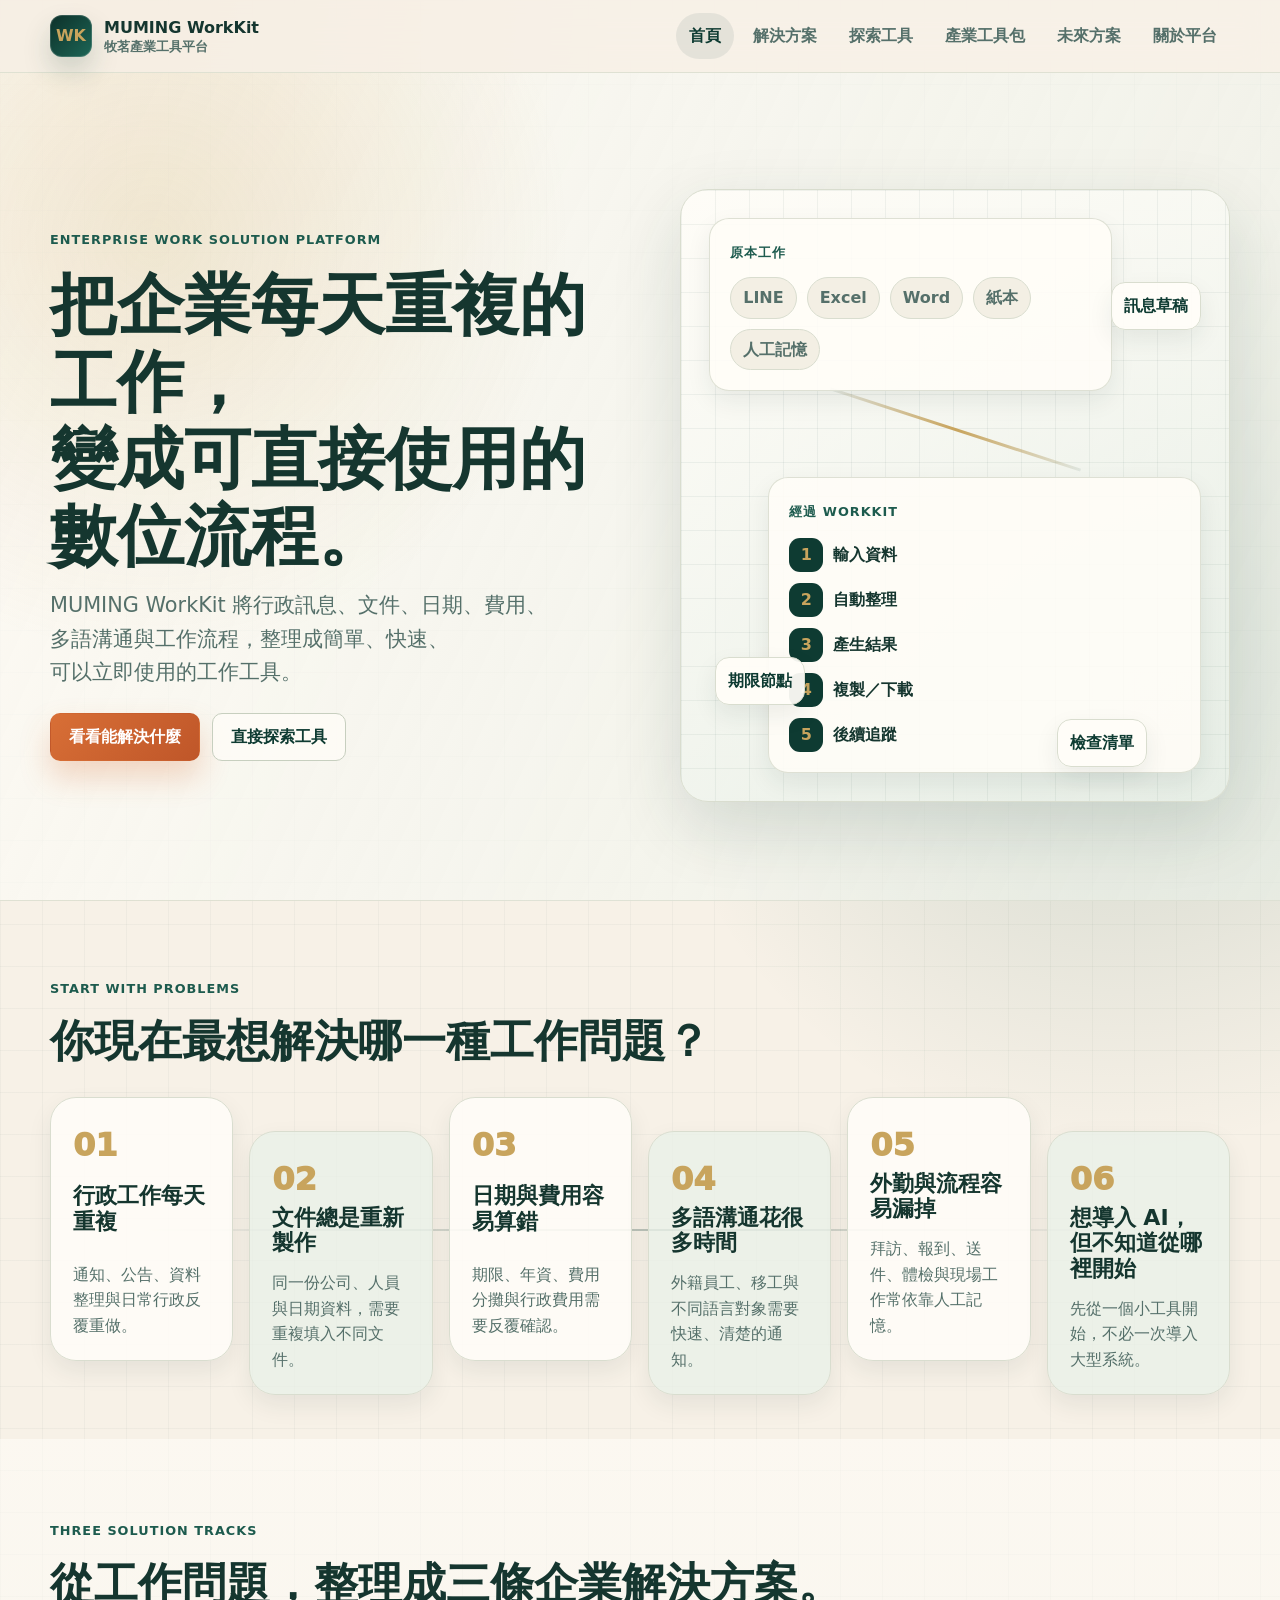
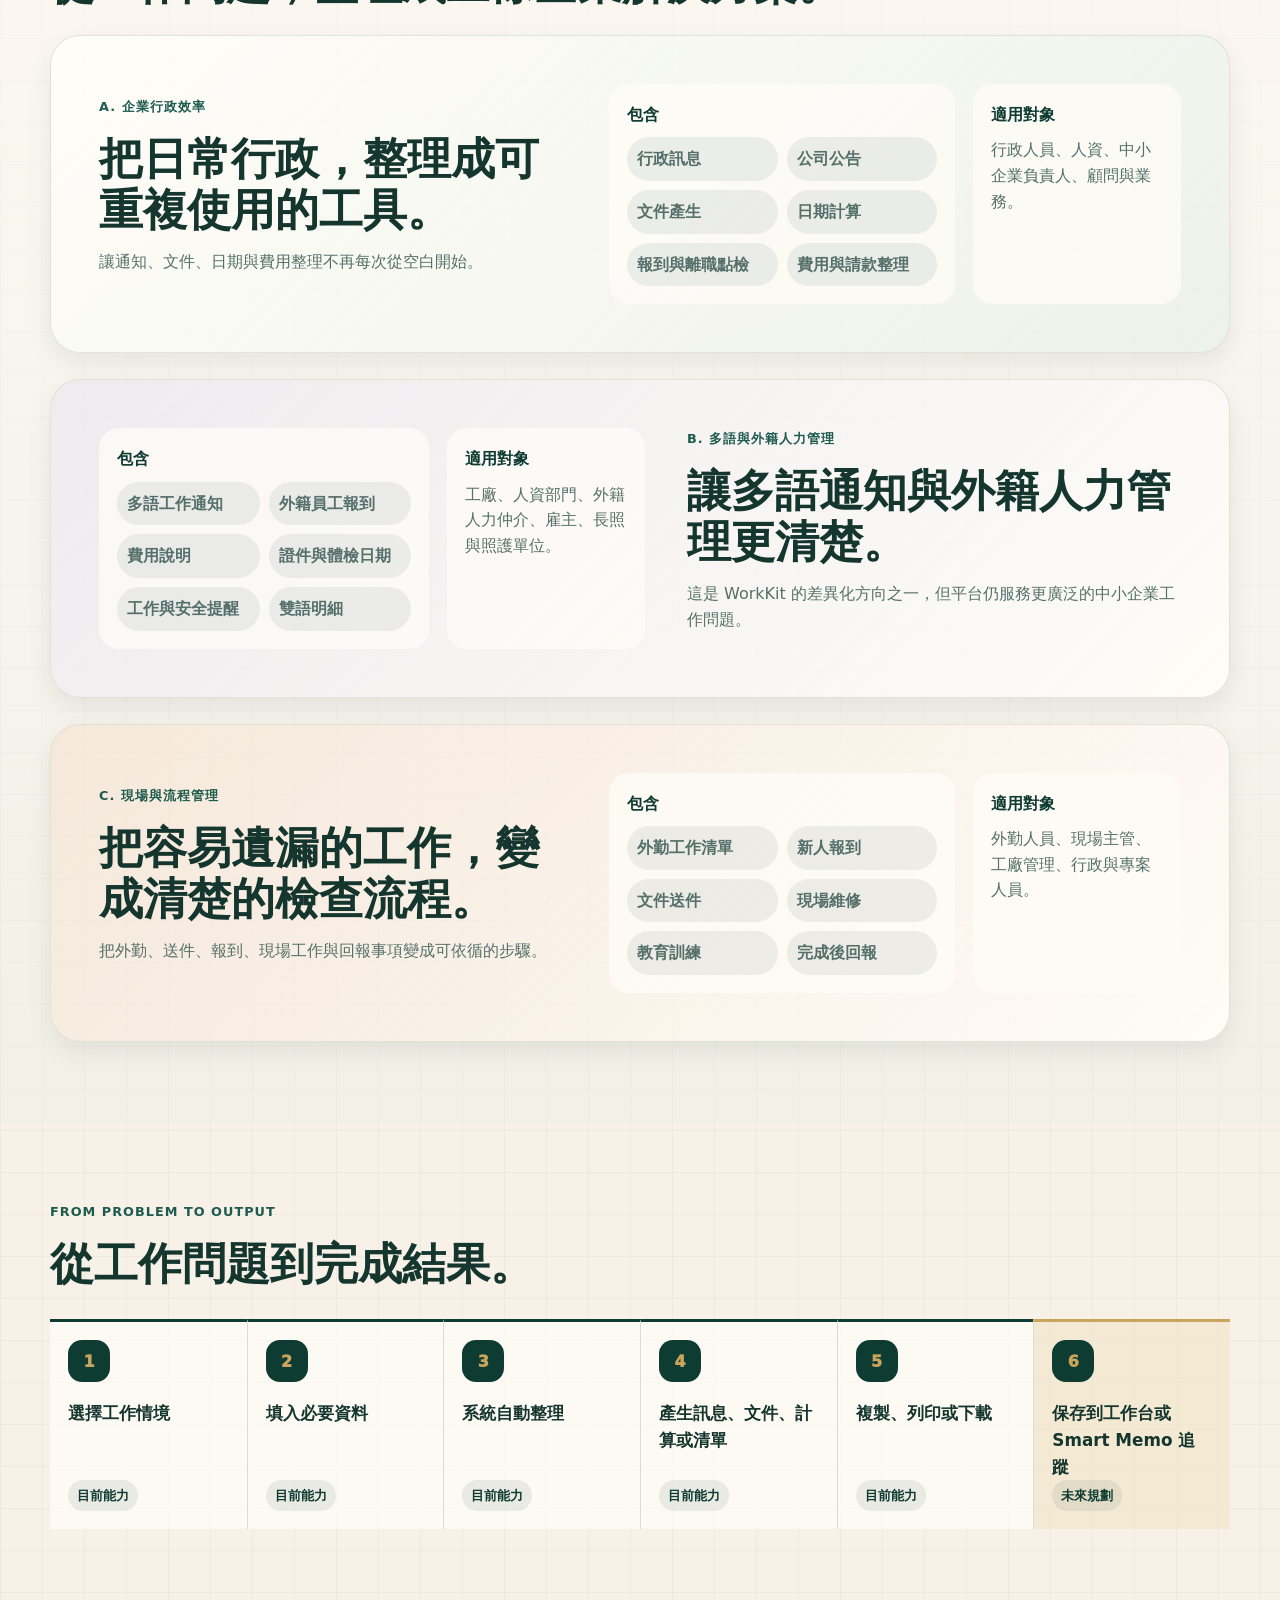
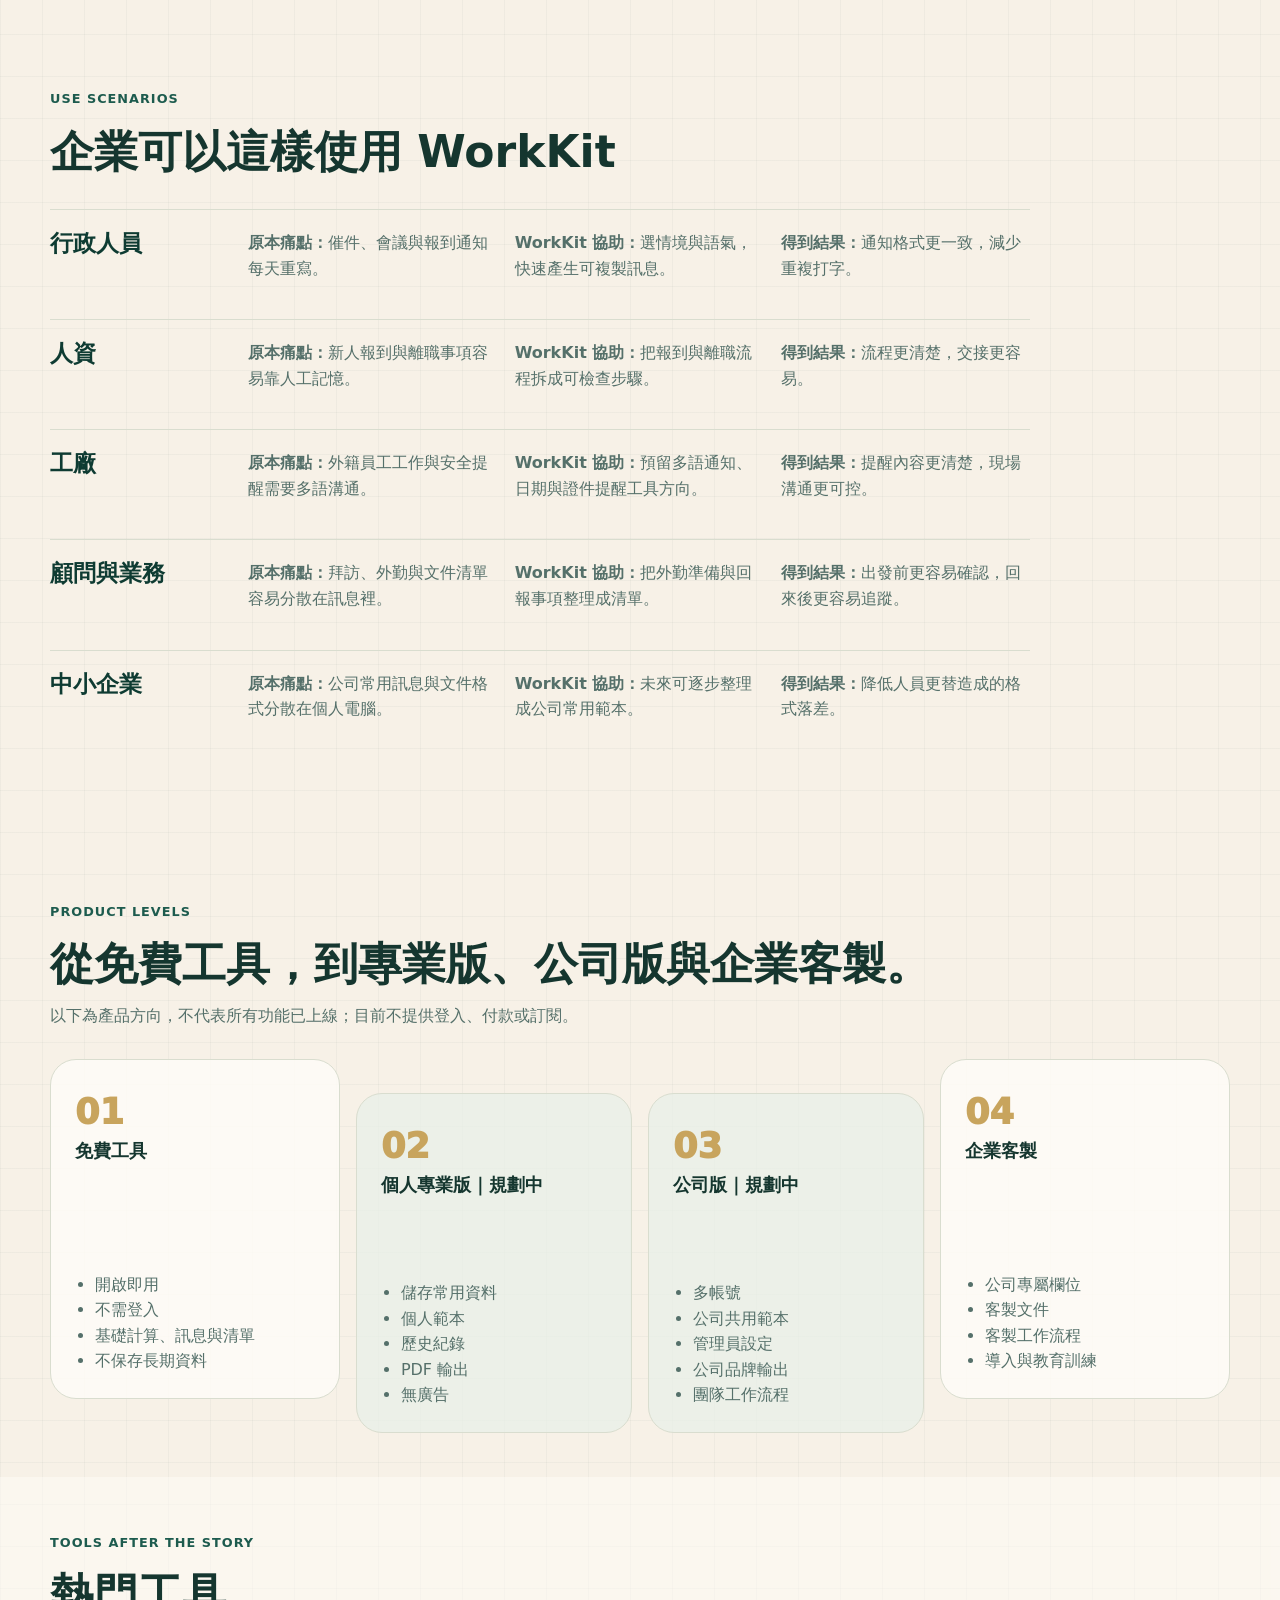
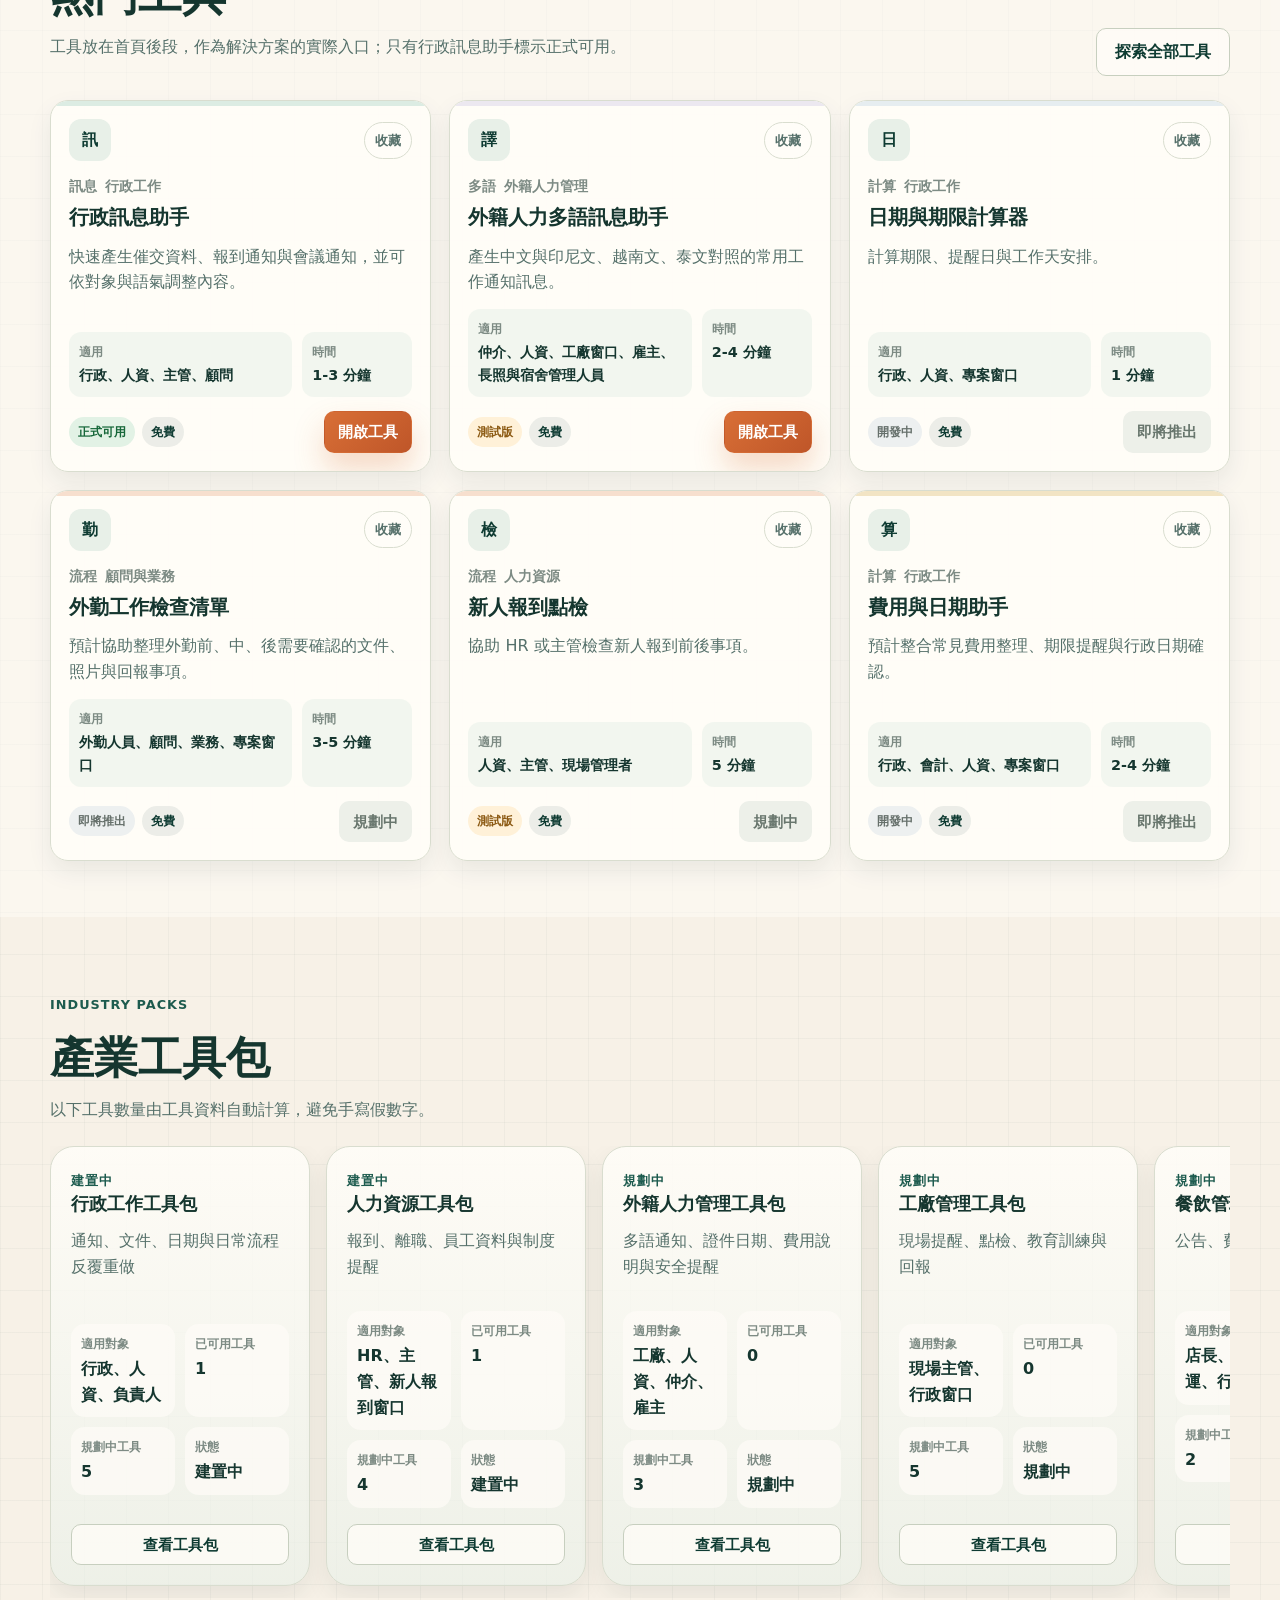
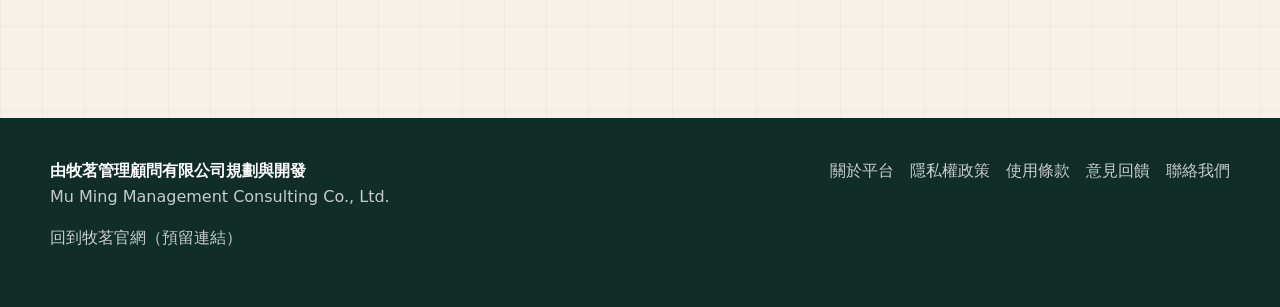
==== index.html @ 21162944 "建立 MUMING WorkKit 公開測試站" ====
﻿<!doctype html>
<html lang="zh-Hant">
<head>
  <meta charset="utf-8">
  <meta name="viewport" content="width=device-width, initial-scale=1">
  <title>MUMING WorkKit｜牧茗產業工具平台</title>
  <meta name="description" content="MUMING WorkKit 將行政訊息、文件、日期、費用、多語溝通與工作流程整理成企業可立即使用的數位工具。">
  <link rel="canonical" href="https://sally741117.github.io/muming-workkit/">
  <meta property="og:title" content="MUMING WorkKit｜牧茗產業工具平台">
  <meta property="og:description" content="把企業每天重複的工作，變成可直接使用的數位流程。">
  <meta property="og:type" content="website">
  <meta property="og:url" content="https://sally741117.github.io/muming-workkit/">
  <link rel="manifest" href="manifest.webmanifest">
  <link rel="stylesheet" href="assets/css/styles.css">
  <meta name="theme-color" content="#0e3b32">
  <link rel="icon" href="data:,">
</head>
<body>
<a class="skip-link" href="#main">跳到主要內容</a>
<header class="site-header">
  <div class="container nav">
    <a class="brand" href="index.html"><span class="brand-mark">WK</span><span>MUMING WorkKit<small>牧茗產業工具平台</small></span></a>
    <button class="menu-toggle" data-menu-toggle aria-label="開啟選單" aria-expanded="false"><span></span><span></span><span></span></button>
    <nav class="nav-links" data-nav-menu>
      <a aria-current="page" href="index.html">首頁</a>
      <a href="#solutions">解決方案</a>
      <a href="tools.html">探索工具</a>
      <a href="#industry-packs">產業工具包</a>
      <a href="#plans">未來方案</a>
      <a href="about.html">關於平台</a>
    </nav>
  </div>
</header>
<main id="main">
  <section class="home-hero">
    <div class="container home-hero-grid">
      <div class="home-hero-copy">
        <p class="eyebrow">Enterprise work solution platform</p>
        <h1><span class="desktop-title">把企業每天重複的工作，<br>變成可直接使用的數位流程。</span><span class="mobile-title">把企業每天重複的<br>工作，變成可直接使用的<br>數位流程。</span></h1>
        <p class="lead">MUMING WorkKit 將行政訊息、文件、日期、費用、<br>多語溝通與工作流程，整理成簡單、快速、<br>可以立即使用的工作工具。</p>
        <div class="hero-actions">
          <a class="button button-primary" href="#work-problems">看看能解決什麼</a>
          <a class="button button-outline" href="tools.html">直接探索工具</a>
        </div>
      </div>
      <aside class="workflow-transform" aria-label="工作流程轉換示意">
        <div class="messy-work">
          <span class="eyebrow">原本工作</span>
          <div class="messy-items"><span>LINE</span><span>Excel</span><span>Word</span><span>紙本</span><span>人工記憶</span></div>
        </div>
        <div class="transform-line" aria-hidden="true"></div>
        <div class="workkit-flow">
          <span class="eyebrow">經過 WorkKit</span>
          <ol>
            <li><span>1</span>輸入資料</li>
            <li><span>2</span>自動整理</li>
            <li><span>3</span>產生結果</li>
            <li><span>4</span>複製／下載</li>
            <li><span>5</span>後續追蹤</li>
          </ol>
        </div>
        <div class="output-fragments" aria-hidden="true">
          <div class="fragment message">訊息草稿</div>
          <div class="fragment date">期限節點</div>
          <div class="fragment checklist">檢查清單</div>
        </div>
      </aside>
    </div>
  </section>

  <section class="problem-section" id="work-problems">
    <div class="container">
      <div class="section-head section-head-wide">
        <p class="eyebrow">Start with problems</p>
        <h2>你現在最想解決哪一種工作問題？</h2>
      </div>
      <div class="problem-ladder">
        <a class="problem-entry is-wide" href="#admin-solution"><span>01</span><h3>行政工作每天重複</h3><p>通知、公告、資料整理與日常行政反覆重做。</p></a>
        <a class="problem-entry" href="#admin-solution"><span>02</span><h3>文件總是重新製作</h3><p>同一份公司、人員與日期資料，需要重複填入不同文件。</p></a>
        <a class="problem-entry" href="tools.html?q=日期"><span>03</span><h3>日期與費用容易算錯</h3><p>期限、年資、費用分攤與行政費用需要反覆確認。</p></a>
        <a class="problem-entry" href="#language-solution"><span>04</span><h3>多語溝通花很多時間</h3><p>外籍員工、移工與不同語言對象需要快速、清楚的通知。</p></a>
        <a class="problem-entry" href="#process-solution"><span>05</span><h3>外勤與流程容易漏掉</h3><p>拜訪、報到、送件、體檢與現場工作常依靠人工記憶。</p></a>
        <a class="problem-entry is-wide" href="#plans"><span>06</span><h3>想導入 AI，但不知道從哪裡開始</h3><p>先從一個小工具開始，不必一次導入大型系統。</p></a>
      </div>
    </div>
  </section>

  <section class="solution-section" id="solutions">
    <div class="container">
      <div class="section-head section-head-wide">
        <p class="eyebrow">Three solution tracks</p>
        <h2>從工作問題，整理成三條企業解決方案。</h2>
      </div>
      <article class="solution-band solution-band-admin" id="admin-solution">
        <div><p class="eyebrow">A. 企業行政效率</p><h2>把日常行政，整理成可重複使用的工具。</h2><p>讓通知、文件、日期與費用整理不再每次從空白開始。</p></div>
        <div class="solution-details"><div><strong>包含</strong><ul><li>行政訊息</li><li>公司公告</li><li>文件產生</li><li>日期計算</li><li>報到與離職點檢</li><li>費用與請款整理</li></ul></div><div><strong>適用對象</strong><p>行政人員、人資、中小企業負責人、顧問與業務。</p></div></div>
      </article>
      <article class="solution-band solution-band-language" id="language-solution">
        <div class="solution-details"><div><strong>包含</strong><ul><li>多語工作通知</li><li>外籍員工報到</li><li>費用說明</li><li>證件與體檢日期</li><li>工作與安全提醒</li><li>雙語明細</li></ul></div><div><strong>適用對象</strong><p>工廠、人資部門、外籍人力仲介、雇主、長照與照護單位。</p></div></div>
        <div><p class="eyebrow">B. 多語與外籍人力管理</p><h2>讓多語通知與外籍人力管理更清楚。</h2><p>這是 WorkKit 的差異化方向之一，但平台仍服務更廣泛的中小企業工作問題。</p></div>
      </article>
      <article class="solution-band solution-band-process" id="process-solution">
        <div><p class="eyebrow">C. 現場與流程管理</p><h2>把容易遺漏的工作，變成清楚的檢查流程。</h2><p>把外勤、送件、報到、現場工作與回報事項變成可依循的步驟。</p></div>
        <div class="solution-details"><div><strong>包含</strong><ul><li>外勤工作清單</li><li>新人報到</li><li>文件送件</li><li>現場維修</li><li>教育訓練</li><li>完成後回報</li></ul></div><div><strong>適用對象</strong><p>外勤人員、現場主管、工廠管理、行政與專案人員。</p></div></div>
      </article>
    </div>
  </section>

  <section class="flow-section">
    <div class="container">
      <div class="section-head section-head-wide">
        <p class="eyebrow">From problem to output</p>
        <h2>從工作問題到完成結果。</h2>
      </div>
      <ol class="capability-flow">
        <li><span>1</span><strong>選擇工作情境</strong><small>目前能力</small></li>
        <li><span>2</span><strong>填入必要資料</strong><small>目前能力</small></li>
        <li><span>3</span><strong>系統自動整理</strong><small>目前能力</small></li>
        <li><span>4</span><strong>產生訊息、文件、計算或清單</strong><small>目前能力</small></li>
        <li><span>5</span><strong>複製、列印或下載</strong><small>目前能力</small></li>
        <li class="is-future"><span>6</span><strong>保存到工作台或 Smart Memo 追蹤</strong><small>未來規劃</small></li>
      </ol>
    </div>
  </section>

  <section class="scenario-section">
    <div class="container">
      <div class="section-head section-head-wide"><p class="eyebrow">Use scenarios</p><h2>企業可以這樣使用 WorkKit</h2></div>
      <div class="scenario-timeline">
        <article><h3>行政人員</h3><p><strong>原本痛點：</strong>催件、會議與報到通知每天重寫。</p><p><strong>WorkKit 協助：</strong>選情境與語氣，快速產生可複製訊息。</p><p><strong>得到結果：</strong>通知格式更一致，減少重複打字。</p></article>
        <article><h3>人資</h3><p><strong>原本痛點：</strong>新人報到與離職事項容易靠人工記憶。</p><p><strong>WorkKit 協助：</strong>把報到與離職流程拆成可檢查步驟。</p><p><strong>得到結果：</strong>流程更清楚，交接更容易。</p></article>
        <article><h3>工廠</h3><p><strong>原本痛點：</strong>外籍員工工作與安全提醒需要多語溝通。</p><p><strong>WorkKit 協助：</strong>預留多語通知、日期與證件提醒工具方向。</p><p><strong>得到結果：</strong>提醒內容更清楚，現場溝通更可控。</p></article>
        <article><h3>顧問與業務</h3><p><strong>原本痛點：</strong>拜訪、外勤與文件清單容易分散在訊息裡。</p><p><strong>WorkKit 協助：</strong>把外勤準備與回報事項整理成清單。</p><p><strong>得到結果：</strong>出發前更容易確認，回來後更容易追蹤。</p></article>
        <article><h3>中小企業</h3><p><strong>原本痛點：</strong>公司常用訊息與文件格式分散在個人電腦。</p><p><strong>WorkKit 協助：</strong>未來可逐步整理成公司常用範本。</p><p><strong>得到結果：</strong>降低人員更替造成的格式落差。</p></article>
      </div>
    </div>
  </section>

  <section class="plans-section" id="plans">
    <div class="container">
      <div class="section-head section-head-wide"><p class="eyebrow">Product levels</p><h2>從免費工具，到專業版、公司版與企業客製。</h2><p>以下為產品方向，不代表所有功能已上線；目前不提供登入、付款或訂閱。</p></div>
      <div class="product-levels">
        <article><span>01</span><h3>免費工具</h3><ul><li>開啟即用</li><li>不需登入</li><li>基礎計算、訊息與清單</li><li>不保存長期資料</li></ul></article>
        <article><span>02</span><h3>個人專業版｜規劃中</h3><ul><li>儲存常用資料</li><li>個人範本</li><li>歷史紀錄</li><li>PDF 輸出</li><li>無廣告</li></ul></article>
        <article><span>03</span><h3>公司版｜規劃中</h3><ul><li>多帳號</li><li>公司共用範本</li><li>管理員設定</li><li>公司品牌輸出</li><li>團隊工作流程</li></ul></article>
        <article><span>04</span><h3>企業客製</h3><ul><li>公司專屬欄位</li><li>客製文件</li><li>客製工作流程</li><li>導入與教育訓練</li></ul></article>
      </div>
    </div>
  </section>

  <section class="section tools-after-story">
    <div class="container">
      <div class="section-head"><div><p class="eyebrow">Tools after the story</p><h2>熱門工具</h2><p>工具放在首頁後段，作為解決方案的實際入口；只有行政訊息助手標示正式可用。</p></div><a class="button button-outline" href="tools.html">探索全部工具</a></div>
      <div class="grid grid-3 compact-tool-grid" data-tool-list data-list-mode="home-solutions"></div>
    </div>
  </section>

  <section class="industry-solution-section" id="industry-packs">
    <div class="container">
      <div class="section-head section-head-wide"><p class="eyebrow">Industry packs</p><h2>產業工具包</h2><p>以下工具數量由工具資料自動計算，避免手寫假數字。</p></div>
      <div class="industry-pack-grid" data-industry-packs></div>
    </div>
  </section>
</main>
<footer class="site-footer">
  <div class="container footer-grid">
    <div><strong>由牧茗管理顧問有限公司規劃與開發</strong><p>Mu Ming Management Consulting Co., Ltd.</p><p><a href="#official-site">回到牧茗官網（預留連結）</a></p></div>
    <nav class="footer-links"><a href="about.html">關於平台</a><a href="privacy.html">隱私權政策</a><a href="terms.html">使用條款</a><a href="mailto:service@example.com">意見回饋</a><a href="mailto:service@example.com">聯絡我們</a></nav>
  </div>
</footer>
<script src="assets/js/tools-data.js"></script>
<script src="assets/js/analytics.js"></script>
<script src="assets/js/main.js"></script>
</body>
</html>
---- assets/css/styles.css ----
﻿:root {
  --bg: #f7f1e7;
  --bg-2: #f1eadf;
  --surface: #fffdf8;
  --surface-2: #f9f6ed;
  --surface-green: #e8f0e8;
  --ink: #15362f;
  --ink-soft: #55706a;
  --ink-faint: #7d8b84;
  --green: #0e3b32;
  --green-2: #1d5b4e;
  --gold: #c8a45d;
  --gold-soft: #f2e4c4;
  --orange: #d86f36;
  --orange-soft: #f7dfce;
  --blue-soft: #e6edf0;
  --purple-soft: #ece8f0;
  --line: #d9ddcf;
  --line-strong: #c7cfbf;
  --shadow-sm: 0 10px 24px rgba(21, 54, 47, .08);
  --shadow: 0 24px 70px rgba(21, 54, 47, .14);
  --radius: 12px;
  --radius-sm: 8px;
  font-family: "Noto Sans TC", "Microsoft JhengHei", system-ui, -apple-system, BlinkMacSystemFont, sans-serif;
}

* { box-sizing: border-box; }
html { scroll-behavior: smooth; }
body {
  margin: 0;
  color: var(--ink);
  background:
    linear-gradient(90deg, rgba(14,59,50,.035) 1px, transparent 1px),
    linear-gradient(180deg, rgba(14,59,50,.035) 1px, transparent 1px),
    radial-gradient(circle at 12% 0%, rgba(200,164,93,.28), transparent 28rem),
    radial-gradient(circle at 88% 10%, rgba(29,91,78,.18), transparent 30rem),
    var(--bg);
  background-size: 42px 42px, 42px 42px, auto, auto, auto;
  line-height: 1.6;
  overflow-x: hidden;
}
a { color: inherit; text-decoration: none; }
button, input, select, textarea { font: inherit; }
button { color: inherit; }
.container { width: min(1180px, calc(100% - 40px)); margin: 0 auto; }
.skip-link { position: absolute; left: -999px; top: 8px; background: var(--green); color: #fff; padding: 8px 12px; z-index: 20; }
.skip-link:focus { left: 8px; }
.site-header { position: sticky; top: 0; z-index: 30; background: rgba(247,241,231,.88); border-bottom: 1px solid rgba(217,221,207,.82); backdrop-filter: blur(18px); }
.nav { min-height: 72px; display: flex; align-items: center; justify-content: space-between; gap: 24px; }
.brand { display: flex; align-items: center; gap: 12px; font-weight: 900; }
.brand-mark { width: 42px; height: 42px; border-radius: 12px; background: linear-gradient(135deg, #0d3029, #1d6656); color: var(--gold); display: grid; place-items: center; box-shadow: inset 0 0 0 1px rgba(255,255,255,.16), 0 14px 28px rgba(14,59,50,.18); }
.brand small { display: block; color: var(--ink-soft); font-weight: 600; margin-top: -5px; }
.nav-links { display: flex; align-items: center; gap: 6px; }
.nav-links a { padding: 10px 13px; border-radius: 999px; color: var(--ink-soft); font-weight: 700; }
.nav-links a:hover, .nav-links a[aria-current="page"] { color: var(--green); background: rgba(14,59,50,.08); }
.menu-toggle { display: none; width: 44px; height: 44px; border: 1px solid var(--line); background: var(--surface); border-radius: 10px; color: var(--green); }
.menu-toggle span { display: block; width: 18px; height: 2px; background: currentColor; margin: 4px auto; }

.button { display: inline-flex; align-items: center; justify-content: center; gap: 8px; min-height: 46px; border-radius: 10px; padding: 10px 18px; border: 1px solid transparent; cursor: pointer; font-weight: 850; transition: transform .18s ease, box-shadow .18s ease, background .18s ease, border-color .18s ease; }
.button:hover { transform: translateY(-2px); }
.button-primary { background: linear-gradient(135deg, var(--orange), #bf5629); color: #fff; box-shadow: 0 16px 30px rgba(216,111,54,.26); }
.button-secondary { background: linear-gradient(135deg, var(--green), #1d5b4e); color: #fff; box-shadow: 0 16px 30px rgba(14,59,50,.2); }
.button-outline { background: rgba(255,253,248,.78); color: var(--green); border-color: var(--line-strong); }
.button-muted { background: #edf0e9; color: #68766d; cursor: default; box-shadow: none; }
.button-small { min-height: 40px; padding: 8px 13px; font-size: .92rem; }
.eyebrow { color: var(--green-2); font-size: .8rem; font-weight: 900; letter-spacing: .08em; text-transform: uppercase; }
h1, h2, h3 { line-height: 1.16; margin: 0 0 14px; letter-spacing: 0; }
h1, h2, h3, p, a, button, span, strong, dd { overflow-wrap: break-word; }
h1 { font-size: clamp(2.65rem, 7vw, 5.8rem); max-width: 830px; }
h2 { font-size: clamp(1.7rem, 3.8vw, 2.75rem); }
h3 { font-size: 1.15rem; }
p { margin: 0 0 16px; color: var(--ink-soft); }
.lead { font-size: clamp(1.05rem, 1.7vw, 1.3rem); max-width: 760px; }
.section { padding: 56px 0; }
.section-tight { padding: 34px 0; }
.section-head { display: flex; justify-content: space-between; gap: 24px; align-items: end; margin-bottom: 24px; }
.section-head p { max-width: 680px; }

.hero { padding: 78px 0 42px; position: relative; }
.hero-grid { display: grid; grid-template-columns: minmax(0, 1.04fr) minmax(360px, .96fr); gap: 44px; align-items: center; }
.hero-grid > *, .market-header-grid > *, .grid > *, .tool-layout > * { min-width: 0; }
.hero-copy { position: relative; z-index: 2; }
.hero-badge { display: inline-flex; align-items: center; gap: 10px; border: 1px solid rgba(14,59,50,.14); background: rgba(255,253,248,.76); border-radius: 999px; padding: 8px 12px; box-shadow: var(--shadow-sm); margin-bottom: 18px; }
.hero-actions, .action-row { display: flex; gap: 12px; flex-wrap: wrap; margin-top: 24px; }
.hero-product { min-height: 560px; position: relative; border: 1px solid rgba(217,221,207,.82); background: linear-gradient(155deg, rgba(255,253,248,.94), rgba(232,240,232,.78)); border-radius: 22px; box-shadow: var(--shadow); overflow: hidden; padding: 22px; }
.hero-product::before { content: ""; position: absolute; inset: 18px; border: 1px solid rgba(14,59,50,.08); border-radius: 18px; background-image: linear-gradient(rgba(14,59,50,.07) 1px, transparent 1px), linear-gradient(90deg, rgba(14,59,50,.07) 1px, transparent 1px); background-size: 32px 32px; }
.interface-card { position: relative; background: rgba(255,253,248,.92); border: 1px solid var(--line); border-radius: 16px; padding: 16px; box-shadow: var(--shadow-sm); }
.interface-card.main-preview { margin: 42px 0 0 36px; max-width: 430px; }
.preview-toolbar { display: flex; gap: 7px; margin-bottom: 14px; }
.preview-toolbar span { width: 10px; height: 10px; border-radius: 50%; background: var(--gold); opacity: .85; }
.preview-row { display: grid; grid-template-columns: 42px 1fr auto; gap: 12px; align-items: center; padding: 13px 0; border-top: 1px solid rgba(217,221,207,.8); }
.preview-row:first-of-type { border-top: 0; }
.preview-icon, .tool-icon, .shortcut-icon { width: 42px; height: 42px; border-radius: 12px; display: grid; place-items: center; background: var(--surface-green); color: var(--green); font-weight: 950; }
.preview-status { width: 72px; height: 9px; border-radius: 999px; background: linear-gradient(90deg, var(--gold), rgba(200,164,93,.22)); }
.float-card { position: absolute; z-index: 2; background: rgba(255,253,248,.94); border: 1px solid var(--line); border-radius: 16px; padding: 14px; box-shadow: var(--shadow-sm); animation: floaty 5s ease-in-out infinite; }
.float-card strong { display: block; }
.float-card.one { right: 26px; top: 56px; width: 178px; }
.float-card.two { left: 24px; bottom: 46px; width: 196px; animation-delay: -1.2s; }
.flow-line { position: absolute; width: 140px; height: 2px; background: linear-gradient(90deg, rgba(14,59,50,.1), var(--gold)); transform: rotate(-24deg); right: 156px; top: 180px; }
@keyframes floaty { 0%, 100% { transform: translateY(0); } 50% { transform: translateY(-8px); } }
@keyframes fadeUp { from { opacity: 0; transform: translateY(14px); } to { opacity: 1; transform: translateY(0); } }
.hero-copy, .hero-product, .section { animation: fadeUp .55s ease both; }

.search-core { margin-top: -8px; }
.search-box { background: rgba(255,253,248,.9); border: 1px solid var(--line); border-radius: 20px; box-shadow: var(--shadow); padding: 18px; }
.search-box.is-hero { max-width: 960px; margin: 0 auto; }
.search-label { display: flex; justify-content: space-between; gap: 16px; align-items: center; margin-bottom: 10px; color: var(--ink-soft); font-weight: 700; }
.search-form { display: grid; grid-template-columns: 1fr auto; gap: 12px; }
.search-form input, .control, textarea { width: 100%; border: 1px solid var(--line); border-radius: 12px; background: #fffefa; color: var(--ink); min-height: 50px; padding: 12px 14px; outline: none; }
.search-form input:focus, .control:focus, textarea:focus { border-color: rgba(14,59,50,.45); box-shadow: 0 0 0 4px rgba(14,59,50,.08); }
.search-hints { display: flex; flex-wrap: wrap; gap: 8px; margin-top: 12px; }
.chip, .tag-row span { border: 1px solid rgba(24,89,75,.18); background: rgba(234,241,234,.78); border-radius: 999px; padding: 7px 11px; color: var(--green); font-size: .92rem; }
.chip { cursor: pointer; transition: transform .16s ease, background .16s ease; }
.chip:hover, .chip.is-active { transform: translateY(-1px); background: #fffdf8; border-color: rgba(14,59,50,.32); }

.grid { display: grid; gap: 18px; }
.grid-2 { grid-template-columns: repeat(2, minmax(0, 1fr)); }
.grid-3 { grid-template-columns: repeat(3, minmax(0, 1fr)); }
.grid-4 { grid-template-columns: repeat(4, minmax(0, 1fr)); }
.stat-grid { grid-template-columns: repeat(4, minmax(0, 1fr)); }
.stat-card { background: rgba(255,253,248,.82); border: 1px solid var(--line); border-radius: 16px; padding: 18px; box-shadow: var(--shadow-sm); }
.stat-number { display: block; font-size: 2.1rem; line-height: 1; font-weight: 950; color: var(--green); }
.shortcut-card, .industry-card, .feature, .info-block, .faq-item, .scenario-card, .plan-card, .update-card { background: rgba(255,253,248,.86); border: 1px solid var(--line); border-radius: 16px; padding: 18px; box-shadow: var(--shadow-sm); transition: transform .18s ease, box-shadow .18s ease, border-color .18s ease; }
.shortcut-card:hover, .industry-card:hover, .tool-card:hover, .plan-card:hover { transform: translateY(-4px); box-shadow: var(--shadow); border-color: rgba(14,59,50,.24); }
.shortcut-card { min-height: 154px; display: grid; gap: 12px; }
.shortcut-card p { margin: 0; }
.shortcut-icon { background: linear-gradient(135deg, var(--surface-green), #f5ecd5); }

.tool-card { position: relative; display: flex; flex-direction: column; gap: 14px; min-height: 330px; background: rgba(255,253,248,.9); border: 1px solid var(--line); border-radius: 18px; padding: 18px; box-shadow: var(--shadow-sm); transition: transform .18s ease, box-shadow .18s ease, border-color .18s ease; overflow: hidden; }
.tool-card::before { content: ""; position: absolute; inset: 0 0 auto 0; height: 5px; background: var(--surface-green); }
.tool-card--message::before { background: #dcece3; }
.tool-card--date::before { background: var(--blue-soft); }
.tool-card--expense::before { background: var(--gold-soft); }
.tool-card--process::before { background: var(--orange-soft); }
.tool-card--language::before { background: var(--purple-soft); }
.tool-card--document::before { background: #ece7d8; }
.tool-card__top { display: flex; justify-content: space-between; gap: 12px; align-items: center; }
.tool-card__body { flex: 1; }
.tool-kicker { display: flex; flex-wrap: wrap; gap: 8px; color: var(--ink-faint); font-size: .86rem; font-weight: 800; margin-bottom: 9px; }
.tool-card h3 { font-size: 1.28rem; }
.tool-card p { margin-bottom: 0; }
.tool-meta { display: grid; grid-template-columns: 1fr 110px; gap: 10px; margin: 0; }
.tool-meta div { background: rgba(232,240,232,.55); border-radius: 12px; padding: 10px; }
.tool-meta dt { color: var(--ink-faint); font-size: .78rem; font-weight: 900; }
.tool-meta dd { margin: 2px 0 0; color: var(--ink); font-size: .9rem; font-weight: 750; }
.tool-card__footer { display: flex; justify-content: space-between; gap: 12px; align-items: center; }
.status-line { display: flex; flex-wrap: wrap; gap: 7px; }
.status-pill, .free-pill { border-radius: 999px; padding: 5px 9px; font-size: .78rem; font-weight: 900; white-space: nowrap; }
.status-free { background: #e2f2e5; color: #166739; }
.status-beta { background: #fff1d8; color: #8c5a13; }
.status-dev { background: #edf0f0; color: #66706b; }
.free-pill { background: rgba(14,59,50,.08); color: var(--green); }
.favorite-button { border: 1px solid var(--line); background: rgba(255,253,248,.86); border-radius: 999px; padding: 7px 10px; color: var(--ink-soft); cursor: pointer; font-size: .82rem; font-weight: 900; }
.favorite-button.is-active { background: var(--gold-soft); border-color: rgba(200,164,93,.55); color: #72501e; }

.industry-card { min-height: 232px; display: flex; flex-direction: column; gap: 10px; }
.industry-card.is-planned { background: rgba(247,248,244,.86); }
.industry-meta { margin: auto 0 0; display: grid; gap: 7px; color: var(--ink-soft); font-size: .92rem; }
.solution-list { display: grid; gap: 12px; }
.solution-row { display: grid; grid-template-columns: 44px 1fr; gap: 12px; align-items: start; padding: 16px; border: 1px solid var(--line); border-radius: 16px; background: rgba(255,253,248,.78); }
.plan-grid { grid-template-columns: repeat(2, minmax(0, 1fr)); }
.plan-card { background: linear-gradient(180deg, rgba(255,253,248,.92), rgba(232,240,232,.62)); }
.plan-card ul, .workbench-list { margin: 14px 0 0; padding: 0; list-style: none; display: grid; gap: 9px; }
.plan-card li, .workbench-list li { padding-left: 22px; position: relative; color: var(--ink-soft); }
.plan-card li::before, .workbench-list li::before { content: ""; position: absolute; left: 0; top: .72em; width: 9px; height: 9px; border-radius: 3px; background: var(--gold); }
.workbench { position: relative; overflow: hidden; background: linear-gradient(135deg, #0f332c, #1d5b4e); color: white; border-radius: 22px; padding: 30px; box-shadow: var(--shadow); }
.workbench::after { content: ""; position: absolute; right: 24px; top: 24px; width: min(44%, 360px); height: 72%; border: 1px solid rgba(255,255,255,.14); border-radius: 18px; background: linear-gradient(rgba(255,255,255,.08) 1px, transparent 1px), linear-gradient(90deg, rgba(255,255,255,.08) 1px, transparent 1px); background-size: 28px 28px; }
.workbench h2, .workbench p, .workbench li { color: white; }
.workbench p, .workbench li { color: rgba(255,255,255,.78); }
.workbench-content { max-width: 640px; position: relative; z-index: 2; }

.market-hero { padding: 58px 0 28px; }
.market-panel { background: rgba(255,253,248,.9); border: 1px solid var(--line); border-radius: 24px; box-shadow: var(--shadow); padding: 24px; }
.market-header-grid { display: grid; grid-template-columns: minmax(0, 1fr) 180px; gap: 22px; align-items: end; }
.market-count { background: var(--green); color: white; border-radius: 18px; padding: 18px; text-align: center; }
.market-count strong { display: block; font-size: 2.3rem; line-height: 1; }
.tool-tabs, .quick-tabs { display: flex; gap: 9px; overflow-x: auto; padding: 4px 2px 10px; scrollbar-width: thin; }
.tool-tabs button, .quick-tabs button { flex: 0 0 auto; border: 1px solid var(--line); background: rgba(255,253,248,.86); border-radius: 999px; padding: 9px 13px; cursor: pointer; font-weight: 850; color: var(--ink-soft); }
.tool-tabs button.is-active, .quick-tabs button.is-active { background: var(--green); color: white; border-color: var(--green); }
.filter-strip { display: flex; justify-content: space-between; align-items: center; gap: 12px; margin: 16px 0 20px; }
.compact-controls { display: flex; gap: 10px; align-items: center; }
.compact-controls .control { min-height: 40px; padding: 8px 10px; border-radius: 10px; width: auto; }
.result-note { color: var(--ink-soft); font-weight: 800; }
.empty-state { background: var(--surface); border: 1px dashed var(--line-strong); border-radius: 16px; padding: 24px; text-align: center; }

.page-hero { padding: 58px 0 26px; }
.tool-page-hero { background: linear-gradient(135deg, rgba(255,253,248,.88), rgba(232,240,232,.74)); border-bottom: 1px solid var(--line); }
.utility-links { display: flex; flex-wrap: wrap; gap: 10px; margin-top: 18px; }
.tool-layout { display: grid; grid-template-columns: minmax(300px, 440px) minmax(0, 1fr); gap: 22px; align-items: start; }
.form-panel, .preview-panel { background: rgba(255,253,248,.92); border: 1px solid var(--line); border-radius: 18px; padding: 22px; box-shadow: var(--shadow-sm); }
.preview-panel { position: sticky; top: 92px; }
.field { margin-bottom: 15px; }
.field label { display: block; font-weight: 900; margin-bottom: 7px; color: var(--ink); }
.segmented { display: grid; grid-template-columns: repeat(3, 1fr); gap: 8px; }
.segmented button { border: 1px solid var(--line); background: #fffefa; border-radius: 10px; min-height: 42px; cursor: pointer; font-weight: 800; }
.segmented button.is-active { background: var(--green); color: white; border-color: var(--green); }
textarea { min-height: 96px; resize: vertical; }
.preview-output { min-height: 320px; white-space: pre-wrap; background: #fbfaf3; border: 1px solid var(--line); border-radius: 14px; padding: 16px; color: var(--ink); }
.notice { background: #fff4e8; border-left: 4px solid var(--orange); padding: 12px; border-radius: 10px; color: #6a432e; }
.content-page { padding: 24px 0 58px; }
.content-page article { max-width: 860px; }
.ad-slot { margin: 28px 0; border: 1px dashed #c9cfc2; border-radius: 14px; padding: 16px; color: #6f766d; background: rgba(255,253,247,.55); font-size: .92rem; }
.site-footer { padding: 40px 0; background: #102d27; color: white; margin-top: 42px; }
.footer-grid { display: grid; grid-template-columns: 1.2fr .8fr; gap: 32px; }
.site-footer p, .site-footer a { color: rgba(255,255,255,.76); }
.footer-links { display: flex; flex-wrap: wrap; gap: 10px 16px; justify-content: flex-end; }
.hidden { display: none !important; }

@media (max-width: 1024px) {
  .hero-grid, .market-header-grid { grid-template-columns: 1fr; }
  .hero-product { min-height: 470px; }
  .grid-4, .stat-grid { grid-template-columns: repeat(2, minmax(0, 1fr)); }
}
@media (max-width: 860px) {
  .container { width: min(100% - 28px, 1180px); }
  .nav { min-height: 64px; }
  .menu-toggle { display: block; }
  .nav-links { position: absolute; left: 14px; right: 14px; top: 66px; display: none; flex-direction: column; align-items: stretch; background: var(--surface); border: 1px solid var(--line); border-radius: 16px; padding: 10px; box-shadow: var(--shadow); }
  .nav-links.is-open { display: flex; }
  .grid-2, .grid-3, .grid-4, .tool-layout, .footer-grid, .plan-grid { grid-template-columns: 1fr; }
  .section { padding: 42px 0; }
  .section-head { align-items: start; flex-direction: column; }
  .search-form { grid-template-columns: 1fr; }
  .filter-strip { align-items: stretch; flex-direction: column; }
  .compact-controls { justify-content: space-between; }
  .compact-controls .control { width: 100%; min-width: 0; }
  .preview-panel { position: static; }
  .footer-links { justify-content: flex-start; }
  .workbench::after { opacity: .25; width: 80%; }
}
@media (max-width: 520px) {
  .container { width: min(100% - 22px, 1180px); }
  .hero { padding-top: 46px; }
  h1 { font-size: 2.55rem; }
  .hero-actions .button, .action-row .button { width: 100%; }
  .hero-product { min-height: 420px; padding: 14px; }
  .interface-card.main-preview { margin: 34px 0 0; }
  .float-card.one { right: 12px; top: 20px; width: 150px; }
  .float-card.two { left: 12px; bottom: 20px; width: 164px; }
  .flow-line { display: none; }
  .stat-grid { grid-template-columns: repeat(2, minmax(0, 1fr)); }
  .tool-card__footer, .tool-meta { grid-template-columns: 1fr; flex-direction: column; align-items: stretch; }
  .tool-card__footer .button { width: 100%; }
  .segmented { grid-template-columns: 1fr; }
  .market-panel { padding: 16px; }
  .market-header-grid .lead { max-width: 100%; }
  .compact-controls { display: grid; grid-template-columns: 1fr 1fr; }
  .search-label { display: block; }
}
@media (prefers-reduced-motion: reduce) {
  *, *::before, *::after { animation: none !important; transition: none !important; }
}

/* Third-round homepage: problem -> solution -> workflow narrative */
.home-hero {
  padding: 88px 0 70px;
  min-height: calc(100vh - 72px);
  display: grid;
  align-items: center;
  background:
    radial-gradient(circle at 12% 20%, rgba(200,164,93,.2), transparent 26rem),
    linear-gradient(115deg, rgba(255,253,248,.76), rgba(232,240,232,.54));
  border-bottom: 1px solid rgba(217,221,207,.78);
}
.home-hero-grid {
  display: grid;
  grid-template-columns: minmax(0, 1.02fr) minmax(360px, .98fr);
  gap: 58px;
  align-items: center;
}
.home-hero h1 {
  max-width: 920px;
  font-size: clamp(2.5rem, 5.2vw, 4.35rem);
  word-break: keep-all;
}
.mobile-title { display: none; }
.workflow-transform {
  position: relative;
  min-height: 560px;
  border-radius: 28px;
  padding: 28px;
  overflow: hidden;
  background:
    linear-gradient(rgba(14,59,50,.055) 1px, transparent 1px),
    linear-gradient(90deg, rgba(14,59,50,.055) 1px, transparent 1px),
    linear-gradient(155deg, rgba(255,253,248,.9), rgba(232,240,232,.72));
  background-size: 34px 34px, 34px 34px, auto;
  border: 1px solid var(--line);
  box-shadow: var(--shadow);
}
.messy-work, .workkit-flow {
  position: relative;
  z-index: 2;
  background: rgba(255,253,248,.88);
  border: 1px solid rgba(217,221,207,.86);
  border-radius: 20px;
  padding: 20px;
  box-shadow: var(--shadow-sm);
}
.messy-work {
  width: min(82%, 420px);
}
.messy-items {
  display: flex;
  flex-wrap: wrap;
  gap: 10px;
  margin-top: 12px;
}
.messy-items span {
  display: inline-flex;
  min-height: 38px;
  align-items: center;
  border-radius: 999px;
  padding: 7px 12px;
  background: #f3efe4;
  border: 1px solid var(--line);
  color: var(--ink-soft);
  font-weight: 850;
}
.workkit-flow {
  width: min(88%, 460px);
  margin: 86px 0 0 auto;
}
.workkit-flow ol {
  list-style: none;
  padding: 0;
  margin: 14px 0 0;
  display: grid;
  gap: 11px;
}
.workkit-flow li {
  display: grid;
  grid-template-columns: 34px 1fr;
  gap: 10px;
  align-items: center;
  color: var(--ink);
  font-weight: 850;
}
.workkit-flow li span {
  width: 34px;
  height: 34px;
  border-radius: 11px;
  display: grid;
  place-items: center;
  background: var(--green);
  color: var(--gold);
}
.transform-line {
  position: absolute;
  left: 26%;
  top: 39%;
  width: 48%;
  height: 3px;
  transform: rotate(18deg);
  background: linear-gradient(90deg, rgba(14,59,50,.08), var(--gold), rgba(14,59,50,.08));
}
.output-fragments .fragment {
  position: absolute;
  z-index: 3;
  padding: 10px 12px;
  border-radius: 14px;
  background: rgba(255,253,248,.94);
  border: 1px solid var(--line);
  box-shadow: var(--shadow-sm);
  color: var(--green);
  font-weight: 900;
}
.fragment.message { right: 28px; top: 92px; }
.fragment.date { left: 34px; bottom: 96px; }
.fragment.checklist { right: 82px; bottom: 34px; }

.section-head-wide {
  display: block;
  max-width: 880px;
}
.problem-section, .flow-section, .plans-section {
  padding: 78px 0;
}
.problem-ladder {
  position: relative;
  display: grid;
  grid-template-columns: repeat(6, minmax(0, 1fr));
  gap: 16px;
  margin-top: 30px;
}
.problem-ladder::before {
  content: "";
  position: absolute;
  left: 6%;
  right: 6%;
  top: 50%;
  height: 2px;
  background: linear-gradient(90deg, transparent, rgba(14,59,50,.26), transparent);
}
.problem-entry {
  position: relative;
  z-index: 2;
  min-height: 260px;
  display: flex;
  flex-direction: column;
  justify-content: space-between;
  border-radius: 26px;
  padding: 22px;
  background: rgba(255,253,248,.86);
  border: 1px solid var(--line);
  box-shadow: var(--shadow-sm);
  transition: transform .18s ease, box-shadow .18s ease;
}
.problem-entry:nth-child(even) { transform: translateY(34px); background: rgba(232,240,232,.74); }
.problem-entry:hover { transform: translateY(-4px); box-shadow: var(--shadow); }
.problem-entry:nth-child(even):hover { transform: translateY(24px); }
.problem-entry span {
  color: var(--gold);
  font-size: 2rem;
  font-weight: 950;
}
.problem-entry h3 {
  font-size: 1.38rem;
}
.problem-entry p {
  margin: 0;
}

.solution-section {
  padding: 82px 0;
  background: linear-gradient(180deg, rgba(255,253,248,.58), rgba(232,240,232,.36));
}
.solution-band {
  display: grid;
  grid-template-columns: minmax(0, .9fr) minmax(0, 1.1fr);
  gap: 42px;
  align-items: center;
  margin-top: 26px;
  padding: clamp(26px, 4vw, 48px);
  border-radius: 30px;
  border: 1px solid rgba(217,221,207,.76);
  box-shadow: var(--shadow-sm);
}
.solution-band-admin { background: linear-gradient(135deg, rgba(255,253,248,.92), rgba(232,240,232,.7)); }
.solution-band-language { grid-template-columns: minmax(0, 1.05fr) minmax(0, .95fr); background: linear-gradient(135deg, rgba(236,232,240,.76), rgba(255,253,248,.9)); }
.solution-band-process { background: linear-gradient(135deg, rgba(247,223,206,.54), rgba(255,253,248,.88)); }
.solution-details {
  display: grid;
  grid-template-columns: minmax(0, 1.25fr) minmax(0, .75fr);
  gap: 18px;
}
.solution-details > div {
  background: rgba(255,253,248,.72);
  border-radius: 20px;
  padding: 18px;
}
.solution-details strong {
  display: block;
  margin-bottom: 10px;
  color: var(--green);
}
.solution-details ul {
  margin: 0;
  padding: 0;
  list-style: none;
  display: grid;
  grid-template-columns: repeat(2, minmax(0, 1fr));
  gap: 9px;
}
.solution-details li {
  padding: 9px 10px;
  border-radius: 999px;
  background: rgba(14,59,50,.07);
  color: var(--ink-soft);
  font-weight: 800;
}

.capability-flow {
  margin: 30px 0 0;
  padding: 0;
  list-style: none;
  display: grid;
  grid-template-columns: repeat(6, minmax(150px, 1fr));
  gap: 0;
  overflow-x: auto;
}
.capability-flow li {
  position: relative;
  min-height: 210px;
  padding: 18px;
  border-top: 3px solid var(--green);
  background: rgba(255,253,248,.72);
}
.capability-flow li + li { border-left: 1px solid var(--line); }
.capability-flow li span {
  width: 42px;
  height: 42px;
  display: grid;
  place-items: center;
  border-radius: 14px;
  background: var(--green);
  color: var(--gold);
  font-weight: 950;
  margin-bottom: 18px;
}
.capability-flow li strong {
  display: block;
  font-size: 1.05rem;
}
.capability-flow li small {
  position: absolute;
  left: 18px;
  bottom: 18px;
  border-radius: 999px;
  padding: 5px 9px;
  background: rgba(14,59,50,.08);
  color: var(--green);
  font-weight: 900;
}
.capability-flow li.is-future {
  border-top-color: var(--gold);
  background: rgba(242,228,196,.52);
}

.scenario-section {
  padding: 82px 0;
}
.scenario-timeline {
  margin-top: 32px;
  display: grid;
  gap: 18px;
  max-width: 980px;
}
.scenario-timeline article {
  display: grid;
  grid-template-columns: 180px 1fr 1fr 1fr;
  gap: 18px;
  align-items: start;
  padding: 20px 0;
  border-top: 1px solid var(--line);
}
.scenario-timeline h3 {
  font-size: 1.45rem;
  color: var(--green);
}
.scenario-timeline p {
  margin: 0;
}

.product-levels {
  display: grid;
  grid-template-columns: 1.05fr 1fr 1fr 1.05fr;
  gap: 16px;
  margin-top: 30px;
}
.product-levels article {
  min-height: 340px;
  display: flex;
  flex-direction: column;
  padding: 24px;
  border-radius: 26px;
  background: rgba(255,253,248,.82);
  border: 1px solid var(--line);
}
.product-levels article:nth-child(2),
.product-levels article:nth-child(3) {
  transform: translateY(34px);
  background: rgba(232,240,232,.74);
}
.product-levels span {
  color: var(--gold);
  font-size: 2.2rem;
  font-weight: 950;
}
.product-levels ul {
  margin: auto 0 0;
  padding-left: 20px;
  color: var(--ink-soft);
}
.tools-after-story {
  background: rgba(255,253,248,.48);
}
.compact-tool-grid .tool-card {
  min-height: 290px;
}
.industry-solution-section {
  padding: 78px 0;
}
.industry-pack-grid {
  display: grid;
  grid-template-columns: repeat(7, minmax(260px, 1fr));
  gap: 16px;
  overflow-x: auto;
  padding-bottom: 12px;
}
.solution-pack {
  display: grid;
  align-content: space-between;
  min-height: 360px;
  border-radius: 24px;
  padding: 20px;
  background: linear-gradient(180deg, rgba(255,253,248,.88), rgba(232,240,232,.62));
  border: 1px solid var(--line);
  box-shadow: var(--shadow-sm);
}
.pack-meta {
  display: grid;
  grid-template-columns: 1fr 1fr;
  gap: 10px;
  margin: 16px 0;
}
.pack-meta div {
  background: rgba(255,253,248,.7);
  border-radius: 14px;
  padding: 10px;
}
.pack-meta dt {
  color: var(--ink-faint);
  font-size: .78rem;
  font-weight: 900;
}
.pack-meta dd {
  margin: 2px 0 0;
  color: var(--ink);
  font-weight: 850;
}

@media (max-width: 1180px) {
  .problem-ladder { grid-template-columns: repeat(3, minmax(0, 1fr)); }
  .problem-ladder::before { display: none; }
  .problem-entry:nth-child(even) { transform: none; }
  .problem-entry:nth-child(even):hover { transform: translateY(-4px); }
  .product-levels { grid-template-columns: repeat(2, minmax(0, 1fr)); }
  .product-levels article:nth-child(2), .product-levels article:nth-child(3) { transform: none; }
}
@media (max-width: 920px) {
  .home-hero-grid, .solution-band, .solution-band-language, .solution-details { grid-template-columns: 1fr; }
  .workflow-transform { min-height: 520px; }
  .scenario-timeline article { grid-template-columns: 1fr; gap: 8px; }
}
@media (max-width: 640px) {
  .home-hero { min-height: auto; padding: 54px 0; }
  .home-hero h1 { font-size: 1.95rem; word-break: keep-all; }
  .desktop-title { display: none; }
  .mobile-title { display: inline; }
  .home-hero .lead { font-size: 1rem; overflow-wrap: anywhere; word-break: break-word; }
  .workflow-transform { min-height: 500px; padding: 16px; }
  .messy-work, .workkit-flow { width: 100%; }
  .workkit-flow { margin-top: 72px; }
  .fragment.message { right: 16px; top: 170px; }
  .fragment.date { left: 16px; bottom: 64px; }
  .fragment.checklist { right: 18px; bottom: 14px; }
  .problem-ladder, .product-levels { grid-template-columns: 1fr; }
  .problem-entry { min-height: 190px; }
  .solution-details ul { grid-template-columns: 1fr; }
  .capability-flow { grid-template-columns: repeat(6, minmax(210px, 1fr)); }
  .product-levels article { min-height: auto; }
}
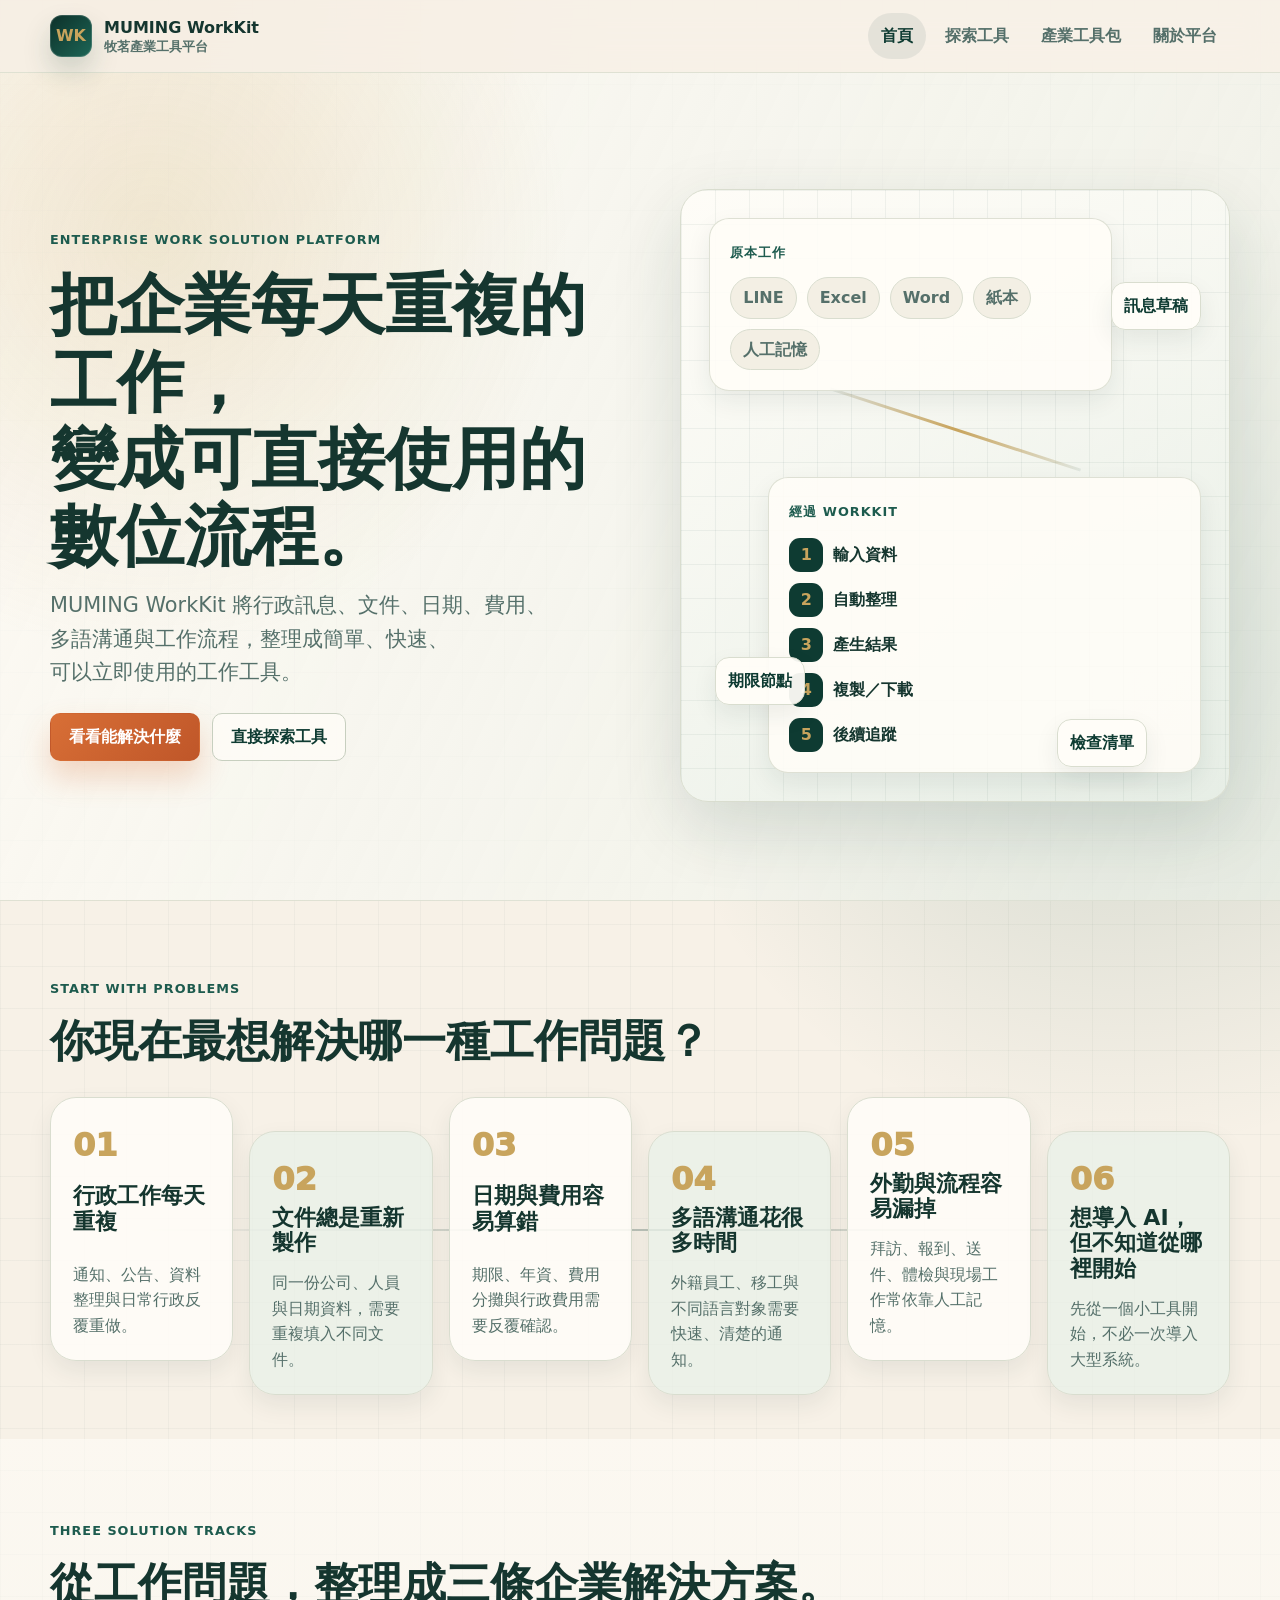
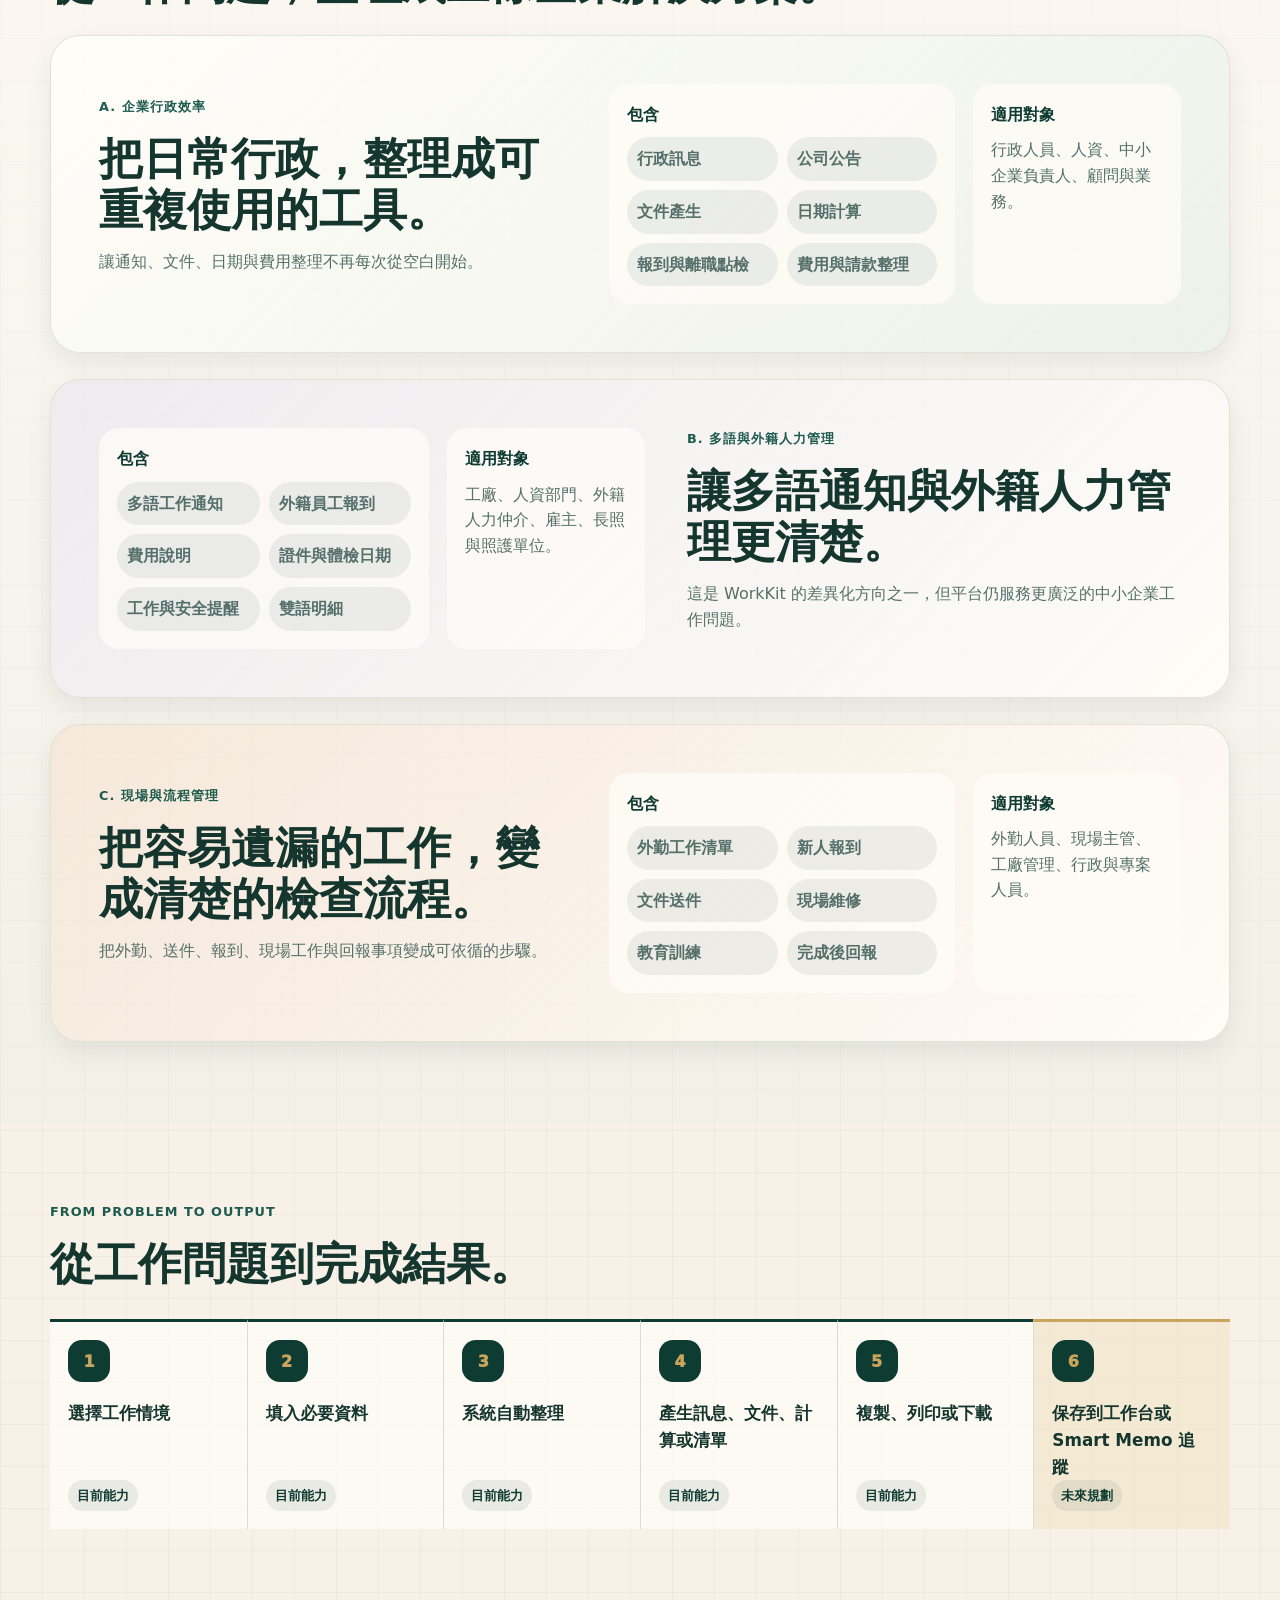
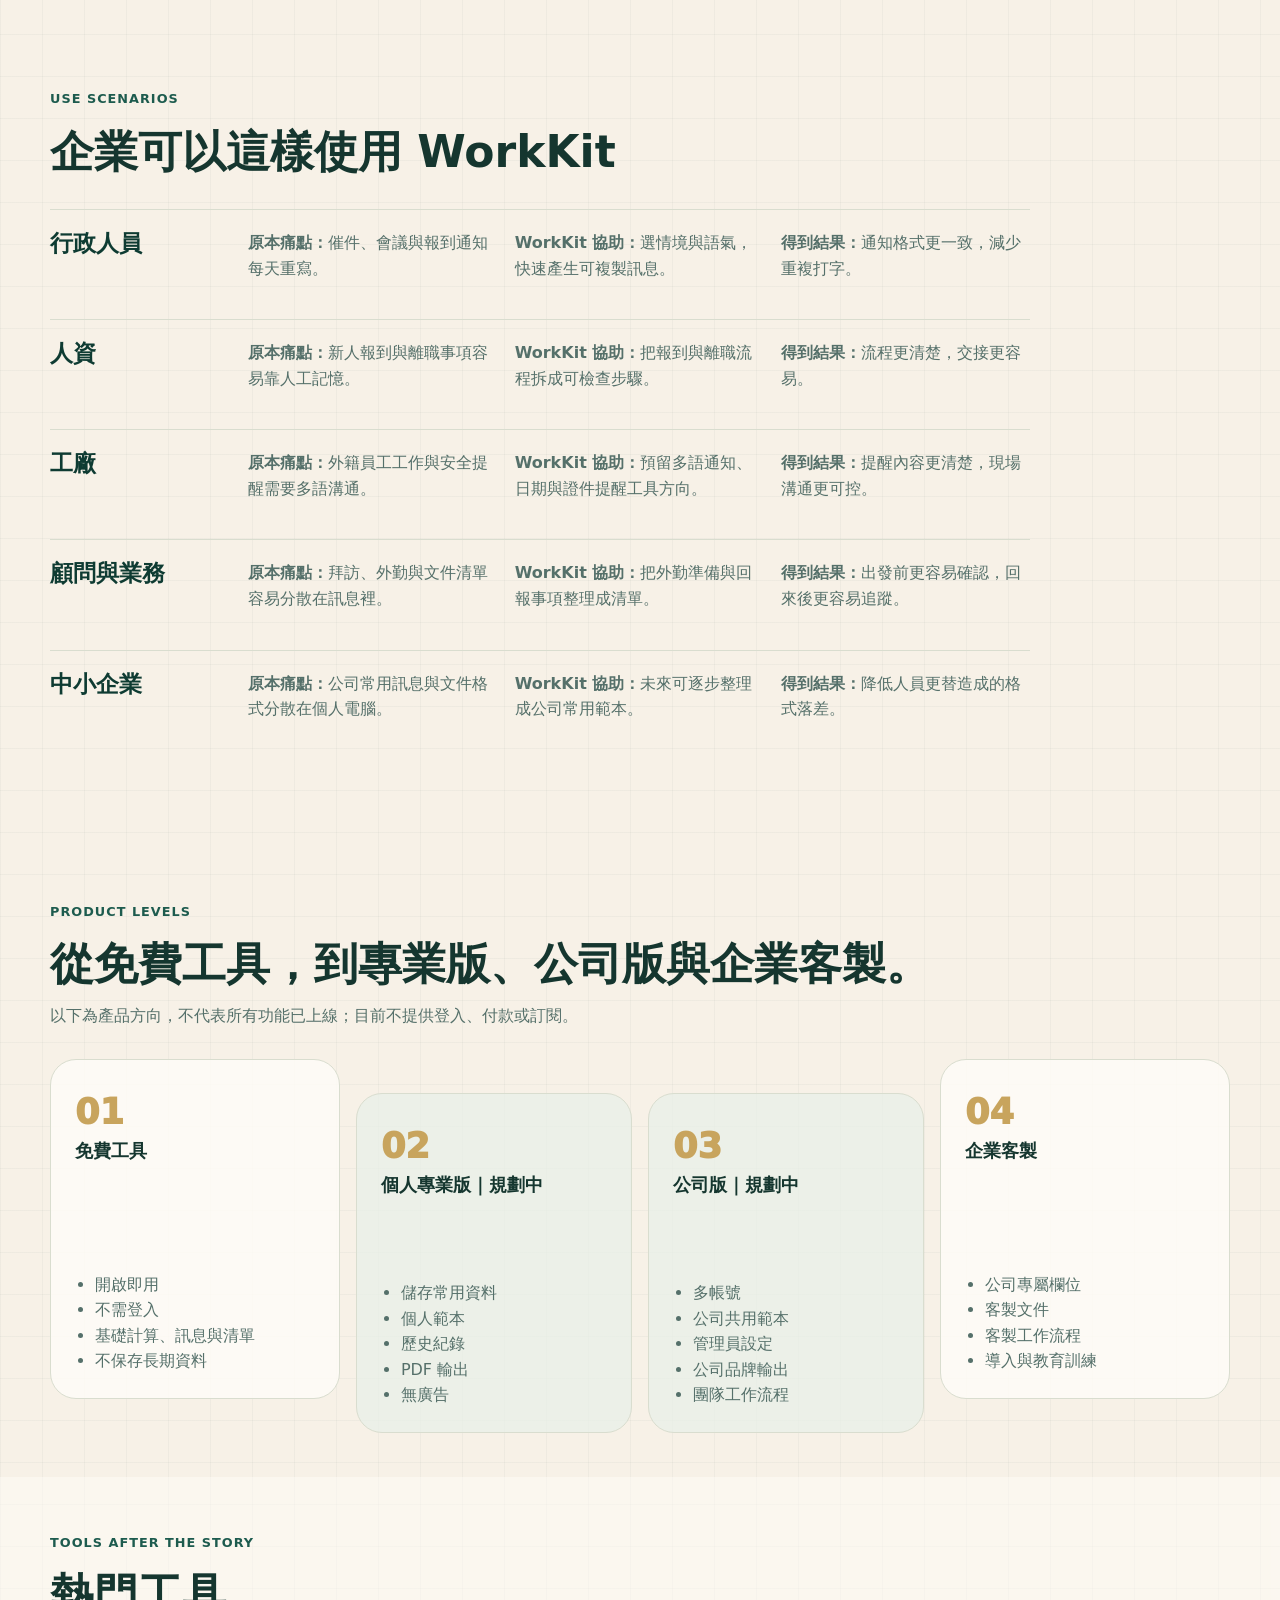
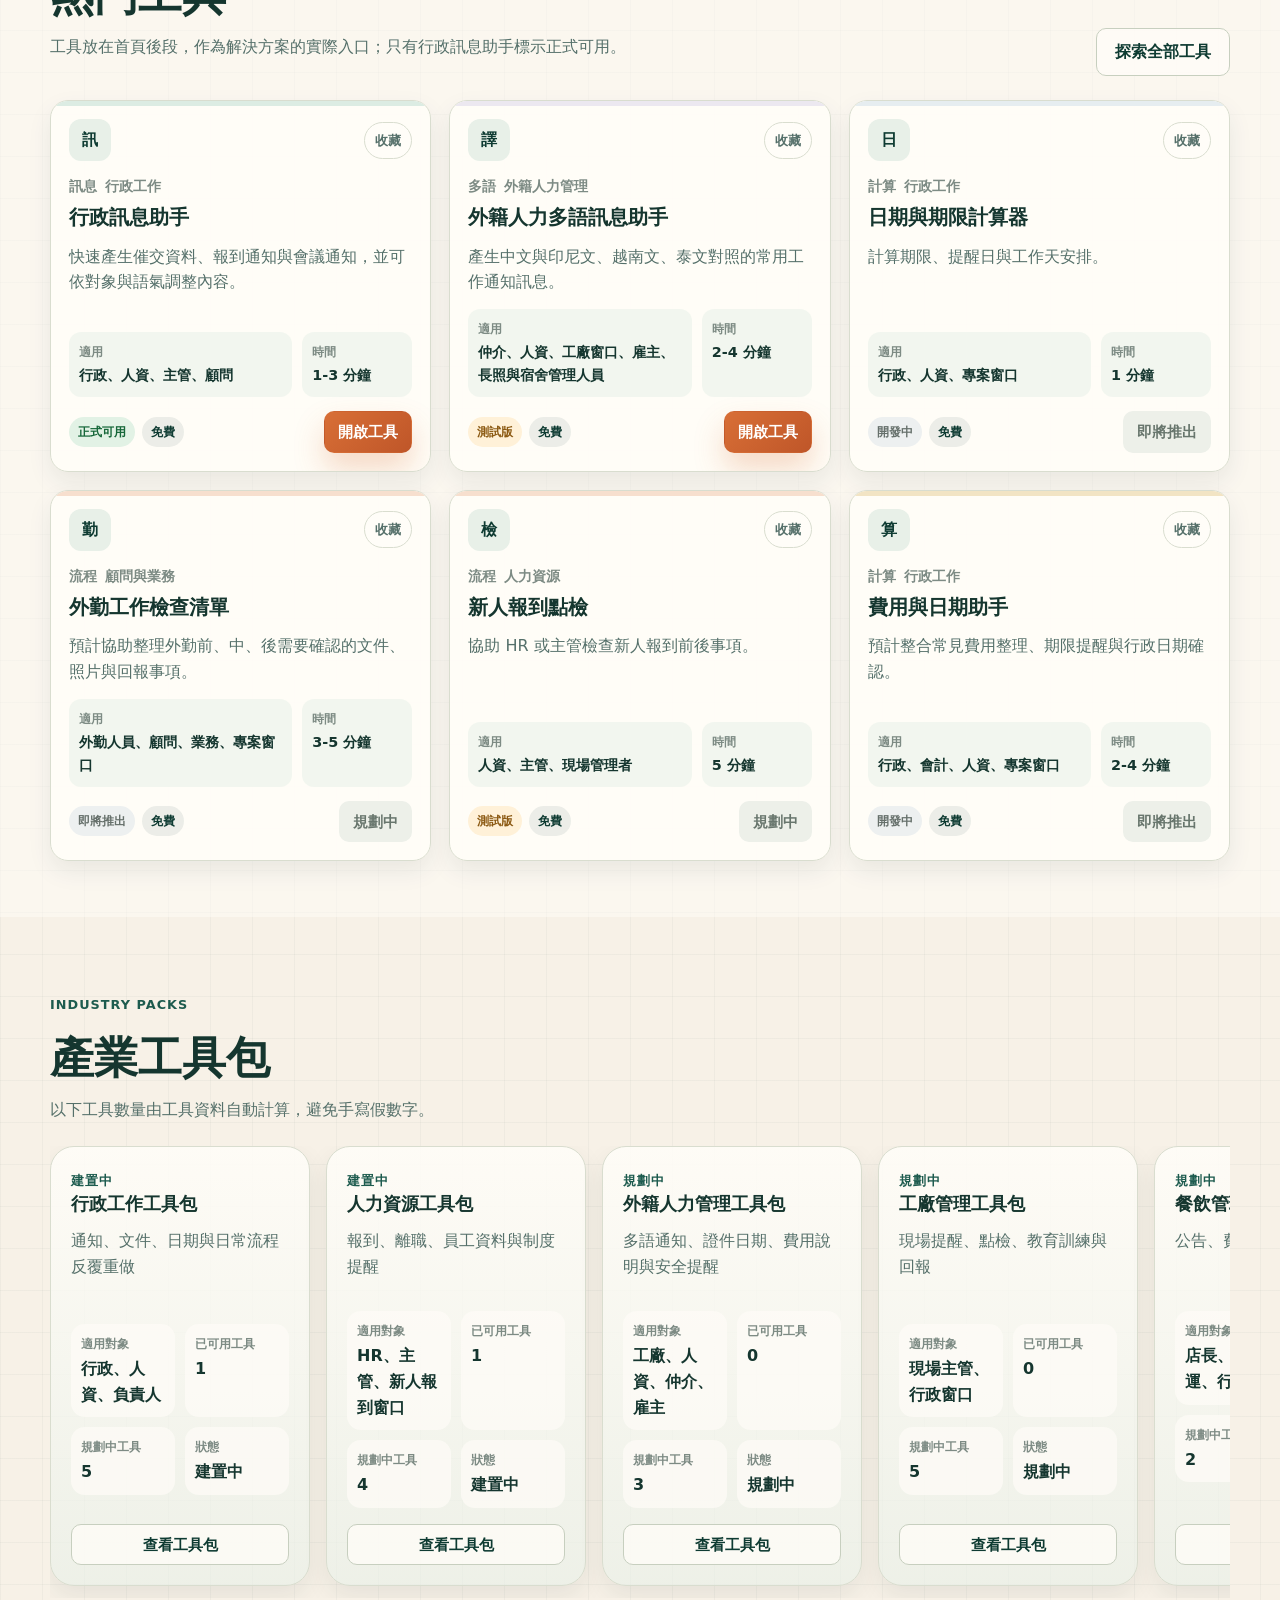
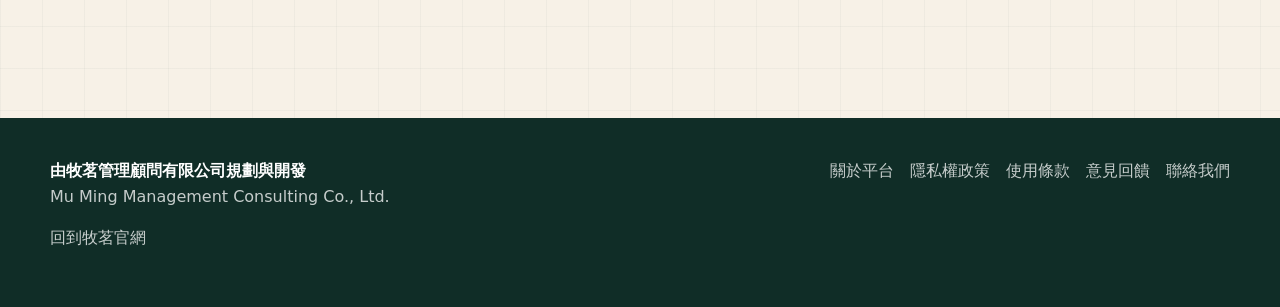
==== commit 3b83c84c: "修正 WorkKit 中文亂碼與基礎頁面" ====
--- a/index.html
+++ b/index.html
@@ -1,7 +1,7 @@
 ﻿<!doctype html>
 <html lang="zh-Hant">
 <head>
-  <meta charset="utf-8">
+  <meta charset="UTF-8">
   <meta name="viewport" content="width=device-width, initial-scale=1">
   <title>MUMING WorkKit｜牧茗產業工具平台</title>
   <meta name="description" content="MUMING WorkKit 將行政訊息、文件、日期、費用、多語溝通與工作流程整理成企業可立即使用的數位工具。">
@@ -23,10 +23,8 @@
     <button class="menu-toggle" data-menu-toggle aria-label="開啟選單" aria-expanded="false"><span></span><span></span><span></span></button>
     <nav class="nav-links" data-nav-menu>
       <a aria-current="page" href="index.html">首頁</a>
-      <a href="#solutions">解決方案</a>
       <a href="tools.html">探索工具</a>
-      <a href="#industry-packs">產業工具包</a>
-      <a href="#plans">未來方案</a>
+      <a href="industries.html">產業工具包</a>
       <a href="about.html">關於平台</a>
     </nav>
   </div>
@@ -164,8 +162,8 @@
 </main>
 <footer class="site-footer">
   <div class="container footer-grid">
-    <div><strong>由牧茗管理顧問有限公司規劃與開發</strong><p>Mu Ming Management Consulting Co., Ltd.</p><p><a href="#official-site">回到牧茗官網（預留連結）</a></p></div>
-    <nav class="footer-links"><a href="about.html">關於平台</a><a href="privacy.html">隱私權政策</a><a href="terms.html">使用條款</a><a href="mailto:service@example.com">意見回饋</a><a href="mailto:service@example.com">聯絡我們</a></nav>
+    <div><strong>由牧茗管理顧問有限公司規劃與開發</strong><p>Mu Ming Management Consulting Co., Ltd.</p><p><a href="https://sally741117.github.io/muming-website/">回到牧茗官網</a></p></div>
+    <nav class="footer-links"><a href="about.html">關於平台</a><a href="privacy.html">隱私權政策</a><a href="terms.html">使用條款</a><a href="mailto:muming9000@gmail.com?subject=MUMING%20WorkKit%20使用回饋">意見回饋</a><a href="mailto:muming9000@gmail.com">聯絡我們</a></nav>
   </div>
 </footer>
 <script src="assets/js/tools-data.js"></script>
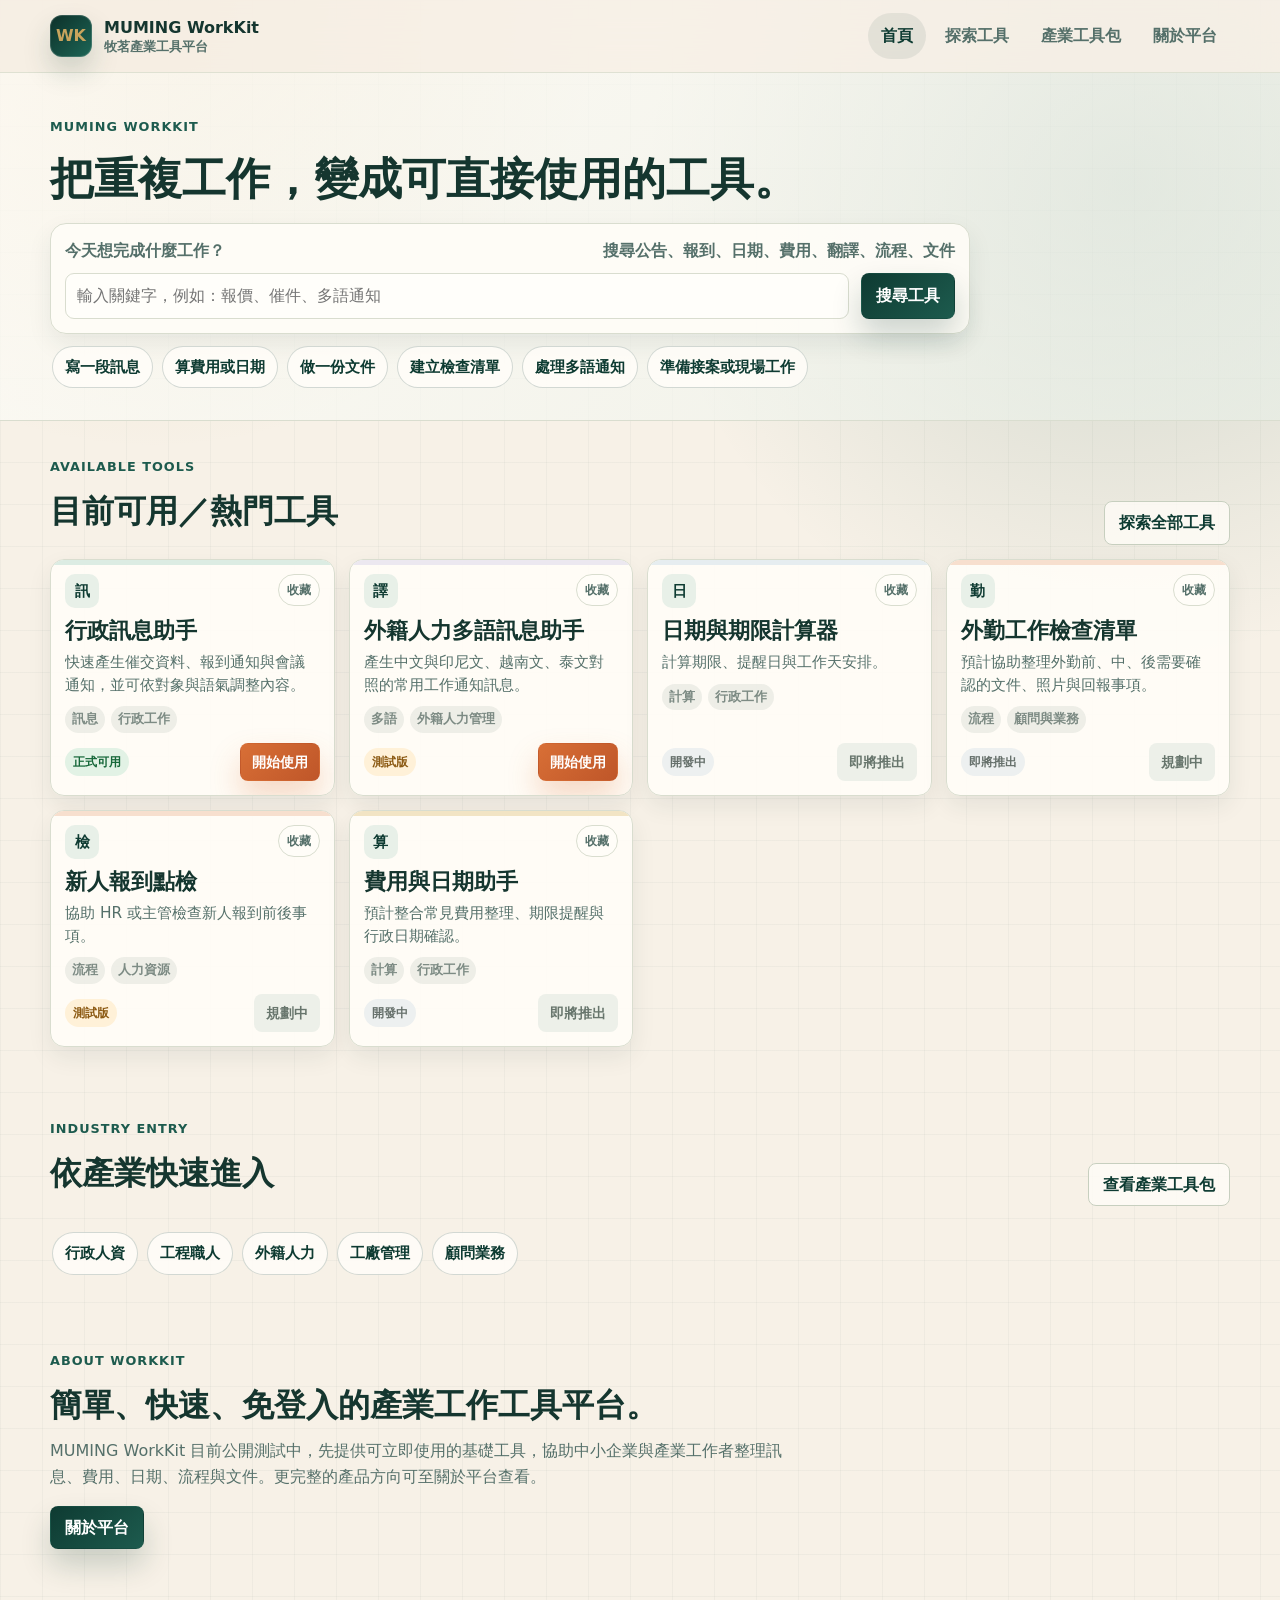
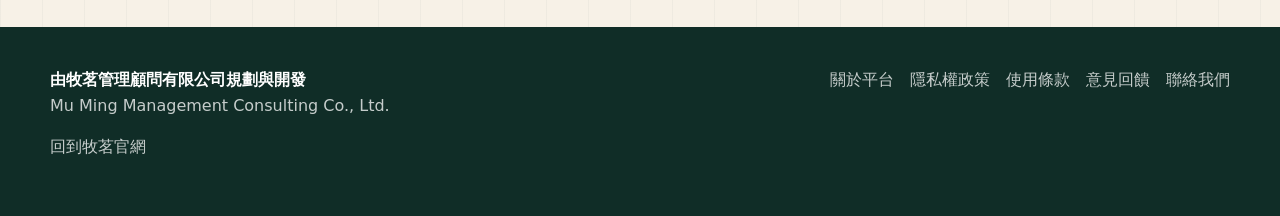
==== commit 8b2e7384: "優化 WorkKit 導覽與工具密度" ====
--- a/index.html
+++ b/index.html
@@ -1,4 +1,4 @@
-﻿<!doctype html>
+<!doctype html>
 <html lang="zh-Hant">
 <head>
   <meta charset="UTF-8">
@@ -7,7 +7,7 @@
   <meta name="description" content="MUMING WorkKit 將行政訊息、文件、日期、費用、多語溝通與工作流程整理成企業可立即使用的數位工具。">
   <link rel="canonical" href="https://sally741117.github.io/muming-workkit/">
   <meta property="og:title" content="MUMING WorkKit｜牧茗產業工具平台">
-  <meta property="og:description" content="把企業每天重複的工作，變成可直接使用的數位流程。">
+  <meta property="og:description" content="快速找到行政、工程、多語與流程工作工具。">
   <meta property="og:type" content="website">
   <meta property="og:url" content="https://sally741117.github.io/muming-workkit/">
   <link rel="manifest" href="manifest.webmanifest">
@@ -30,133 +30,62 @@
   </div>
 </header>
 <main id="main">
-  <section class="home-hero">
-    <div class="container home-hero-grid">
-      <div class="home-hero-copy">
-        <p class="eyebrow">Enterprise work solution platform</p>
-        <h1><span class="desktop-title">把企業每天重複的工作，<br>變成可直接使用的數位流程。</span><span class="mobile-title">把企業每天重複的<br>工作，變成可直接使用的<br>數位流程。</span></h1>
-        <p class="lead">MUMING WorkKit 將行政訊息、文件、日期、費用、<br>多語溝通與工作流程，整理成簡單、快速、<br>可以立即使用的工作工具。</p>
-        <div class="hero-actions">
-          <a class="button button-primary" href="#work-problems">看看能解決什麼</a>
-          <a class="button button-outline" href="tools.html">直接探索工具</a>
+  <section class="wk-compact-hero">
+    <div class="container">
+      <p class="eyebrow">MUMING WorkKit</p>
+      <h1>把重複工作，變成可直接使用的工具。</h1>
+      <form class="search-box wk-home-search" data-home-search-form>
+        <label class="search-label" for="home-search"><strong>今天想完成什麼工作？</strong><span>搜尋公告、報到、日期、費用、翻譯、流程、文件</span></label>
+        <div class="search-form">
+          <input id="home-search" data-home-search type="search" placeholder="輸入關鍵字，例如：報價、催件、多語通知" aria-label="搜尋工具">
+          <button class="button button-secondary" type="submit">搜尋工具</button>
         </div>
-      </div>
-      <aside class="workflow-transform" aria-label="工作流程轉換示意">
-        <div class="messy-work">
-          <span class="eyebrow">原本工作</span>
-          <div class="messy-items"><span>LINE</span><span>Excel</span><span>Word</span><span>紙本</span><span>人工記憶</span></div>
-        </div>
-        <div class="transform-line" aria-hidden="true"></div>
-        <div class="workkit-flow">
-          <span class="eyebrow">經過 WorkKit</span>
-          <ol>
-            <li><span>1</span>輸入資料</li>
-            <li><span>2</span>自動整理</li>
-            <li><span>3</span>產生結果</li>
-            <li><span>4</span>複製／下載</li>
-            <li><span>5</span>後續追蹤</li>
-          </ol>
-        </div>
-        <div class="output-fragments" aria-hidden="true">
-          <div class="fragment message">訊息草稿</div>
-          <div class="fragment date">期限節點</div>
-          <div class="fragment checklist">檢查清單</div>
-        </div>
-      </aside>
-    </div>
-  </section>
-
-  <section class="problem-section" id="work-problems">
-    <div class="container">
-      <div class="section-head section-head-wide">
-        <p class="eyebrow">Start with problems</p>
-        <h2>你現在最想解決哪一種工作問題？</h2>
-      </div>
-      <div class="problem-ladder">
-        <a class="problem-entry is-wide" href="#admin-solution"><span>01</span><h3>行政工作每天重複</h3><p>通知、公告、資料整理與日常行政反覆重做。</p></a>
-        <a class="problem-entry" href="#admin-solution"><span>02</span><h3>文件總是重新製作</h3><p>同一份公司、人員與日期資料，需要重複填入不同文件。</p></a>
-        <a class="problem-entry" href="tools.html?q=日期"><span>03</span><h3>日期與費用容易算錯</h3><p>期限、年資、費用分攤與行政費用需要反覆確認。</p></a>
-        <a class="problem-entry" href="#language-solution"><span>04</span><h3>多語溝通花很多時間</h3><p>外籍員工、移工與不同語言對象需要快速、清楚的通知。</p></a>
-        <a class="problem-entry" href="#process-solution"><span>05</span><h3>外勤與流程容易漏掉</h3><p>拜訪、報到、送件、體檢與現場工作常依靠人工記憶。</p></a>
-        <a class="problem-entry is-wide" href="#plans"><span>06</span><h3>想導入 AI，但不知道從哪裡開始</h3><p>先從一個小工具開始，不必一次導入大型系統。</p></a>
+      </form>
+      <div class="wk-task-links" aria-label="工作入口">
+        <a href="tools.html?q=訊息">寫一段訊息</a>
+        <a href="tools.html?q=費用 日期">算費用或日期</a>
+        <a href="tools.html?q=文件">做一份文件</a>
+        <a href="tools.html?q=清單 流程">建立檢查清單</a>
+        <a href="tools.html?q=多語">處理多語通知</a>
+        <a href="tools.html?q=接案 現場">準備接案或現場工作</a>
       </div>
     </div>
   </section>
 
-  <section class="solution-section" id="solutions">
+  <section class="section wk-home-tools">
     <div class="container">
-      <div class="section-head section-head-wide">
-        <p class="eyebrow">Three solution tracks</p>
-        <h2>從工作問題，整理成三條企業解決方案。</h2>
+      <div class="section-head">
+        <div><p class="eyebrow">Available tools</p><h2>目前可用／熱門工具</h2></div>
+        <a class="button button-outline" href="tools.html">探索全部工具</a>
       </div>
-      <article class="solution-band solution-band-admin" id="admin-solution">
-        <div><p class="eyebrow">A. 企業行政效率</p><h2>把日常行政，整理成可重複使用的工具。</h2><p>讓通知、文件、日期與費用整理不再每次從空白開始。</p></div>
-        <div class="solution-details"><div><strong>包含</strong><ul><li>行政訊息</li><li>公司公告</li><li>文件產生</li><li>日期計算</li><li>報到與離職點檢</li><li>費用與請款整理</li></ul></div><div><strong>適用對象</strong><p>行政人員、人資、中小企業負責人、顧問與業務。</p></div></div>
-      </article>
-      <article class="solution-band solution-band-language" id="language-solution">
-        <div class="solution-details"><div><strong>包含</strong><ul><li>多語工作通知</li><li>外籍員工報到</li><li>費用說明</li><li>證件與體檢日期</li><li>工作與安全提醒</li><li>雙語明細</li></ul></div><div><strong>適用對象</strong><p>工廠、人資部門、外籍人力仲介、雇主、長照與照護單位。</p></div></div>
-        <div><p class="eyebrow">B. 多語與外籍人力管理</p><h2>讓多語通知與外籍人力管理更清楚。</h2><p>這是 WorkKit 的差異化方向之一，但平台仍服務更廣泛的中小企業工作問題。</p></div>
-      </article>
-      <article class="solution-band solution-band-process" id="process-solution">
-        <div><p class="eyebrow">C. 現場與流程管理</p><h2>把容易遺漏的工作，變成清楚的檢查流程。</h2><p>把外勤、送件、報到、現場工作與回報事項變成可依循的步驟。</p></div>
-        <div class="solution-details"><div><strong>包含</strong><ul><li>外勤工作清單</li><li>新人報到</li><li>文件送件</li><li>現場維修</li><li>教育訓練</li><li>完成後回報</li></ul></div><div><strong>適用對象</strong><p>外勤人員、現場主管、工廠管理、行政與專案人員。</p></div></div>
-      </article>
+      <div class="wk-tool-strip" data-tool-list data-list-mode="home-solutions"></div>
     </div>
   </section>
 
-  <section class="flow-section">
+  <section class="section wk-industry-entry">
     <div class="container">
-      <div class="section-head section-head-wide">
-        <p class="eyebrow">From problem to output</p>
-        <h2>從工作問題到完成結果。</h2>
+      <div class="section-head">
+        <div><p class="eyebrow">Industry entry</p><h2>依產業快速進入</h2></div>
+        <a class="button button-outline" href="industries.html">查看產業工具包</a>
       </div>
-      <ol class="capability-flow">
-        <li><span>1</span><strong>選擇工作情境</strong><small>目前能力</small></li>
-        <li><span>2</span><strong>填入必要資料</strong><small>目前能力</small></li>
-        <li><span>3</span><strong>系統自動整理</strong><small>目前能力</small></li>
-        <li><span>4</span><strong>產生訊息、文件、計算或清單</strong><small>目前能力</small></li>
-        <li><span>5</span><strong>複製、列印或下載</strong><small>目前能力</small></li>
-        <li class="is-future"><span>6</span><strong>保存到工作台或 Smart Memo 追蹤</strong><small>未來規劃</small></li>
-      </ol>
-    </div>
-  </section>
-
-  <section class="scenario-section">
-    <div class="container">
-      <div class="section-head section-head-wide"><p class="eyebrow">Use scenarios</p><h2>企業可以這樣使用 WorkKit</h2></div>
-      <div class="scenario-timeline">
-        <article><h3>行政人員</h3><p><strong>原本痛點：</strong>催件、會議與報到通知每天重寫。</p><p><strong>WorkKit 協助：</strong>選情境與語氣，快速產生可複製訊息。</p><p><strong>得到結果：</strong>通知格式更一致，減少重複打字。</p></article>
-        <article><h3>人資</h3><p><strong>原本痛點：</strong>新人報到與離職事項容易靠人工記憶。</p><p><strong>WorkKit 協助：</strong>把報到與離職流程拆成可檢查步驟。</p><p><strong>得到結果：</strong>流程更清楚，交接更容易。</p></article>
-        <article><h3>工廠</h3><p><strong>原本痛點：</strong>外籍員工工作與安全提醒需要多語溝通。</p><p><strong>WorkKit 協助：</strong>預留多語通知、日期與證件提醒工具方向。</p><p><strong>得到結果：</strong>提醒內容更清楚，現場溝通更可控。</p></article>
-        <article><h3>顧問與業務</h3><p><strong>原本痛點：</strong>拜訪、外勤與文件清單容易分散在訊息裡。</p><p><strong>WorkKit 協助：</strong>把外勤準備與回報事項整理成清單。</p><p><strong>得到結果：</strong>出發前更容易確認，回來後更容易追蹤。</p></article>
-        <article><h3>中小企業</h3><p><strong>原本痛點：</strong>公司常用訊息與文件格式分散在個人電腦。</p><p><strong>WorkKit 協助：</strong>未來可逐步整理成公司常用範本。</p><p><strong>得到結果：</strong>降低人員更替造成的格式落差。</p></article>
+      <div class="wk-industry-links">
+        <a href="tools.html?industry=行政人資">行政人資</a>
+        <a href="tools.html?industry=工程職人">工程職人</a>
+        <a href="tools.html?industry=外籍人力">外籍人力</a>
+        <a href="tools.html?industry=工廠管理">工廠管理</a>
+        <a href="tools.html?industry=顧問業務">顧問業務</a>
       </div>
     </div>
   </section>
 
-  <section class="plans-section" id="plans">
+  <section class="section wk-short-about">
     <div class="container">
-      <div class="section-head section-head-wide"><p class="eyebrow">Product levels</p><h2>從免費工具，到專業版、公司版與企業客製。</h2><p>以下為產品方向，不代表所有功能已上線；目前不提供登入、付款或訂閱。</p></div>
-      <div class="product-levels">
-        <article><span>01</span><h3>免費工具</h3><ul><li>開啟即用</li><li>不需登入</li><li>基礎計算、訊息與清單</li><li>不保存長期資料</li></ul></article>
-        <article><span>02</span><h3>個人專業版｜規劃中</h3><ul><li>儲存常用資料</li><li>個人範本</li><li>歷史紀錄</li><li>PDF 輸出</li><li>無廣告</li></ul></article>
-        <article><span>03</span><h3>公司版｜規劃中</h3><ul><li>多帳號</li><li>公司共用範本</li><li>管理員設定</li><li>公司品牌輸出</li><li>團隊工作流程</li></ul></article>
-        <article><span>04</span><h3>企業客製</h3><ul><li>公司專屬欄位</li><li>客製文件</li><li>客製工作流程</li><li>導入與教育訓練</li></ul></article>
-      </div>
-    </div>
-  </section>
-
-  <section class="section tools-after-story">
-    <div class="container">
-      <div class="section-head"><div><p class="eyebrow">Tools after the story</p><h2>熱門工具</h2><p>工具放在首頁後段，作為解決方案的實際入口；只有行政訊息助手標示正式可用。</p></div><a class="button button-outline" href="tools.html">探索全部工具</a></div>
-      <div class="grid grid-3 compact-tool-grid" data-tool-list data-list-mode="home-solutions"></div>
-    </div>
-  </section>
-
-  <section class="industry-solution-section" id="industry-packs">
-    <div class="container">
-      <div class="section-head section-head-wide"><p class="eyebrow">Industry packs</p><h2>產業工具包</h2><p>以下工具數量由工具資料自動計算，避免手寫假數字。</p></div>
-      <div class="industry-pack-grid" data-industry-packs></div>
+      <article>
+        <p class="eyebrow">About WorkKit</p>
+        <h2>簡單、快速、免登入的產業工作工具平台。</h2>
+        <p>MUMING WorkKit 目前公開測試中，先提供可立即使用的基礎工具，協助中小企業與產業工作者整理訊息、費用、日期、流程與文件。更完整的產品方向可至關於平台查看。</p>
+        <a class="button button-secondary" href="about.html">關於平台</a>
+      </article>
     </div>
   </section>
 </main>
--- a/assets/css/styles.css
+++ b/assets/css/styles.css
@@ -251,6 +251,81 @@
   *, *::before, *::after { animation: none !important; transition: none !important; }
 }
 
+/* Interface density pass */
+body { font-size: 16px; }
+h1 { font-size: clamp(2.25rem, 4vw, 2.75rem); }
+h2 { font-size: clamp(1.65rem, 2.8vw, 2rem); }
+h3 { font-size: 1.25rem; }
+.lead { font-size: clamp(1rem, 1.35vw, 1.12rem); }
+.section { padding: 36px 0; }
+.button { min-height: 40px; border-radius: 8px; padding: 8px 14px; }
+.button-small { min-height: 34px; padding: 7px 11px; font-size: .86rem; }
+.wk-compact-hero { padding: 44px 0 28px; background: linear-gradient(135deg, rgba(255,253,248,.78), rgba(232,240,232,.58)); border-bottom: 1px solid var(--line); }
+.wk-compact-hero h1 { max-width: 780px; margin-bottom: 18px; word-break: keep-all; }
+.wk-home-search { max-width: 920px; margin: 0; padding: 14px; border-radius: 16px; box-shadow: var(--shadow-sm); }
+.wk-task-links, .wk-industry-links { display: flex; gap: 9px; overflow-x: auto; padding: 12px 2px 4px; scrollbar-width: thin; }
+.wk-task-links a, .wk-industry-links a { flex: 0 0 auto; border: 1px solid rgba(14,59,50,.18); border-radius: 999px; background: rgba(255,253,248,.86); color: var(--green); padding: 8px 12px; font-weight: 850; font-size: .95rem; }
+.wk-home-tools .section-head, .wk-industry-entry .section-head { margin-bottom: 14px; }
+.wk-tool-strip { display: grid; grid-template-columns: repeat(4, minmax(0, 1fr)); gap: 14px; }
+.wk-short-about article { max-width: 760px; }
+.wk-tools-hero { padding: 30px 0 16px; }
+.wk-tools-title { display: flex; align-items: end; justify-content: space-between; gap: 18px; margin-bottom: 12px; }
+.wk-tools-title h1 { margin-bottom: 6px; }
+.wk-tool-count { margin: 0; color: var(--ink); font-weight: 900; white-space: nowrap; }
+.wk-tools-search { padding: 12px; border-radius: 16px; box-shadow: var(--shadow-sm); }
+.wk-tool-browser { padding: 14px 0 40px; }
+.wk-filter-group { margin-bottom: 8px; }
+.wk-filter-label { display: flex; align-items: baseline; gap: 10px; margin-bottom: 8px; color: var(--ink-soft); }
+.wk-filter-label strong { color: var(--ink); }
+.wk-filter-label span { font-size: .9rem; }
+.wk-function-tabs button { padding: 8px 12px; font-size: .92rem; }
+.wk-filter-strip { display: flex; align-items: end; gap: 10px; flex-wrap: wrap; margin: 10px 0 14px; }
+.wk-filter-strip label { display: grid; gap: 4px; color: var(--ink-soft); font-size: .82rem; font-weight: 900; }
+.wk-filter-strip .control { min-height: 36px; width: 150px; border-radius: 8px; padding: 7px 9px; font-size: .92rem; }
+.wk-filter-strip .result-note { margin-left: auto; padding-bottom: 7px; }
+.wk-tool-grid { display: grid; grid-template-columns: repeat(4, minmax(0, 1fr)); gap: 14px; align-items: stretch; }
+.tool-card { min-height: 218px; gap: 10px; border-radius: 14px; padding: 14px; }
+.tool-card__top { align-items: start; }
+.tool-icon { width: 34px; height: 34px; border-radius: 10px; font-size: .92rem; }
+.favorite-button { padding: 5px 8px; font-size: .78rem; }
+.tool-card h3 { font-size: clamp(1.25rem, 1.7vw, 1.5rem); margin-bottom: 8px; }
+.tool-card p { font-size: .96rem; line-height: 1.48; display: -webkit-box; -webkit-line-clamp: 2; -webkit-box-orient: vertical; overflow: hidden; }
+.tool-kicker { margin: 10px 0 0; gap: 6px; font-size: .8rem; }
+.tool-kicker span { border-radius: 999px; background: rgba(14,59,50,.07); padding: 3px 7px; }
+.tool-meta, .free-pill { display: none; }
+.tool-card__footer { gap: 8px; align-items: center; }
+.status-pill { font-size: .78rem; padding: 4px 8px; }
+.search-form input, .control, textarea { min-height: 42px; border-radius: 9px; padding: 9px 11px; }
+.chip, .tag-row span { padding: 5px 9px; font-size: .82rem; }
+
+@media (max-width: 1180px) {
+  .wk-tool-grid, .wk-tool-strip { grid-template-columns: repeat(3, minmax(0, 1fr)); }
+}
+@media (max-width: 860px) {
+  h1 { font-size: clamp(1.9rem, 7vw, 2.15rem); }
+  h2 { font-size: clamp(1.45rem, 5vw, 1.75rem); }
+  body { font-size: 15px; }
+  .wk-compact-hero { padding: 28px 0 18px; }
+  .wk-tools-hero { padding: 22px 0 10px; }
+  .wk-tools-title { display: block; }
+  .wk-tool-count { margin-top: 4px; }
+  .wk-tool-grid, .wk-tool-strip { grid-template-columns: 1fr; gap: 10px; }
+  .wk-filter-strip { display: grid; grid-template-columns: repeat(3, minmax(0, 1fr)); align-items: end; }
+  .wk-filter-strip label { min-width: 0; }
+  .wk-filter-strip .control { width: 100%; min-width: 0; }
+  .wk-filter-strip .result-note { grid-column: 1 / -1; margin-left: 0; padding: 0; }
+  .tool-card { min-height: 0; padding: 12px; }
+  .tool-card h3 { font-size: 1.28rem; }
+  .tool-card p { font-size: .96rem; }
+}
+@media (max-width: 390px) {
+  .container { width: min(100% - 20px, 1180px); }
+  .wk-filter-strip { grid-template-columns: 1fr 1fr; }
+  .wk-filter-strip label:first-child { grid-column: 1 / -1; }
+  .search-form { gap: 8px; }
+  .search-hints { gap: 6px; }
+}
+
 /* Third-round homepage: problem -> solution -> workflow narrative */
 .home-hero {
   padding: 88px 0 70px;
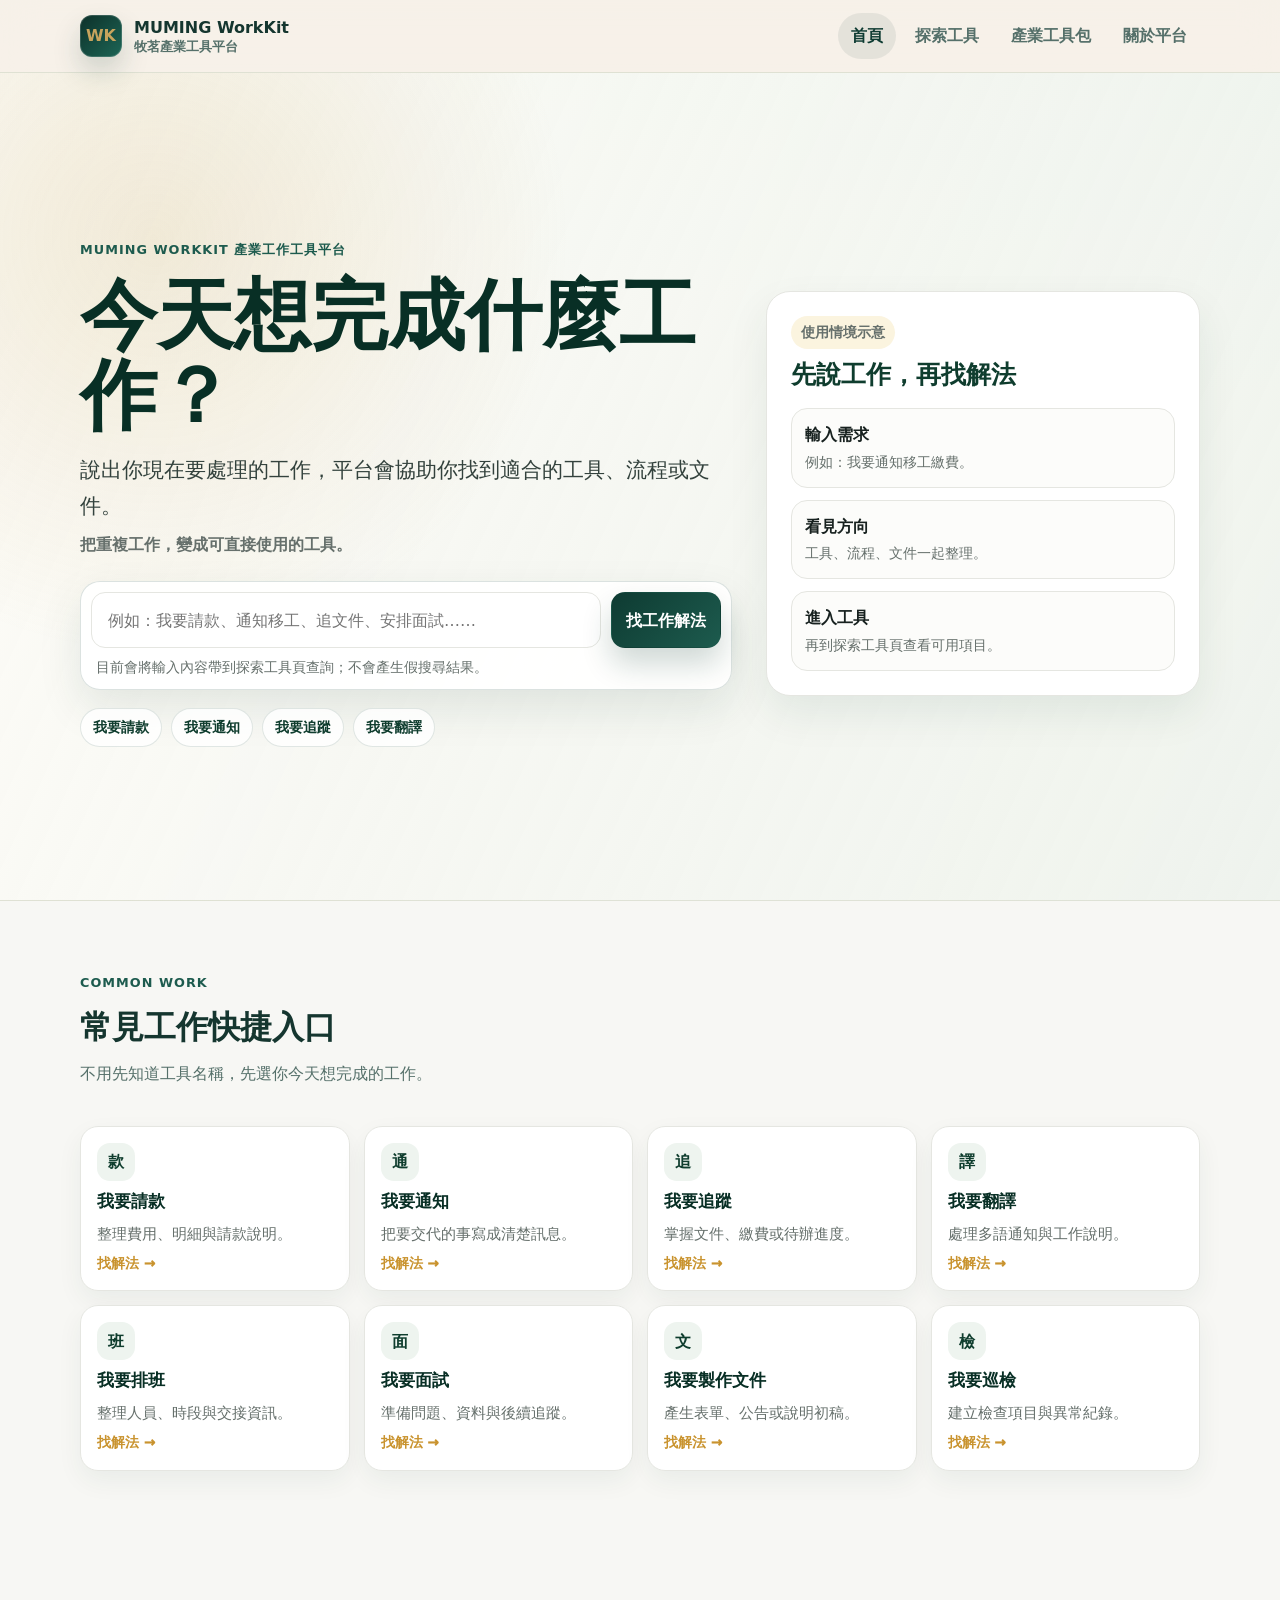
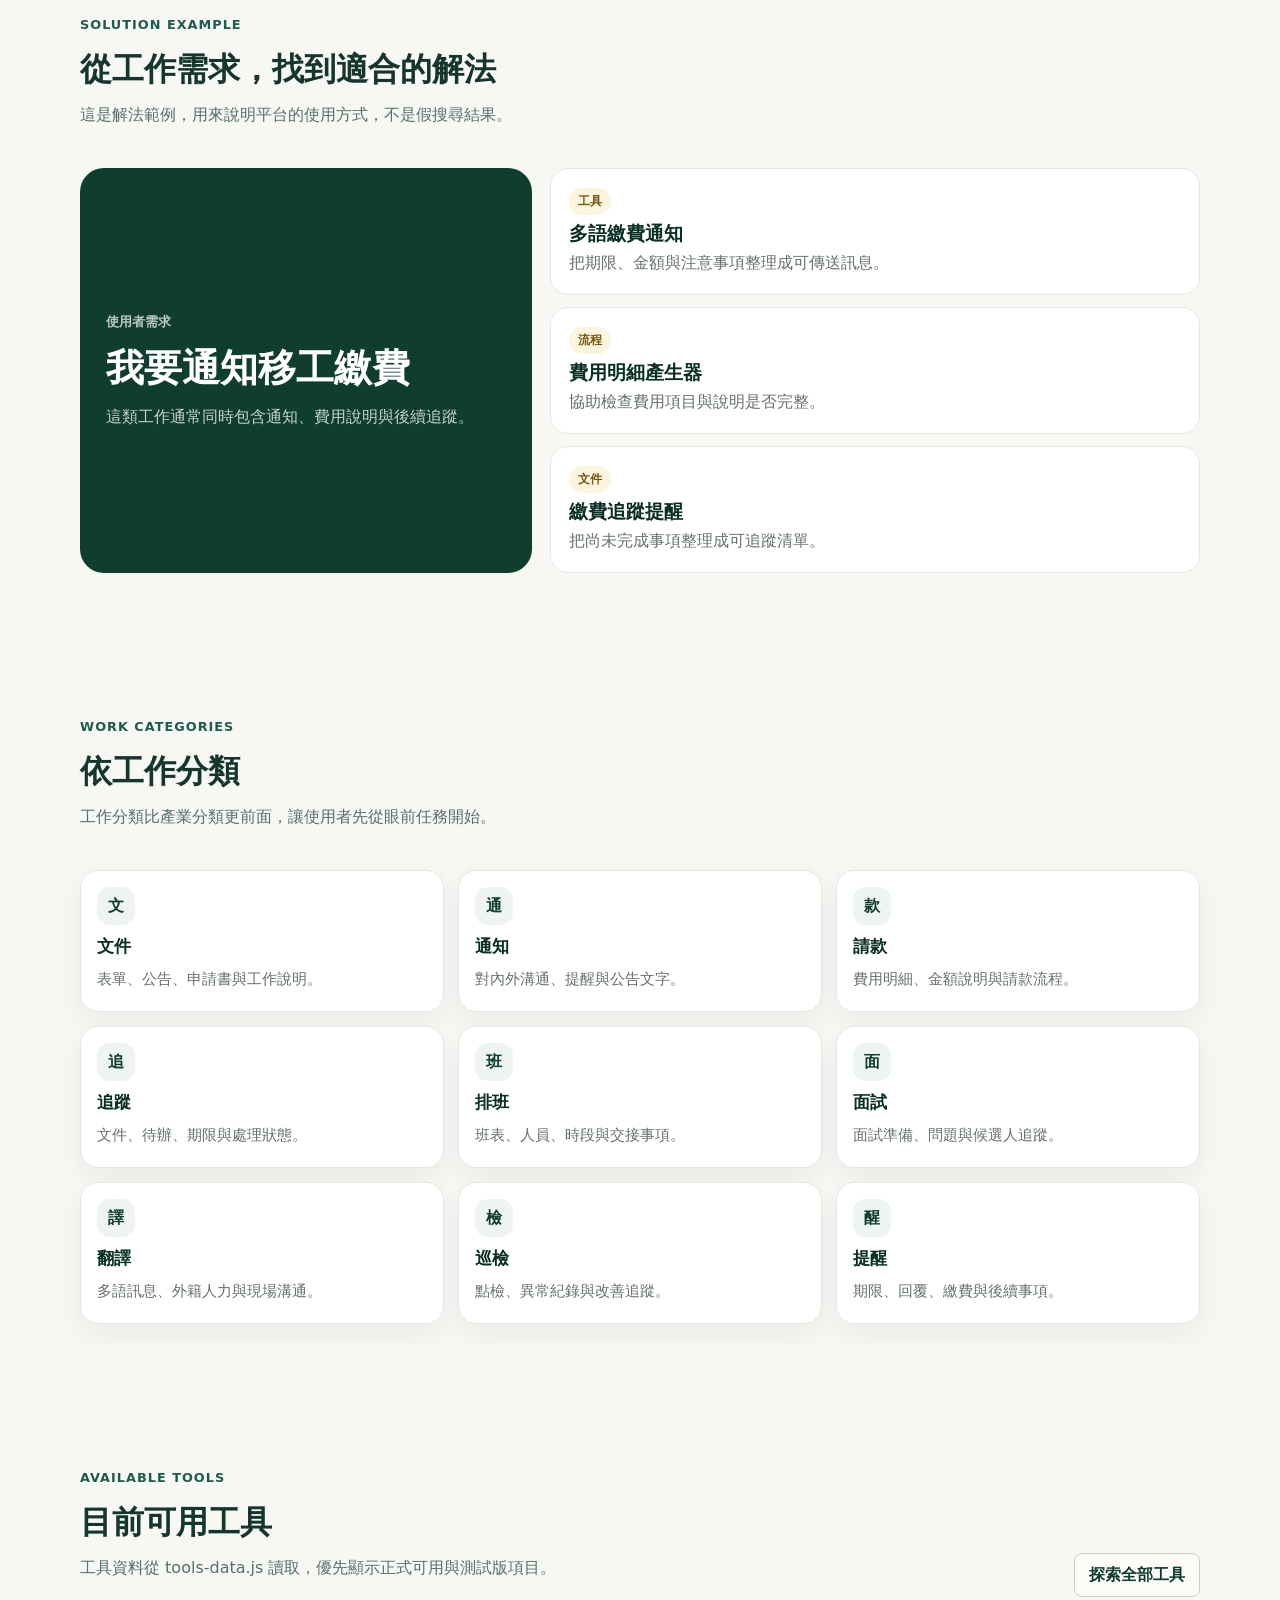
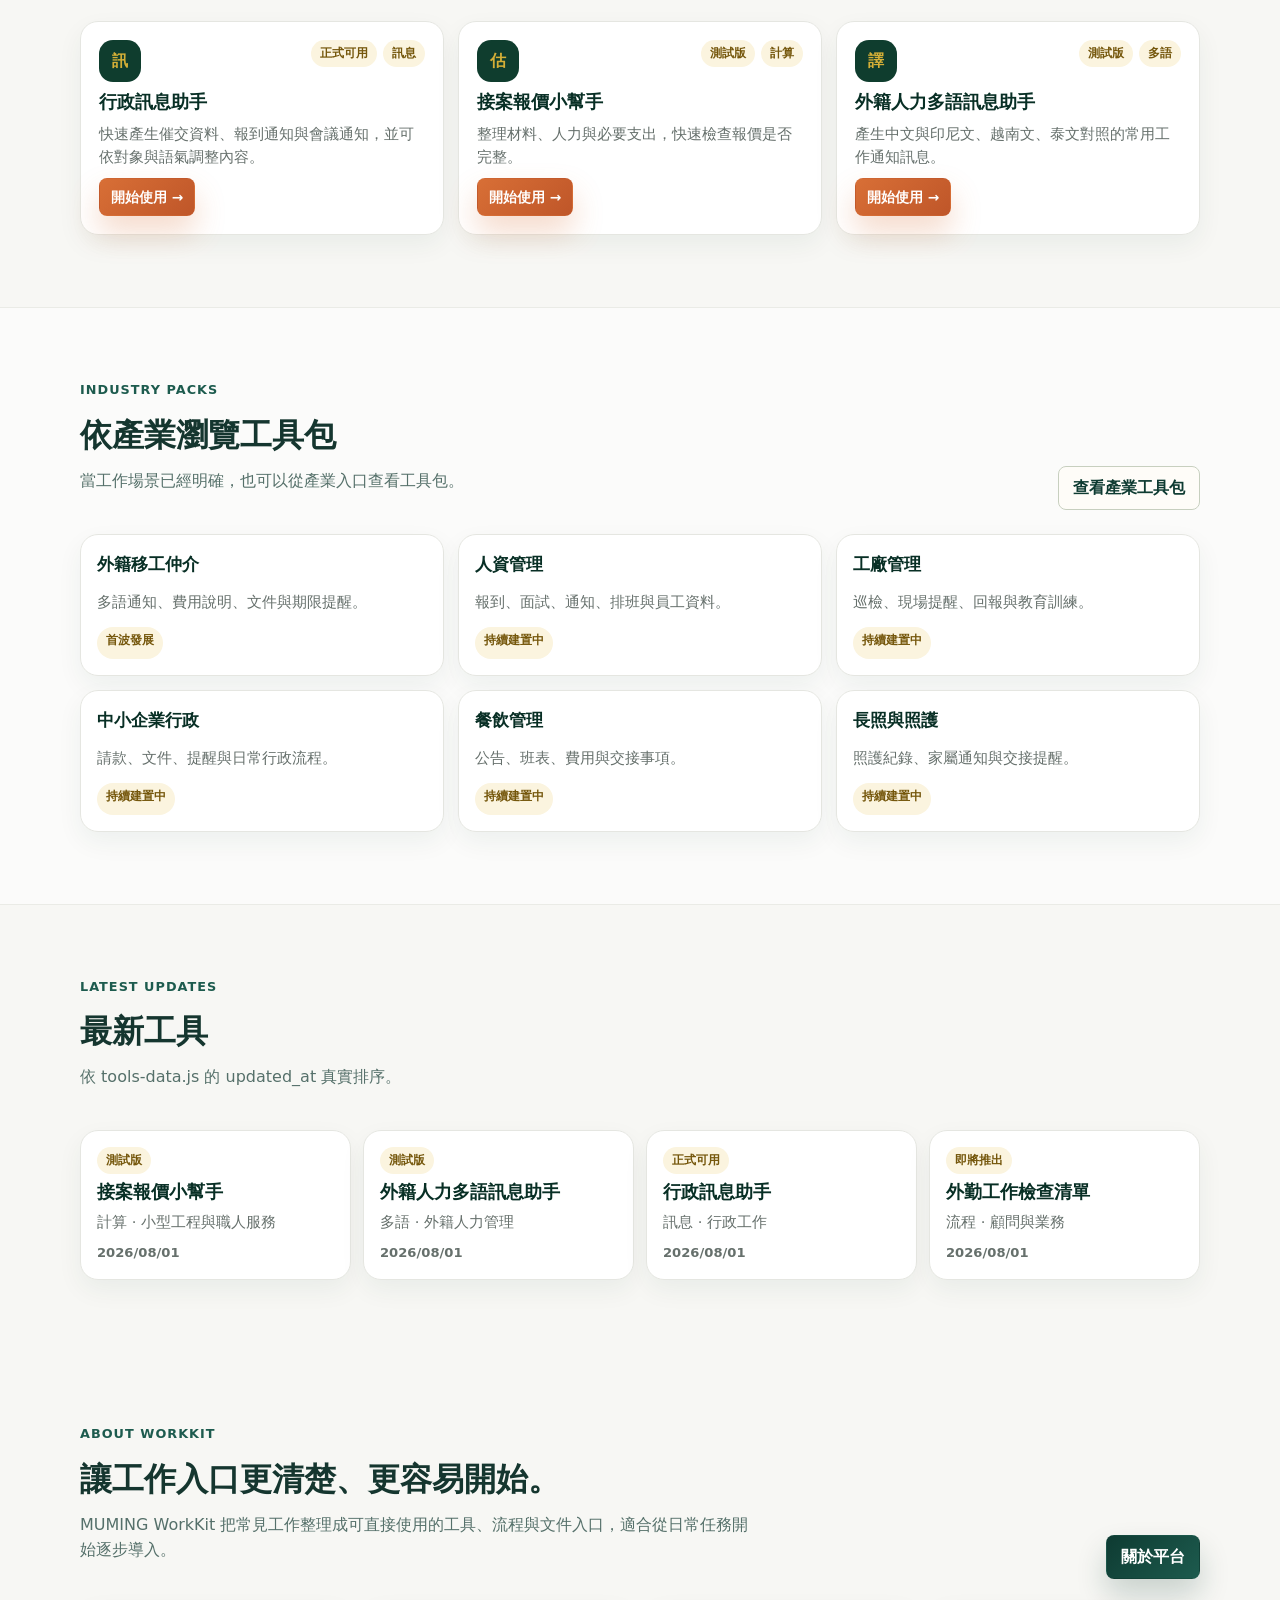
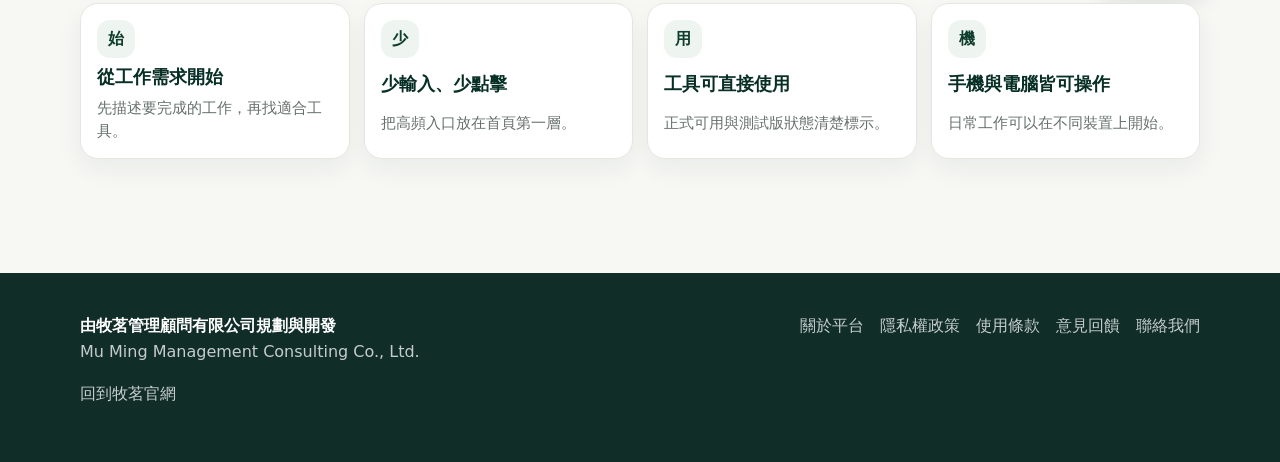
==== commit 12f26b7e: "發布 WorkKit 手機測試版" ====
--- a/index.html
+++ b/index.html
@@ -3,19 +3,20 @@
 <head>
   <meta charset="UTF-8">
   <meta name="viewport" content="width=device-width, initial-scale=1">
-  <title>MUMING WorkKit｜牧茗產業工具平台</title>
-  <meta name="description" content="MUMING WorkKit 將行政訊息、文件、日期、費用、多語溝通與工作流程整理成企業可立即使用的數位工具。">
+  <title>MUMING WorkKit｜今天想完成什麼工作？</title>
+  <meta name="description" content="MUMING WorkKit 從工作需求出發，協助使用者找到適合的工具、流程或文件，把重複工作變成可直接使用的解法。">
   <link rel="canonical" href="https://sally741117.github.io/muming-workkit/">
-  <meta property="og:title" content="MUMING WorkKit｜牧茗產業工具平台">
-  <meta property="og:description" content="快速找到行政、工程、多語與流程工作工具。">
+  <meta property="og:title" content="MUMING WorkKit｜今天想完成什麼工作？">
+  <meta property="og:description" content="說出現在要處理的工作，從請款、通知、追蹤、翻譯、文件到巡檢，找到適合的工具與流程。">
   <meta property="og:type" content="website">
   <meta property="og:url" content="https://sally741117.github.io/muming-workkit/">
   <link rel="manifest" href="manifest.webmanifest">
   <link rel="stylesheet" href="assets/css/styles.css">
+  <link rel="stylesheet" href="assets/css/home.css?v=20260802-task-home">
   <meta name="theme-color" content="#0e3b32">
   <link rel="icon" href="data:,">
 </head>
-<body>
+<body class="home-task-page">
 <a class="skip-link" href="#main">跳到主要內容</a>
 <header class="site-header">
   <div class="container nav">
@@ -29,74 +30,194 @@
     </nav>
   </div>
 </header>
+
 <main id="main">
-  <section class="wk-compact-hero">
-    <div class="container">
-      <p class="eyebrow">MUMING WorkKit</p>
-      <h1>把重複工作，變成可直接使用的工具。</h1>
-      <form class="search-box wk-home-search" data-home-search-form>
-        <label class="search-label" for="home-search"><strong>今天想完成什麼工作？</strong><span>搜尋公告、報到、日期、費用、翻譯、流程、文件</span></label>
-        <div class="search-form">
-          <input id="home-search" data-home-search type="search" placeholder="輸入關鍵字，例如：報價、催件、多語通知" aria-label="搜尋工具">
-          <button class="button button-secondary" type="submit">搜尋工具</button>
-        </div>
-      </form>
-      <div class="wk-task-links" aria-label="工作入口">
-        <a href="tools.html?q=訊息">寫一段訊息</a>
-        <a href="tools.html?q=費用 日期">算費用或日期</a>
-        <a href="tools.html?q=文件">做一份文件</a>
-        <a href="tools.html?q=清單 流程">建立檢查清單</a>
-        <a href="tools.html?q=多語">處理多語通知</a>
-        <a href="tools.html?q=接案 現場">準備接案或現場工作</a>
-      </div>
-    </div>
-  </section>
-
-  <section class="section wk-home-tools">
-    <div class="container">
-      <div class="section-head">
-        <div><p class="eyebrow">Available tools</p><h2>目前可用／熱門工具</h2></div>
+  <section class="home-hero" aria-labelledby="home-title">
+    <div class="container home-hero__grid">
+      <div class="home-hero__copy">
+        <p class="eyebrow">MUMING WorkKit 產業工作工具平台</p>
+        <h1 id="home-title">今天想完成什麼工作？</h1>
+        <p class="home-hero__lead">說出你現在要處理的工作，平台會協助你找到適合的工具、流程或文件。</p>
+        <p class="home-hero__value">把重複工作，變成可直接使用的工具。</p>
+
+        <form class="home-search" data-work-search-form>
+          <label class="home-search__label" for="home-work-search">工作需求搜尋</label>
+          <div class="home-search__row">
+            <input id="home-work-search" data-work-search type="search" placeholder="例如：我要請款、通知移工、追文件、安排面試……" autocomplete="off">
+            <button class="button button-secondary" type="submit">找工作解法</button>
+          </div>
+          <p class="home-search__hint">目前會將輸入內容帶到探索工具頁查詢；不會產生假搜尋結果。</p>
+        </form>
+
+        <div class="home-quick-row" aria-label="常見工作捷徑">
+          <a href="tools.html?q=請款">我要請款</a>
+          <a href="tools.html?q=通知">我要通知</a>
+          <a href="tools.html?q=追蹤">我要追蹤</a>
+          <a href="tools.html?q=翻譯">我要翻譯</a>
+        </div>
+      </div>
+
+      <aside class="home-hero__sample" aria-label="使用方式示意">
+        <span class="home-sample__tag">使用情境示意</span>
+        <h2>先說工作，再找解法</h2>
+        <ol>
+          <li><strong>輸入需求</strong><span>例如：我要通知移工繳費。</span></li>
+          <li><strong>看見方向</strong><span>工具、流程、文件一起整理。</span></li>
+          <li><strong>進入工具</strong><span>再到探索工具頁查看可用項目。</span></li>
+        </ol>
+      </aside>
+    </div>
+  </section>
+
+  <section class="section home-work-shortcuts" id="common-work" aria-labelledby="shortcut-title">
+    <div class="container">
+      <div class="section-head">
+        <div>
+          <p class="eyebrow">Common work</p>
+          <h2 id="shortcut-title">常見工作快捷入口</h2>
+          <p>不用先知道工具名稱，先選你今天想完成的工作。</p>
+        </div>
+      </div>
+      <div class="home-card-grid home-card-grid--work">
+        <a class="home-work-card" href="tools.html?q=請款"><span>款</span><strong>我要請款</strong><p>整理費用、明細與請款說明。</p><em>找解法 →</em></a>
+        <a class="home-work-card" href="tools.html?q=通知"><span>通</span><strong>我要通知</strong><p>把要交代的事寫成清楚訊息。</p><em>找解法 →</em></a>
+        <a class="home-work-card" href="tools.html?q=追蹤"><span>追</span><strong>我要追蹤</strong><p>掌握文件、繳費或待辦進度。</p><em>找解法 →</em></a>
+        <a class="home-work-card" href="tools.html?q=翻譯"><span>譯</span><strong>我要翻譯</strong><p>處理多語通知與工作說明。</p><em>找解法 →</em></a>
+        <a class="home-work-card" href="tools.html?q=排班"><span>班</span><strong>我要排班</strong><p>整理人員、時段與交接資訊。</p><em>找解法 →</em></a>
+        <a class="home-work-card" href="tools.html?q=面試"><span>面</span><strong>我要面試</strong><p>準備問題、資料與後續追蹤。</p><em>找解法 →</em></a>
+        <a class="home-work-card" href="tools.html?q=文件"><span>文</span><strong>我要製作文件</strong><p>產生表單、公告或說明初稿。</p><em>找解法 →</em></a>
+        <a class="home-work-card" href="tools.html?q=巡檢"><span>檢</span><strong>我要巡檢</strong><p>建立檢查項目與異常紀錄。</p><em>找解法 →</em></a>
+      </div>
+    </div>
+  </section>
+
+  <section class="section home-solution-demo" aria-labelledby="solution-title">
+    <div class="container">
+      <div class="section-head">
+        <div>
+          <p class="eyebrow">Solution example</p>
+          <h2 id="solution-title">從工作需求，找到適合的解法</h2>
+          <p>這是解法範例，用來說明平台的使用方式，不是假搜尋結果。</p>
+        </div>
+      </div>
+      <div class="home-solution">
+        <div class="home-solution__input">
+          <span>使用者需求</span>
+          <blockquote>我要通知移工繳費</blockquote>
+          <p>這類工作通常同時包含通知、費用說明與後續追蹤。</p>
+        </div>
+        <div class="home-solution__cards">
+          <article><span>工具</span><h3>多語繳費通知</h3><p>把期限、金額與注意事項整理成可傳送訊息。</p></article>
+          <article><span>流程</span><h3>費用明細產生器</h3><p>協助檢查費用項目與說明是否完整。</p></article>
+          <article><span>文件</span><h3>繳費追蹤提醒</h3><p>把尚未完成事項整理成可追蹤清單。</p></article>
+        </div>
+      </div>
+    </div>
+  </section>
+
+  <section class="section home-work-categories" aria-labelledby="category-title">
+    <div class="container">
+      <div class="section-head">
+        <div>
+          <p class="eyebrow">Work categories</p>
+          <h2 id="category-title">依工作分類</h2>
+          <p>工作分類比產業分類更前面，讓使用者先從眼前任務開始。</p>
+        </div>
+      </div>
+      <div class="home-category-grid">
+        <a href="tools.html?q=文件"><span>文</span><strong>文件</strong><p>表單、公告、申請書與工作說明。</p></a>
+        <a href="tools.html?q=通知"><span>通</span><strong>通知</strong><p>對內外溝通、提醒與公告文字。</p></a>
+        <a href="tools.html?q=請款"><span>款</span><strong>請款</strong><p>費用明細、金額說明與請款流程。</p></a>
+        <a href="tools.html?q=追蹤"><span>追</span><strong>追蹤</strong><p>文件、待辦、期限與處理狀態。</p></a>
+        <a href="tools.html?q=排班"><span>班</span><strong>排班</strong><p>班表、人員、時段與交接事項。</p></a>
+        <a href="tools.html?q=面試"><span>面</span><strong>面試</strong><p>面試準備、問題與候選人追蹤。</p></a>
+        <a href="tools.html?q=翻譯"><span>譯</span><strong>翻譯</strong><p>多語訊息、外籍人力與現場溝通。</p></a>
+        <a href="tools.html?q=巡檢"><span>檢</span><strong>巡檢</strong><p>點檢、異常紀錄與改善追蹤。</p></a>
+        <a href="tools.html?q=提醒"><span>醒</span><strong>提醒</strong><p>期限、回覆、繳費與後續事項。</p></a>
+      </div>
+    </div>
+  </section>
+
+  <section class="section home-featured-tools" aria-labelledby="featured-title">
+    <div class="container">
+      <div class="section-head">
+        <div>
+          <p class="eyebrow">Available tools</p>
+          <h2 id="featured-title">目前可用工具</h2>
+          <p>工具資料從 tools-data.js 讀取，優先顯示正式可用與測試版項目。</p>
+        </div>
         <a class="button button-outline" href="tools.html">探索全部工具</a>
       </div>
-      <div class="wk-tool-strip" data-tool-list data-list-mode="home-solutions"></div>
-    </div>
-  </section>
-
-  <section class="section wk-industry-entry">
-    <div class="container">
-      <div class="section-head">
-        <div><p class="eyebrow">Industry entry</p><h2>依產業快速進入</h2></div>
+      <div class="home-tool-grid" data-home-featured-tools></div>
+    </div>
+  </section>
+
+  <section class="section home-industries" aria-labelledby="industry-title">
+    <div class="container">
+      <div class="section-head">
+        <div>
+          <p class="eyebrow">Industry packs</p>
+          <h2 id="industry-title">依產業瀏覽工具包</h2>
+          <p>當工作場景已經明確，也可以從產業入口查看工具包。</p>
+        </div>
         <a class="button button-outline" href="industries.html">查看產業工具包</a>
       </div>
-      <div class="wk-industry-links">
-        <a href="tools.html?industry=行政人資">行政人資</a>
-        <a href="tools.html?industry=工程職人">工程職人</a>
-        <a href="tools.html?industry=外籍人力">外籍人力</a>
-        <a href="tools.html?industry=工廠管理">工廠管理</a>
-        <a href="tools.html?industry=顧問業務">顧問業務</a>
-      </div>
-    </div>
-  </section>
-
-  <section class="section wk-short-about">
-    <div class="container">
-      <article>
-        <p class="eyebrow">About WorkKit</p>
-        <h2>簡單、快速、免登入的產業工作工具平台。</h2>
-        <p>MUMING WorkKit 目前公開測試中，先提供可立即使用的基礎工具，協助中小企業與產業工作者整理訊息、費用、日期、流程與文件。更完整的產品方向可至關於平台查看。</p>
+      <div class="home-industry-grid">
+        <a href="tools.html?industry=外籍人力"><strong>外籍移工仲介</strong><p>多語通知、費用說明、文件與期限提醒。</p><span>首波發展</span></a>
+        <a href="tools.html?industry=行政人資"><strong>人資管理</strong><p>報到、面試、通知、排班與員工資料。</p><span>持續建置中</span></a>
+        <a href="tools.html?industry=工廠管理"><strong>工廠管理</strong><p>巡檢、現場提醒、回報與教育訓練。</p><span>持續建置中</span></a>
+        <a href="tools.html?q=行政工作"><strong>中小企業行政</strong><p>請款、文件、提醒與日常行政流程。</p><span>持續建置中</span></a>
+        <a href="tools.html?q=餐飲管理"><strong>餐飲管理</strong><p>公告、班表、費用與交接事項。</p><span>持續建置中</span></a>
+        <a href="tools.html?q=長照照護"><strong>長照與照護</strong><p>照護紀錄、家屬通知與交接提醒。</p><span>持續建置中</span></a>
+      </div>
+    </div>
+  </section>
+
+  <section class="section home-latest-tools" aria-labelledby="latest-title">
+    <div class="container">
+      <div class="section-head">
+        <div>
+          <p class="eyebrow">Latest updates</p>
+          <h2 id="latest-title">最新工具</h2>
+          <p>依 tools-data.js 的 updated_at 真實排序。</p>
+        </div>
+      </div>
+      <div class="home-latest-list" data-home-latest-tools></div>
+    </div>
+  </section>
+
+  <section class="section home-short-about" aria-labelledby="about-title">
+    <div class="container">
+      <div class="section-head">
+        <div>
+          <p class="eyebrow">About WorkKit</p>
+          <h2 id="about-title">讓工作入口更清楚、更容易開始。</h2>
+          <p>MUMING WorkKit 把常見工作整理成可直接使用的工具、流程與文件入口，適合從日常任務開始逐步導入。</p>
+        </div>
         <a class="button button-secondary" href="about.html">關於平台</a>
-      </article>
+      </div>
+      <div class="home-feature-grid">
+        <article><span>始</span><h3>從工作需求開始</h3><p>先描述要完成的工作，再找適合工具。</p></article>
+        <article><span>少</span><h3>少輸入、少點擊</h3><p>把高頻入口放在首頁第一層。</p></article>
+        <article><span>用</span><h3>工具可直接使用</h3><p>正式可用與測試版狀態清楚標示。</p></article>
+        <article><span>機</span><h3>手機與電腦皆可操作</h3><p>日常工作可以在不同裝置上開始。</p></article>
+      </div>
     </div>
   </section>
 </main>
+
 <footer class="site-footer">
   <div class="container footer-grid">
     <div><strong>由牧茗管理顧問有限公司規劃與開發</strong><p>Mu Ming Management Consulting Co., Ltd.</p><p><a href="https://sally741117.github.io/muming-website/">回到牧茗官網</a></p></div>
     <nav class="footer-links"><a href="about.html">關於平台</a><a href="privacy.html">隱私權政策</a><a href="terms.html">使用條款</a><a href="mailto:muming9000@gmail.com?subject=MUMING%20WorkKit%20使用回饋">意見回饋</a><a href="mailto:muming9000@gmail.com">聯絡我們</a></nav>
   </div>
 </footer>
+
+<div class="home-toast" data-home-toast role="status" aria-live="polite"></div>
+
 <script src="assets/js/tools-data.js"></script>
 <script src="assets/js/analytics.js"></script>
 <script src="assets/js/main.js"></script>
+<script src="assets/js/home.js?v=20260802-task-home"></script>
 </body>
 </html>
--- a/assets/css/styles.css
+++ b/assets/css/styles.css
@@ -726,3 +726,43 @@
   .capability-flow { grid-template-columns: repeat(6, minmax(210px, 1fr)); }
   .product-levels article { min-height: auto; }
 }
+
+
+/* Tools workspace layout */
+.tools-workspace-page{--wk-green:#0F3D2E;--wk-green-2:#082F25;--wk-green-3:#0F4637;--wk-gold:#D4AF37;--wk-warm:#C9932E;--wk-bg:#F7F7F4;--wk-card:#FFFFFF;--wk-text:#17211F;--wk-muted:#66706C;--wk-line:#E5E6E1;background:var(--wk-bg);color:var(--wk-text)}
+.tools-workspace-page [hidden]{display:none!important}
+.tools-workspace-page .tools-mobile-header{display:none}.workspace-shell{display:grid;grid-template-columns:248px minmax(0,1fr);min-height:100vh;background:var(--wk-bg)}
+.workspace-sidebar{position:sticky;top:0;height:100vh;overflow-y:auto;padding:18px 14px;background:linear-gradient(180deg,var(--wk-green-2),var(--wk-green-3));color:rgba(255,255,255,.86);z-index:20}.workspace-sidebar::before{content:"";position:absolute;inset:0;pointer-events:none;opacity:.055;background-image:linear-gradient(rgba(255,255,255,.9) 1px,transparent 1px),linear-gradient(90deg,rgba(255,255,255,.9) 1px,transparent 1px);background-size:24px 24px}.workspace-sidebar>*{position:relative}
+.workspace-brand--method{padding:8px 10px 12px}.workspace-brand--method a{display:grid;gap:2px;color:#fff}.workspace-brand__muming{color:var(--wk-gold);font-size:1.38rem;font-weight:950;letter-spacing:.08em}.workspace-brand--method strong{font-size:1.05rem;color:#fff}.workspace-brand--method small{color:rgba(255,255,255,.9);font-weight:850}.workspace-brand--method p{margin:10px 0 0;color:rgba(255,255,255,.68);font-size:.78rem;line-height:1.45}
+.sidebar-stats{display:grid;grid-template-columns:repeat(3,1fr);gap:6px;margin:10px 0 14px}.sidebar-stats div{border:1px solid rgba(255,255,255,.12);border-radius:12px;padding:8px 6px;background:rgba(255,255,255,.055)}.sidebar-stats strong{display:block;color:var(--wk-gold);font-size:1rem}.sidebar-stats span{display:block;color:rgba(255,255,255,.7);font-size:.68rem;line-height:1.25}
+.workspace-nav{display:grid;gap:3px}.workspace-nav-label{margin:10px 9px 4px;color:rgba(255,255,255,.48);font-size:.72rem;font-weight:900}.workspace-nav button,.workspace-nav a{position:relative;min-height:42px;display:flex;align-items:center;gap:9px;width:100%;border:0;border-radius:10px;padding:0 10px;background:transparent;color:rgba(255,255,255,.78);font:inherit;font-size:.88rem;font-weight:760;text-align:left;cursor:pointer}.workspace-nav button span,.workspace-nav a span{width:20px;color:var(--wk-gold);opacity:.86;text-align:center;font-size:.82rem}.workspace-nav button:hover,.workspace-nav a:hover{background:rgba(255,255,255,.08);color:#fff}.workspace-nav button.is-active{background:rgba(212,175,55,.15);color:#fff}.workspace-nav button.is-active::before{content:"";position:absolute;left:0;top:10px;bottom:10px;width:3px;border-radius:99px;background:var(--wk-gold)}.workspace-nav hr{width:100%;height:1px;margin:9px 0;border:0;background:rgba(255,255,255,.11)}
+.sidebar-powered{margin-top:14px;padding:12px 10px;border:1px solid rgba(212,175,55,.18);border-radius:14px;background:rgba(0,0,0,.12)}.sidebar-powered span,.sidebar-powered small{display:block;color:rgba(255,255,255,.55);font-size:.7rem}.sidebar-powered strong{display:block;color:var(--wk-gold);font-size:.88rem;margin:3px 0}
+.workspace-main{min-width:0;padding:0 22px 34px}.workspace-toolbar{position:sticky;top:0;z-index:12;display:grid;grid-template-columns:minmax(280px,1fr) auto auto;gap:10px;align-items:center;padding:14px 0 11px;background:rgba(247,247,244,.94);backdrop-filter:blur(12px)}.workspace-search input{width:100%;height:46px;border-radius:14px;border:1px solid var(--wk-line);padding:0 15px;background:#fff;color:var(--wk-text);box-shadow:0 10px 24px rgba(15,61,46,.06);font-size:.96rem}.workspace-controls{display:flex;align-items:end;gap:8px}.workspace-controls label{display:grid;gap:4px;color:var(--wk-muted);font-size:.72rem;font-weight:900}.workspace-controls .control{min-width:104px;min-height:36px;border-radius:10px;padding:6px 27px 6px 9px;font-size:.84rem;background:#fff;border-color:var(--wk-line)}.workspace-top-actions{display:flex;align-items:center;gap:7px;white-space:nowrap}.workspace-top-actions span{border:1px solid rgba(15,61,46,.14);border-radius:999px;padding:5px 9px;color:var(--wk-muted);font-size:.75rem;font-weight:850}.workspace-top-actions button,.workspace-top-actions a{border:1px solid var(--wk-line);border-radius:999px;padding:7px 9px;background:#fff;color:var(--wk-green);font-size:.82rem;font-weight:850}.filter-toggle,.workspace-mobile-tabs{display:none}
+.workspace-content-shell{display:grid;grid-template-columns:minmax(0,1fr) 282px;gap:16px;align-items:start}.workspace-heading{display:flex;justify-content:space-between;gap:16px;align-items:stretch;padding:14px 0 12px}.workspace-heading h1{font-size:clamp(2rem,3vw,2.25rem);margin-bottom:6px;letter-spacing:0}.workspace-heading p{max-width:620px;color:var(--wk-muted);font-size:1rem;margin:0}.method-card{min-width:230px;border:1px solid var(--wk-line);border-radius:18px;background:#fff;padding:14px;box-shadow:0 12px 26px rgba(15,61,46,.06)}.method-card strong{color:var(--wk-green);font-size:.86rem}.method-card ol{display:flex;gap:7px;list-style:none;padding:0;margin:9px 0 0}.method-card li{border-radius:999px;padding:5px 8px;background:#f4f1e7;color:var(--wk-muted);font-size:.72rem;font-weight:900}
+.browse-mode-grid{display:grid;grid-template-columns:minmax(0,1fr) minmax(0,1fr);gap:12px;margin-bottom:12px}.browse-mode-card{appearance:none;text-align:left;display:grid;gap:8px;min-height:154px;padding:16px;border:1px solid var(--wk-line);border-radius:18px;background:#fff;color:var(--wk-text);box-shadow:0 12px 26px rgba(15,61,46,.06);transition:transform .18s ease,box-shadow .18s ease,border-color .18s ease}.browse-mode-card:hover{transform:translateY(-2px);border-color:rgba(15,61,46,.22);box-shadow:0 16px 34px rgba(15,61,46,.1)}.browse-mode-card.is-active,.browse-mode-card[aria-selected="true"]{border-color:rgba(201,147,46,.42);background:linear-gradient(135deg,#fff,#fbf7e9);box-shadow:0 18px 36px rgba(15,61,46,.1)}.browse-mode-card:focus-visible{outline:3px solid rgba(201,147,46,.38);outline-offset:3px}.browse-mode-card span{color:var(--wk-warm);font-size:.78rem;font-weight:950}.browse-mode-card h2{font-size:1.08rem;line-height:1.32;margin:0}.browse-mode-card p{margin:0;color:var(--wk-muted);font-size:.88rem;line-height:1.5}.browse-mode-card div{display:flex;align-items:end;gap:7px;margin-top:2px}.browse-mode-card strong{color:var(--wk-green);font-size:1.25rem}.browse-mode-card small{color:var(--wk-muted);font-weight:850}
+.industry-mode-panel{display:grid;gap:12px}.industry-mode-panel[hidden]{display:none}.industry-mode-head{padding:16px;border:1px solid rgba(15,61,46,.12);border-radius:18px;background:#fff;box-shadow:0 12px 26px rgba(15,61,46,.06)}.industry-mode-head span,.industry-solution-card>span{display:block;color:var(--wk-warm);font-size:.78rem;font-weight:950}.industry-mode-head h2{font-size:1.24rem;margin:4px 0}.industry-mode-head p{max-width:720px;margin:0;color:var(--wk-muted);font-size:.94rem;line-height:1.55}.industry-solution-grid{display:grid;grid-template-columns:repeat(3,minmax(0,1fr));gap:12px}.industry-solution-card{display:grid;gap:10px;min-height:236px;padding:15px;border:1px solid var(--wk-line);border-radius:18px;background:#fff;box-shadow:0 12px 26px rgba(15,61,46,.06);transition:transform .18s ease,box-shadow .18s ease,border-color .18s ease}.industry-solution-card:hover{transform:translateY(-2px);border-color:rgba(15,61,46,.2);box-shadow:0 16px 34px rgba(15,61,46,.1)}.industry-solution-card.is-active{border-color:rgba(201,147,46,.45);background:linear-gradient(135deg,#fff,#fbf7e9)}.industry-solution-card h3{font-size:1.08rem;margin:0;color:var(--wk-green)}.industry-solution-card p{margin:0;color:var(--wk-muted);font-size:.86rem;line-height:1.48}.industry-stat-row{display:grid;grid-template-columns:repeat(3,1fr);gap:7px}.industry-stat-row div{border:1px solid var(--wk-line);border-radius:11px;background:#fbfbf8;padding:8px}.industry-stat-row strong{display:block;color:var(--wk-warm);font-size:1rem}.industry-stat-row small{color:var(--wk-muted);font-size:.68rem;font-weight:850}.industry-tool-chips{display:flex;flex-wrap:wrap;gap:6px}.industry-tool-chips span{border-radius:999px;padding:4px 7px;background:rgba(15,61,46,.07);color:var(--wk-green);font-size:.72rem;font-weight:850}.industry-solution-card button{justify-self:start}.industry-related-panel{border:1px solid var(--wk-line);border-radius:18px;background:#fff;padding:15px;box-shadow:0 12px 26px rgba(15,61,46,.06)}.industry-related-head{display:flex;justify-content:space-between;gap:12px;align-items:start;margin-bottom:12px}.industry-related-head h3{margin:0;color:var(--wk-green);font-size:1.08rem}.industry-related-head p{margin:4px 0 0;color:var(--wk-muted);font-size:.86rem}.industry-related-list{display:grid;grid-template-columns:repeat(2,minmax(0,1fr));gap:10px}.industry-related-item{display:grid;gap:7px;border:1px solid var(--wk-line);border-radius:14px;background:#fbfbf8;padding:12px}.industry-related-item strong{color:var(--wk-text)}.industry-related-item p{margin:0;color:var(--wk-muted);font-size:.84rem;line-height:1.45}.industry-related-item div{display:flex;flex-wrap:wrap;gap:6px}.industry-related-item span{border-radius:999px;padding:4px 7px;background:#fff;color:var(--wk-muted);font-size:.72rem;font-weight:850}.industry-empty{margin:0;color:var(--wk-muted);font-size:.9rem}
+.featured-tool-panel{position:relative;overflow:hidden;display:grid;grid-template-columns:auto minmax(0,1fr) auto;gap:14px;align-items:center;min-height:132px;margin-bottom:12px;padding:18px;border:1px solid rgba(201,147,46,.25);border-radius:22px;background:linear-gradient(135deg,#fff,#fbf6e8);box-shadow:0 18px 38px rgba(15,61,46,.08)}.featured-tool-panel::after{content:"";position:absolute;inset:0;background:linear-gradient(120deg,transparent 60%,rgba(15,61,46,.045)),repeating-linear-gradient(90deg,transparent 0 18px,rgba(201,147,46,.06) 18px 19px);pointer-events:none}.featured-tool-panel>*{position:relative}.featured-tool-panel__icon{display:grid;place-items:center;width:52px;height:52px;border-radius:16px;background:var(--wk-green);color:var(--wk-gold);font-weight:950}.featured-tool-panel span{color:var(--wk-warm);font-size:.78rem;font-weight:950}.featured-tool-panel h2{font-size:1.32rem;margin:3px 0}.featured-tool-panel p{margin:0;color:var(--wk-muted);font-size:.94rem}
+.workspace-active-filters{display:flex;flex-wrap:wrap;gap:6px;min-height:27px;margin-bottom:9px}.workspace-active-filters span{border:1px solid rgba(15,61,46,.12);border-radius:999px;padding:4px 8px;background:#fff;color:var(--wk-green);font-size:.76rem;font-weight:850}.workspace-result-head{display:flex;justify-content:flex-end;color:var(--wk-muted);font-size:.82rem;font-weight:850;margin-bottom:8px}.workspace-tool-grid{display:grid;grid-template-columns:repeat(4,minmax(0,1fr));gap:12px}.workspace-tool-grid .tool-card{min-height:222px;padding:16px;gap:10px;border-radius:16px;background:#fff;border-color:var(--wk-line);box-shadow:0 12px 26px rgba(15,61,46,.07)}.workspace-tool-grid .tool-card:hover{transform:translateY(-2px)}.workspace-tool-grid .tool-icon{width:34px;height:34px;border-radius:11px;font-size:.94rem;background:var(--cat,#0f3d2e);color:#fff}.tool-card--cat-message{--cat:#1d8a7a}.tool-card--cat-calculation{--cat:#c9932e}.tool-card--cat-document{--cat:#2f6fa3}.tool-card--cat-checklist{--cat:#6f7f2b}.tool-card--cat-multilingual{--cat:#7657a8}.workspace-tool-grid .favorite-button{width:31px;height:31px;padding:0;display:grid;place-items:center;color:#9a8a5f;background:#fff;border-color:var(--wk-line);font-size:.9rem}.workspace-tool-grid .favorite-button.is-active{color:var(--wk-warm);background:#fff8e2}.workspace-tool-grid .tool-card h3{font-size:clamp(1.18rem,1.25vw,1.34rem);margin-bottom:6px}.workspace-tool-grid .tool-card p{font-size:.92rem;line-height:1.45;-webkit-line-clamp:2}.workspace-tool-grid .tool-kicker{gap:5px}.workspace-tool-grid .tool-kicker span,.workspace-tool-grid .status-pill{font-size:.72rem;padding:4px 7px}.workspace-tool-grid .tool-kicker--cat{border-color:color-mix(in srgb,var(--cat) 28%,transparent);color:var(--cat);background:color-mix(in srgb,var(--cat) 10%,#fff)}.workspace-tool-grid .button-small{min-height:33px;padding:7px 10px;font-size:.8rem}
+.workspace-tool-grid .tool-meta{display:grid;grid-template-columns:1fr 1fr;gap:7px;margin:10px 0 0}.workspace-tool-grid .tool-meta div{border:1px solid var(--wk-line);border-radius:10px;background:#fbfbf8;padding:7px}.workspace-tool-grid .tool-meta dt{font-size:.68rem;color:var(--wk-muted);font-weight:900}.workspace-tool-grid .tool-meta dd{margin:2px 0 0;color:var(--wk-text);font-size:.75rem;font-weight:850}.workspace-tool-grid .button-muted{background:#f4f1e7;color:#75684a;border-color:#e6dec8;cursor:default}
+.workspace-side-panel{position:sticky;top:74px;display:grid;gap:12px;max-height:calc(100vh - 88px);overflow:auto}.side-card{border:1px solid var(--wk-line);border-radius:18px;background:#fff;padding:14px;box-shadow:0 12px 28px rgba(15,61,46,.06)}.side-card h2{font-size:.96rem;margin:0 0 10px;color:var(--wk-green)}.side-card p{color:var(--wk-muted);font-size:.86rem;margin:0 0 10px}.side-card a{color:var(--wk-green);font-weight:900;font-size:.84rem}.side-stat-grid{display:grid;grid-template-columns:repeat(2,1fr);gap:8px}.side-stat-grid div{border:1px solid var(--wk-line);border-radius:13px;padding:9px;background:#fbfbf8}.side-stat-grid strong{display:block;color:var(--wk-warm);font-size:1.18rem}.side-stat-grid span{color:var(--wk-muted);font-size:.72rem;font-weight:850}.side-list{display:grid;gap:8px;list-style:none;padding:0;margin:0}.side-list li{display:grid;gap:2px;padding-bottom:8px;border-bottom:1px solid #f0f0ea}.side-list li:last-child{border-bottom:0;padding-bottom:0}.side-list a{color:var(--wk-text);font-size:.86rem}.side-list span,.side-empty{color:var(--wk-muted);font-size:.75rem}.side-card--help{background:linear-gradient(135deg,#fff,#f8f3e4);border-color:rgba(201,147,46,.24)}.workspace-backdrop{display:none}.workspace-footer{margin-top:0}
+.featured-tool-panel--dynamic{display:grid;grid-template-columns:280px minmax(0,1fr);align-items:stretch}.featured-tool-panel__head{display:grid;align-content:center;gap:5px}.featured-tool-list{display:grid;grid-template-columns:repeat(3,minmax(0,1fr));gap:10px}.featured-tool-card{display:grid;grid-template-columns:auto minmax(0,1fr);grid-template-rows:auto 1fr;gap:9px;min-width:0;padding:12px;border:1px solid var(--wk-line);border-radius:16px;background:rgba(255,255,255,.78)}.featured-tool-card .tool-icon{background:var(--cat,var(--wk-green));color:#fff}.featured-tool-card strong{display:block;color:var(--wk-text);font-size:.98rem;line-height:1.25}.featured-tool-card p{display:-webkit-box;-webkit-line-clamp:2;-webkit-box-orient:vertical;overflow:hidden;margin:4px 0;color:var(--wk-muted);font-size:.82rem;line-height:1.4}.featured-tool-card small{display:block;color:var(--wk-muted);font-weight:850;font-size:.72rem}.featured-tool-card .button{grid-column:1/-1;justify-content:center;width:100%}.side-list--compact li{display:flex;align-items:center;justify-content:space-between;gap:10px}.side-list--compact strong{color:var(--wk-warm);font-size:.86rem}.side-list--compact span{font-size:.8rem;font-weight:850}
+@media (max-width:1400px){.workspace-tool-grid{grid-template-columns:repeat(3,minmax(0,1fr))}}
+@media (max-width:1279px){.workspace-toolbar{grid-template-columns:minmax(0,1fr) auto}.workspace-top-actions{display:none}.workspace-content-shell{grid-template-columns:1fr}.workspace-side-panel{position:static;grid-template-columns:repeat(2,minmax(0,1fr));max-height:none;overflow:visible}.featured-tool-panel--dynamic{grid-template-columns:1fr}.featured-tool-list{grid-template-columns:repeat(3,minmax(0,1fr))}.industry-solution-grid{grid-template-columns:repeat(2,minmax(0,1fr))}}
+@media (max-width:1023px){.tools-workspace-page .tools-mobile-header{display:block}.workspace-shell{display:block}.workspace-sidebar{position:fixed;top:0;left:0;width:min(84vw,286px);transform:translateX(-105%);transition:transform .2s ease;box-shadow:18px 0 40px rgba(15,61,46,.25)}.workspace-sidebar.is-open{transform:translateX(0)}.workspace-backdrop{display:block;position:fixed;inset:0;background:rgba(4,24,20,.36);z-index:18}.workspace-backdrop[hidden]{display:none}.workspace-menu-button{border:1px solid rgba(15,61,46,.15);border-radius:10px;width:38px;height:38px;background:#fff;color:var(--wk-green)}.workspace-main{padding:10px 14px 28px}.workspace-toolbar{position:static;grid-template-columns:1fr auto;padding:8px 0;background:transparent}.workspace-top-actions{display:none}.filter-toggle{display:inline-flex;align-items:center;justify-content:center;min-height:44px;border:1px solid var(--wk-line);border-radius:12px;background:#fff;color:var(--wk-green);font-weight:900;padding:0 12px}.workspace-controls{display:none;grid-column:1/-1;grid-template-columns:1fr 1fr;gap:8px;padding:10px;border:1px solid var(--wk-line);border-radius:14px;background:#fff}.workspace-controls.is-open{display:grid}.workspace-controls [data-clear-filters]{grid-column:1/-1}.workspace-mobile-tabs{display:flex;gap:7px;overflow-x:auto;padding:3px 0 9px}.workspace-mobile-tabs button{flex:0 0 auto;border:1px solid var(--wk-line);border-radius:999px;background:#fff;color:var(--wk-green);padding:7px 11px;font-weight:850;font-size:.82rem}.workspace-mobile-tabs button.is-active{background:var(--wk-green);color:#fff}.method-card{display:none}.workspace-heading{padding:8px 0}.workspace-heading h1{font-size:clamp(1.65rem,7vw,1.9rem)}.browse-mode-grid{grid-template-columns:1fr}.browse-mode-card{min-height:0}.featured-tool-panel{grid-template-columns:auto 1fr;min-height:120px;padding:14px}.featured-tool-panel .button{grid-column:1/-1;justify-self:start}.workspace-tool-grid{grid-template-columns:repeat(2,minmax(0,1fr))}.workspace-side-panel{grid-template-columns:1fr}}
+@media (max-width:767px){.tools-workspace-page{overflow-x:hidden}.workspace-main{padding-inline:12px}.workspace-search input{height:44px;font-size:.94rem}.workspace-heading p{font-size:.94rem}.browse-mode-card{padding:14px}.browse-mode-card h2{font-size:1rem}.featured-tool-panel{margin-top:2px}.featured-tool-panel--dynamic{display:grid;grid-template-columns:1fr}.featured-tool-list{grid-template-columns:1fr}.industry-solution-grid,.industry-related-list{grid-template-columns:1fr}.industry-related-head{display:grid}.workspace-tool-grid{grid-template-columns:1fr;gap:9px}.workspace-tool-grid .tool-card{min-height:188px;padding:14px}.workspace-tool-grid .tool-card h3{font-size:1.2rem}.workspace-tool-grid .tool-card__footer{flex-direction:row;align-items:center}.workspace-tool-grid .button-small{width:auto}.side-card{padding:13px}}
+
+/* Simplified tool flow */
+.workspace-toolbar--minimal{grid-template-columns:minmax(0,1fr) auto;padding:10px 0 8px}.workspace-toolbar-note{display:flex;align-items:center;gap:10px;color:var(--wk-muted)}.workspace-toolbar-note span{border:1px solid rgba(15,61,46,.12);border-radius:999px;background:#fff;padding:5px 9px;font-size:.76rem;font-weight:900;color:var(--wk-warm)}.workspace-toolbar-note strong{font-size:.94rem;color:var(--wk-green)}.workspace-heading--method{align-items:center;padding:10px 0 8px}.workspace-heading--method h1{font-size:clamp(1.76rem,2.2vw,2.08rem)}.method-card--compact{min-width:0;display:flex;align-items:center;gap:10px;padding:9px 12px;border-radius:999px;box-shadow:none}.method-card--compact span{color:var(--wk-muted);font-size:.78rem;font-weight:850}.method-card--compact ol{display:none}.browse-mode-grid--compact{gap:9px;margin-bottom:10px}.browse-mode-grid--compact .browse-mode-card{min-height:88px;padding:12px 14px;gap:4px;border-radius:14px}.browse-mode-grid--compact .browse-mode-card h2{font-size:1rem}.browse-mode-grid--compact .browse-mode-card p{font-size:.82rem}.browse-mode-grid--compact .browse-mode-card div{display:none}.work-intent-panel{display:grid;gap:14px;margin-bottom:12px;padding:18px;border:1px solid rgba(15,61,46,.12);border-radius:18px;background:#fff;box-shadow:0 14px 30px rgba(15,61,46,.07)}.work-intent-head{display:grid;gap:3px}.work-intent-head span{color:var(--wk-warm);font-size:.78rem;font-weight:950}.work-intent-head h2{margin:0;color:var(--wk-green);font-size:1.35rem}.work-intent-head p{margin:0;color:var(--wk-muted);font-size:.94rem}.work-intent-search{display:grid;gap:6px}.work-intent-search small{color:var(--wk-muted);font-size:.8rem;font-weight:800}.work-scenario-grid{display:grid;grid-template-columns:repeat(4,minmax(0,1fr));gap:9px}.work-scenario-grid button{min-width:0;display:flex;align-items:center;gap:8px;min-height:48px;padding:9px 10px;border:1px solid var(--wk-line);border-radius:12px;background:#fbfbf8;color:var(--wk-text);font-weight:900;text-align:left}.work-scenario-grid button span{display:grid;place-items:center;flex:0 0 28px;width:28px;height:28px;border-radius:9px;background:rgba(15,61,46,.09);color:var(--wk-green);font-size:.82rem}.work-scenario-grid button strong{min-width:0;font-size:.88rem;line-height:1.25}.work-scenario-grid button:hover,.work-scenario-grid button.is-active{border-color:rgba(201,147,46,.45);background:#fff8e7;color:var(--wk-green)}.work-scenario-grid button.is-active span{background:var(--wk-green);color:#fff}.advanced-filter-box{display:grid;gap:8px}.advanced-filter-toggle{display:inline-flex;width:max-content;align-items:center;justify-content:center;min-height:38px;border:1px solid var(--wk-line);border-radius:999px;background:#fff;color:var(--wk-green);font-weight:950;padding:0 13px}.advanced-filter-toggle.has-filters{border-color:rgba(201,147,46,.45);background:#fff8e7;color:#8a5f0a}.advanced-filter-panel{display:none;align-items:end;gap:8px;padding:12px;border:1px solid var(--wk-line);border-radius:14px;background:#fbfbf8}.advanced-filter-panel.is-open{display:flex}.workspace-active-filters{display:flex;align-items:center;justify-content:space-between;gap:10px;min-height:42px;margin-bottom:10px;padding:10px 12px;border:1px solid var(--wk-line);border-radius:14px;background:#fff}.filter-chip-row{display:flex;flex-wrap:wrap;align-items:center;gap:7px}.filter-chip-label,.filter-chip-empty{color:var(--wk-muted);font-size:.8rem;font-weight:900}.workspace-active-filters button{border:1px solid rgba(15,61,46,.14);border-radius:999px;padding:5px 9px;background:#f8fbf6;color:var(--wk-green);font-size:.78rem;font-weight:900}.workspace-active-filters strong{white-space:nowrap;color:var(--wk-green);font-size:.88rem}.workspace-result-head{justify-content:flex-start}.workspace-empty .empty-actions{display:flex;flex-wrap:wrap;gap:8px;justify-content:center}.side-card{box-shadow:none}.side-card h2{font-size:.9rem}.side-card--overview{opacity:.86}.workspace-mobile-tabs{display:none!important}
+@media (max-width:1279px){.workspace-toolbar--minimal{grid-template-columns:1fr}.work-scenario-grid{grid-template-columns:repeat(4,minmax(0,1fr))}.workspace-side-panel{margin-top:12px}.advanced-filter-panel.is-open{display:grid;grid-template-columns:repeat(4,minmax(0,1fr))}.advanced-filter-panel [data-clear-filters]{grid-column:auto}}
+@media (max-width:1023px){.workspace-heading--method{padding-top:4px}.method-card--compact{display:none}.work-scenario-grid{grid-template-columns:repeat(2,minmax(0,1fr))}.advanced-filter-toggle{min-height:42px}.advanced-filter-panel.is-open{grid-template-columns:1fr 1fr}.advanced-filter-panel [data-clear-filters]{grid-column:1/-1}.workspace-active-filters{align-items:flex-start;display:grid}.workspace-active-filters strong{white-space:normal}.featured-tool-panel{display:none}}
+@media (max-width:430px){.browse-mode-grid--compact{grid-template-columns:1fr}.work-intent-panel{padding:14px}.work-scenario-grid{gap:8px}.work-scenario-grid button{padding:8px;gap:6px}.work-scenario-grid button strong{font-size:.82rem}.advanced-filter-panel.is-open{grid-template-columns:1fr}.workspace-active-filters{padding:9px}.filter-chip-row{gap:6px}}
+
+/* Search behavior polish */
+.work-intent-search{grid-template-columns:minmax(0,1fr) auto;align-items:start}.work-intent-search small{grid-column:1/-1}.work-intent-search .button{min-height:46px;border-radius:12px;padding-inline:16px}
+@media (max-width:430px){.work-intent-search{grid-template-columns:1fr}.work-intent-search .button{width:100%}}
+
+/* Compact industry navigation */
+.workspace-nav [data-tool-industry-nav]{min-height:36px;border-radius:8px;padding-inline:10px;color:rgba(255,255,255,.8)}.workspace-nav [data-tool-industry-nav] span{color:rgba(212,175,55,.9)}.workspace-nav [data-tool-industry-nav]:hover{background:rgba(255,255,255,.075);color:#fff}.workspace-nav [data-tool-industry-nav].is-active{background:rgba(164,210,178,.16);color:#fff;box-shadow:none}.workspace-nav [data-tool-industry-nav].is-active span{color:var(--wk-gold);opacity:1}.workspace-nav [data-tool-industry-nav].is-active::before{content:"";position:absolute;left:0;top:7px;bottom:7px;width:3px;border-radius:99px;background:var(--wk-gold)}.workspace-nav [data-industry-more]{color:rgba(255,255,255,.68)}
+
+/* Tools contact CTA contrast */
+.tools-workspace-page a[href^="mailto:muming9000@gmail.com"].button{background:#0F3D2E;color:#fff;border-color:#0F3D2E;font-weight:700;box-shadow:none}.tools-workspace-page a[href^="mailto:muming9000@gmail.com"].button:visited{color:#fff}.tools-workspace-page a[href^="mailto:muming9000@gmail.com"].button:hover{background:#082F25;color:#F7F7F4;border-color:#082F25}.tools-workspace-page a[href^="mailto:muming9000@gmail.com"].button:focus-visible{outline:3px solid rgba(212,175,55,.65);outline-offset:3px}.tools-workspace-page a[href^="mailto:muming9000@gmail.com"].button span,.tools-workspace-page a[href^="mailto:muming9000@gmail.com"].button svg{color:inherit;fill:currentColor;stroke:currentColor}
--- a/assets/css/home.css
+++ b/assets/css/home.css
@@ -0,0 +1,94 @@
+.home-task-page {
+  background: linear-gradient(180deg, rgba(238, 244, 239, .9), rgba(247, 247, 244, 0) 390px), #F7F7F4;
+  overflow-x: hidden;
+}
+.home-task-page .container { width: min(1120px, calc(100% - 32px)); }
+.home-task-page .section { padding-top: 72px; padding-bottom: 72px; }
+.home-task-page .section-head { align-items: end; gap: 24px; }
+.home-task-page .section-head p { max-width: 680px; }
+.home-hero { padding: 58px 0 44px; }
+.home-hero__grid { display: grid; grid-template-columns: minmax(0, 1.05fr) minmax(320px, .7fr); gap: 34px; align-items: center; }
+.home-hero__copy h1 { max-width: 760px; margin: 0 0 16px; color: #082F25; font-size: clamp(2.7rem, 6vw, 5rem); line-height: 1.04; letter-spacing: 0; overflow-wrap: anywhere; }
+.home-hero__lead { max-width: 640px; margin: 0 0 8px; color: #33423D; font-size: clamp(1.05rem, 2vw, 1.32rem); line-height: 1.7; }
+.home-hero__value { margin: 0 0 24px; color: #66706C; font-weight: 800; }
+.home-search { max-width: 760px; margin-top: 22px; padding: 10px; border: 1px solid rgba(15, 61, 46, .15); border-radius: 20px; background: rgba(255, 255, 255, .93); box-shadow: 0 18px 44px rgba(15, 61, 46, .1); }
+.home-search__label { position: absolute; width: 1px; height: 1px; overflow: hidden; clip: rect(0, 0, 0, 0); }
+.home-search__row { display: grid; grid-template-columns: 1fr auto; gap: 10px; }
+.home-search input { width: 100%; min-width: 0; min-height: 56px; border: 1px solid #E5E6E1; border-radius: 14px; background: #fff; color: #17211F; padding: 0 16px; font-size: 1rem; }
+.home-search input:focus { border-color: rgba(15, 61, 46, .42); outline: 3px solid rgba(212, 175, 55, .18); }
+.home-search .button { min-height: 56px; border-radius: 14px; white-space: nowrap; }
+.home-search__hint { margin: 9px 5px 0; color: #66706C; font-size: .85rem; }
+.home-quick-row { display: flex; flex-wrap: wrap; gap: 9px; margin-top: 18px; }
+.home-quick-row a { display: inline-flex; align-items: center; min-height: 38px; padding: 7px 12px; border: 1px solid rgba(15, 61, 46, .12); border-radius: 999px; background: rgba(255, 255, 255, .82); color: #0F3D2E; font-weight: 900; font-size: .9rem; }
+.home-hero__sample { border: 1px solid #E5E6E1; border-radius: 24px; background: #fff; box-shadow: 0 18px 42px rgba(15, 61, 46, .08); padding: 24px; }
+.home-sample__tag { display: inline-flex; margin-bottom: 12px; padding: 5px 10px; border-radius: 999px; background: #FBF4DF; color: #75570C; font-size: .78rem; font-weight: 950; }
+.home-hero__sample h2 { margin-bottom: 18px; color: #0F3D2E; font-size: 1.55rem; }
+.home-hero__sample ol { display: grid; gap: 12px; margin: 0; padding: 0; list-style: none; }
+.home-hero__sample li { display: grid; gap: 3px; padding: 13px; border: 1px solid #E5E6E1; border-radius: 16px; background: #FCFCFA; }
+.home-hero__sample strong { color: #17211F; }
+.home-hero__sample span { color: #66706C; font-size: .9rem; }
+.home-card-grid--work { display: grid; grid-template-columns: repeat(4, minmax(0, 1fr)); gap: 14px; }
+.home-work-card, .home-category-grid a, .home-industry-grid a, .home-feature-grid article, .home-tool-card, .home-latest-card { border: 1px solid #E5E6E1; border-radius: 18px; background: #fff; box-shadow: 0 10px 26px rgba(15, 61, 46, .06); transition: transform .18s ease, border-color .18s ease, box-shadow .18s ease; }
+.home-work-card { min-height: 158px; display: grid; align-content: start; gap: 7px; padding: 16px; }
+.home-work-card:hover, .home-category-grid a:hover, .home-industry-grid a:hover, .home-tool-card:hover, .home-latest-card:hover { transform: translateY(-2px); border-color: rgba(212, 175, 55, .55); box-shadow: 0 14px 32px rgba(15, 61, 46, .1); }
+.home-work-card span, .home-category-grid span, .home-feature-grid span { display: grid; place-items: center; width: 38px; height: 38px; border-radius: 13px; background: #EEF4EF; color: #0F3D2E; font-weight: 950; }
+.home-work-card strong, .home-category-grid strong, .home-industry-grid strong { color: #082F25; font-size: 1.08rem; }
+.home-work-card p, .home-category-grid p, .home-industry-grid p, .home-feature-grid p, .home-tool-card p, .home-latest-card p { margin: 0; color: #66706C; font-size: .92rem; line-height: 1.55; }
+.home-work-card em { margin-top: auto; color: #C9932E; font-style: normal; font-weight: 950; font-size: .85rem; }
+.home-solution { display: grid; grid-template-columns: minmax(0, .82fr) minmax(0, 1.18fr); gap: 18px; align-items: stretch; }
+.home-solution__input { display: grid; align-content: center; min-height: 270px; padding: 26px; border-radius: 24px; background: #0F3D2E; color: #fff; }
+.home-solution__input span { color: rgba(255, 255, 255, .72); font-weight: 950; font-size: .82rem; }
+.home-solution__input blockquote { margin: 12px 0; font-size: clamp(1.65rem, 3vw, 2.4rem); font-weight: 950; line-height: 1.25; }
+.home-solution__input p { margin: 0; color: rgba(255, 255, 255, .76); }
+.home-solution__cards { display: grid; gap: 12px; }
+.home-solution__cards article { padding: 18px; border: 1px solid #E5E6E1; border-radius: 18px; background: #fff; }
+.home-solution__cards span, .home-tool-meta span, .home-latest-card span, .home-industry-grid span { display: inline-flex; width: fit-content; border-radius: 999px; padding: 4px 9px; background: #FBF4DF; color: #75570C; font-size: .76rem; font-weight: 950; }
+.home-solution__cards h3 { margin: 8px 0 5px; color: #082F25; font-size: 1.18rem; }
+.home-solution__cards p { margin: 0; color: #66706C; }
+.home-category-grid { display: grid; grid-template-columns: repeat(3, minmax(0, 1fr)); gap: 14px; }
+.home-category-grid a { min-height: 142px; display: grid; align-content: start; gap: 8px; padding: 16px; }
+.home-tool-grid { display: grid; grid-template-columns: repeat(3, minmax(0, 1fr)); gap: 14px; }
+.home-tool-card { min-height: 208px; display: grid; gap: 10px; padding: 18px; }
+.home-tool-card__top { display: flex; align-items: flex-start; justify-content: space-between; gap: 12px; }
+.home-tool-icon { display: grid; place-items: center; width: 42px; height: 42px; border-radius: 14px; background: #0F3D2E; color: #D4AF37; font-weight: 950; }
+.home-tool-card h3, .home-latest-card h3, .home-feature-grid h3 { margin: 0; color: #082F25; font-size: 1.13rem; }
+.home-tool-meta { display: flex; flex-wrap: wrap; gap: 6px; }
+.home-tool-card .button { align-self: end; justify-self: start; }
+.home-industries { background: rgba(255, 255, 255, .5); border-top: 1px solid rgba(229, 230, 225, .8); border-bottom: 1px solid rgba(229, 230, 225, .8); }
+.home-industry-grid { display: grid; grid-template-columns: repeat(3, minmax(0, 1fr)); gap: 14px; }
+.home-industry-grid a { min-height: 142px; display: grid; gap: 8px; padding: 16px; }
+.home-latest-list { display: grid; grid-template-columns: repeat(4, minmax(0, 1fr)); gap: 12px; }
+.home-latest-card { min-height: 150px; display: grid; gap: 8px; padding: 16px; }
+.home-latest-date { color: #66706C; font-size: .82rem; font-weight: 800; }
+.home-feature-grid { display: grid; grid-template-columns: repeat(4, minmax(0, 1fr)); gap: 14px; }
+.home-feature-grid article { min-height: 150px; display: grid; gap: 9px; padding: 16px; }
+.home-toast { position: fixed; left: 50%; bottom: 22px; z-index: 40; max-width: min(460px, calc(100% - 32px)); padding: 12px 15px; border: 1px solid rgba(15, 61, 46, .14); border-radius: 14px; background: #fff; box-shadow: 0 16px 38px rgba(15, 61, 46, .12); color: #082F25; font-size: .9rem; font-weight: 850; opacity: 0; pointer-events: none; transform: translate(-50%, 16px); transition: opacity .18s ease, transform .18s ease; }
+.home-toast.is-visible { opacity: 1; transform: translate(-50%, 0); }
+@media (max-width: 1024px) {
+  .home-hero__grid, .home-solution { grid-template-columns: 1fr; }
+  .home-hero__sample { max-width: 720px; }
+  .home-card-grid--work, .home-feature-grid, .home-latest-list { grid-template-columns: repeat(2, minmax(0, 1fr)); }
+  .home-tool-grid, .home-industry-grid { grid-template-columns: repeat(2, minmax(0, 1fr)); }
+}
+@media (max-width: 768px) {
+  .home-task-page .container { width: min(100% - 28px, 1120px); }
+  .home-task-page .section { padding-top: 54px; padding-bottom: 54px; }
+  .home-hero { padding-top: 34px; }
+  .home-hero__grid { gap: 24px; }
+  .home-hero__copy h1 { font-size: clamp(2.25rem, 12vw, 3.15rem); }
+  .home-search__row { grid-template-columns: 1fr; }
+  .home-search .button { width: 100%; }
+  .home-card-grid--work, .home-category-grid, .home-tool-grid, .home-industry-grid, .home-latest-list, .home-feature-grid { grid-template-columns: repeat(2, minmax(0, 1fr)); gap: 10px; }
+  .home-work-card, .home-category-grid a, .home-industry-grid a, .home-feature-grid article, .home-latest-card { min-height: auto; padding: 14px; }
+  .home-tool-grid { grid-template-columns: 1fr; }
+  .home-solution__input { min-height: 210px; padding: 22px; }
+}
+@media (max-width: 420px) {
+  .home-card-grid--work, .home-category-grid, .home-industry-grid, .home-latest-list, .home-feature-grid { grid-template-columns: 1fr 1fr; }
+  .home-work-card p, .home-category-grid p, .home-industry-grid p, .home-feature-grid p { font-size: .84rem; }
+  .home-quick-row { display: grid; grid-template-columns: repeat(2, minmax(0, 1fr)); }
+  .home-quick-row a { justify-content: center; }
+}
+@media (prefers-reduced-motion: reduce) {
+  .home-task-page *, .home-task-page *::before, .home-task-page *::after { scroll-behavior: auto !important; transition-duration: .01ms !important; animation-duration: .01ms !important; animation-iteration-count: 1 !important; }
+}
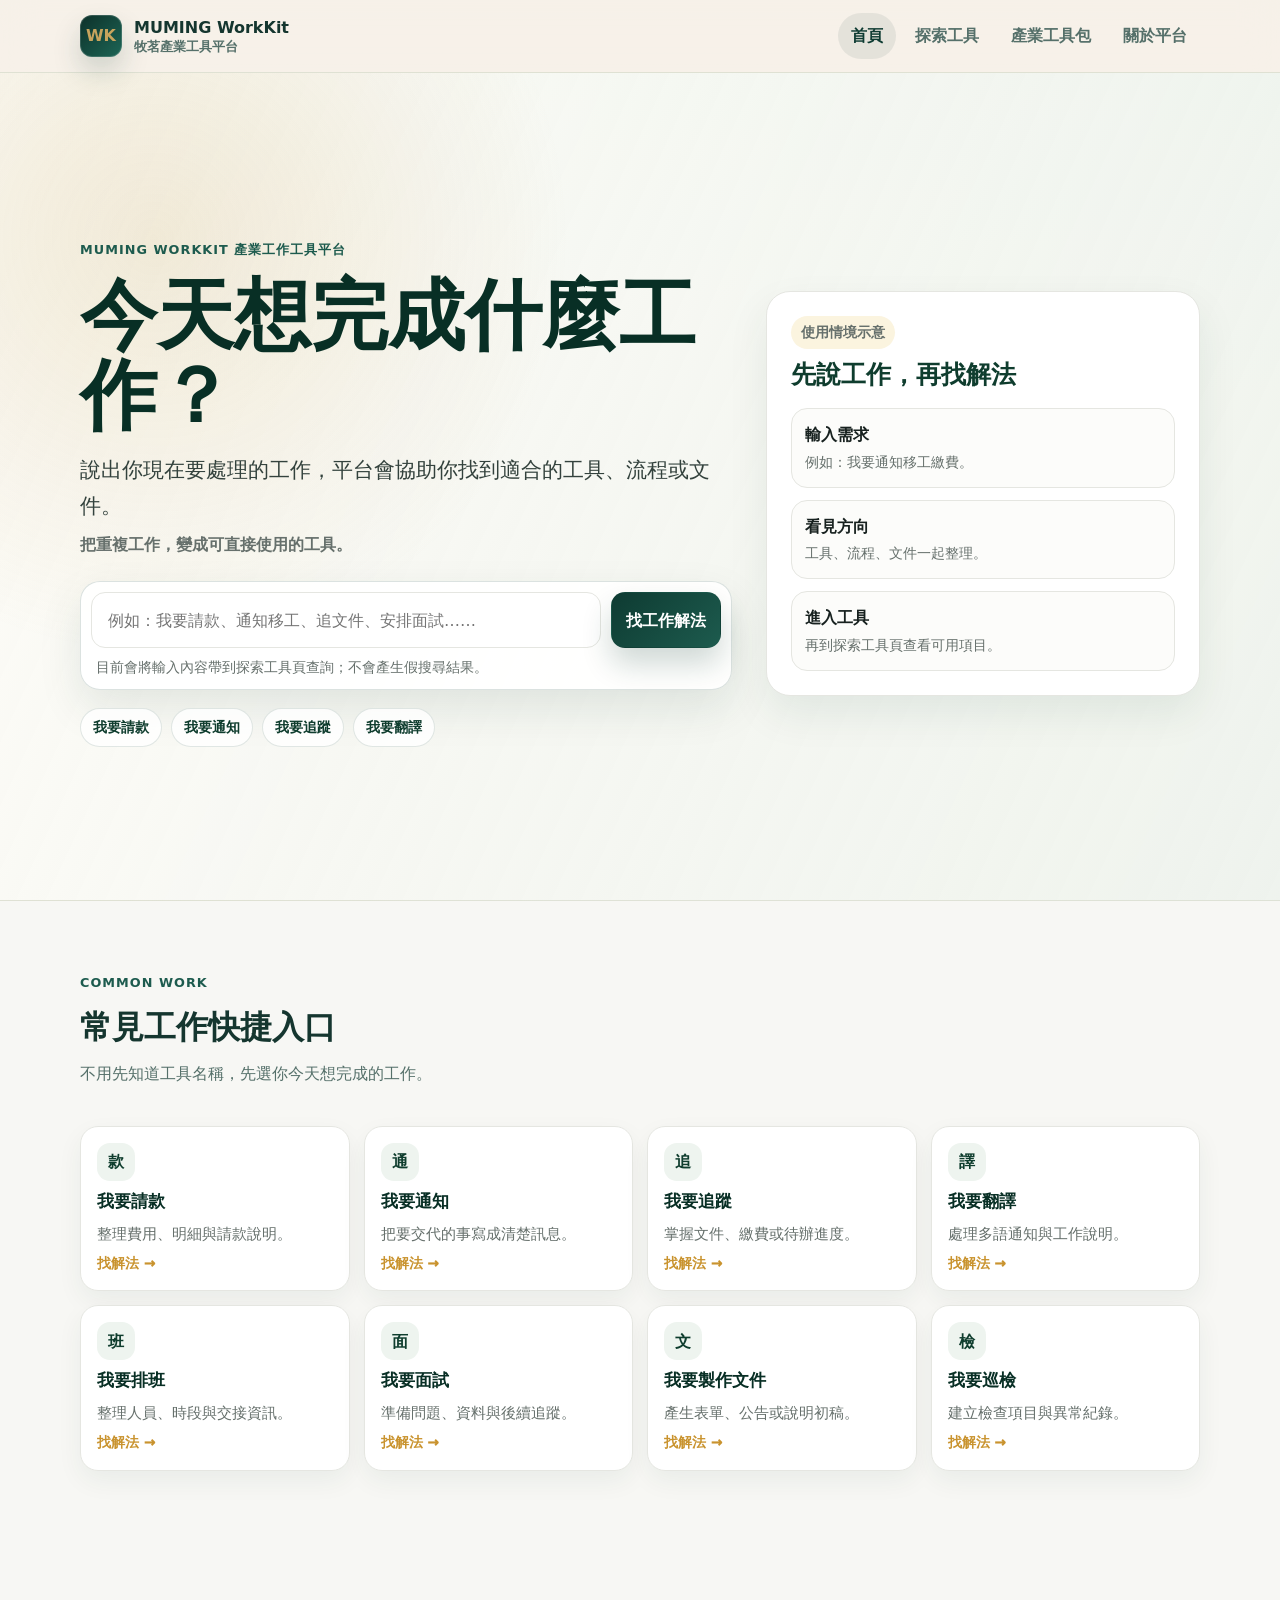
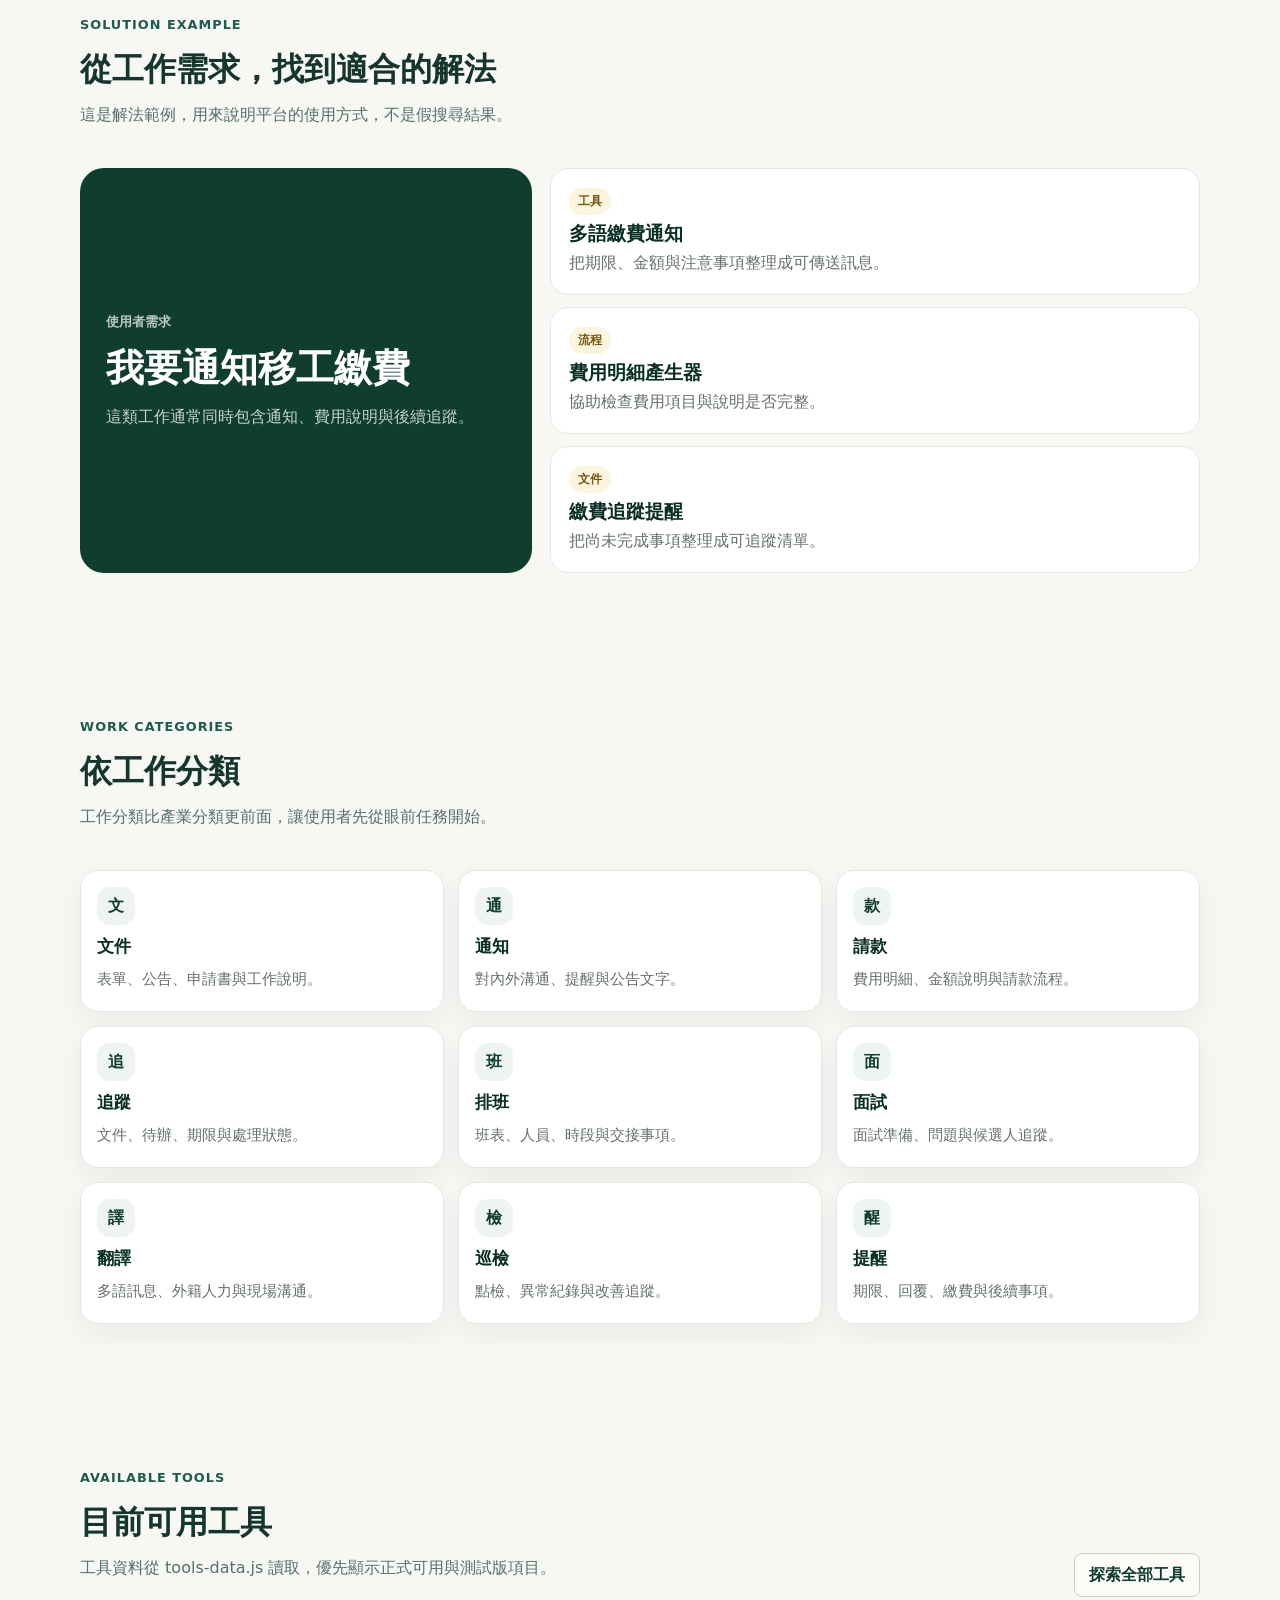
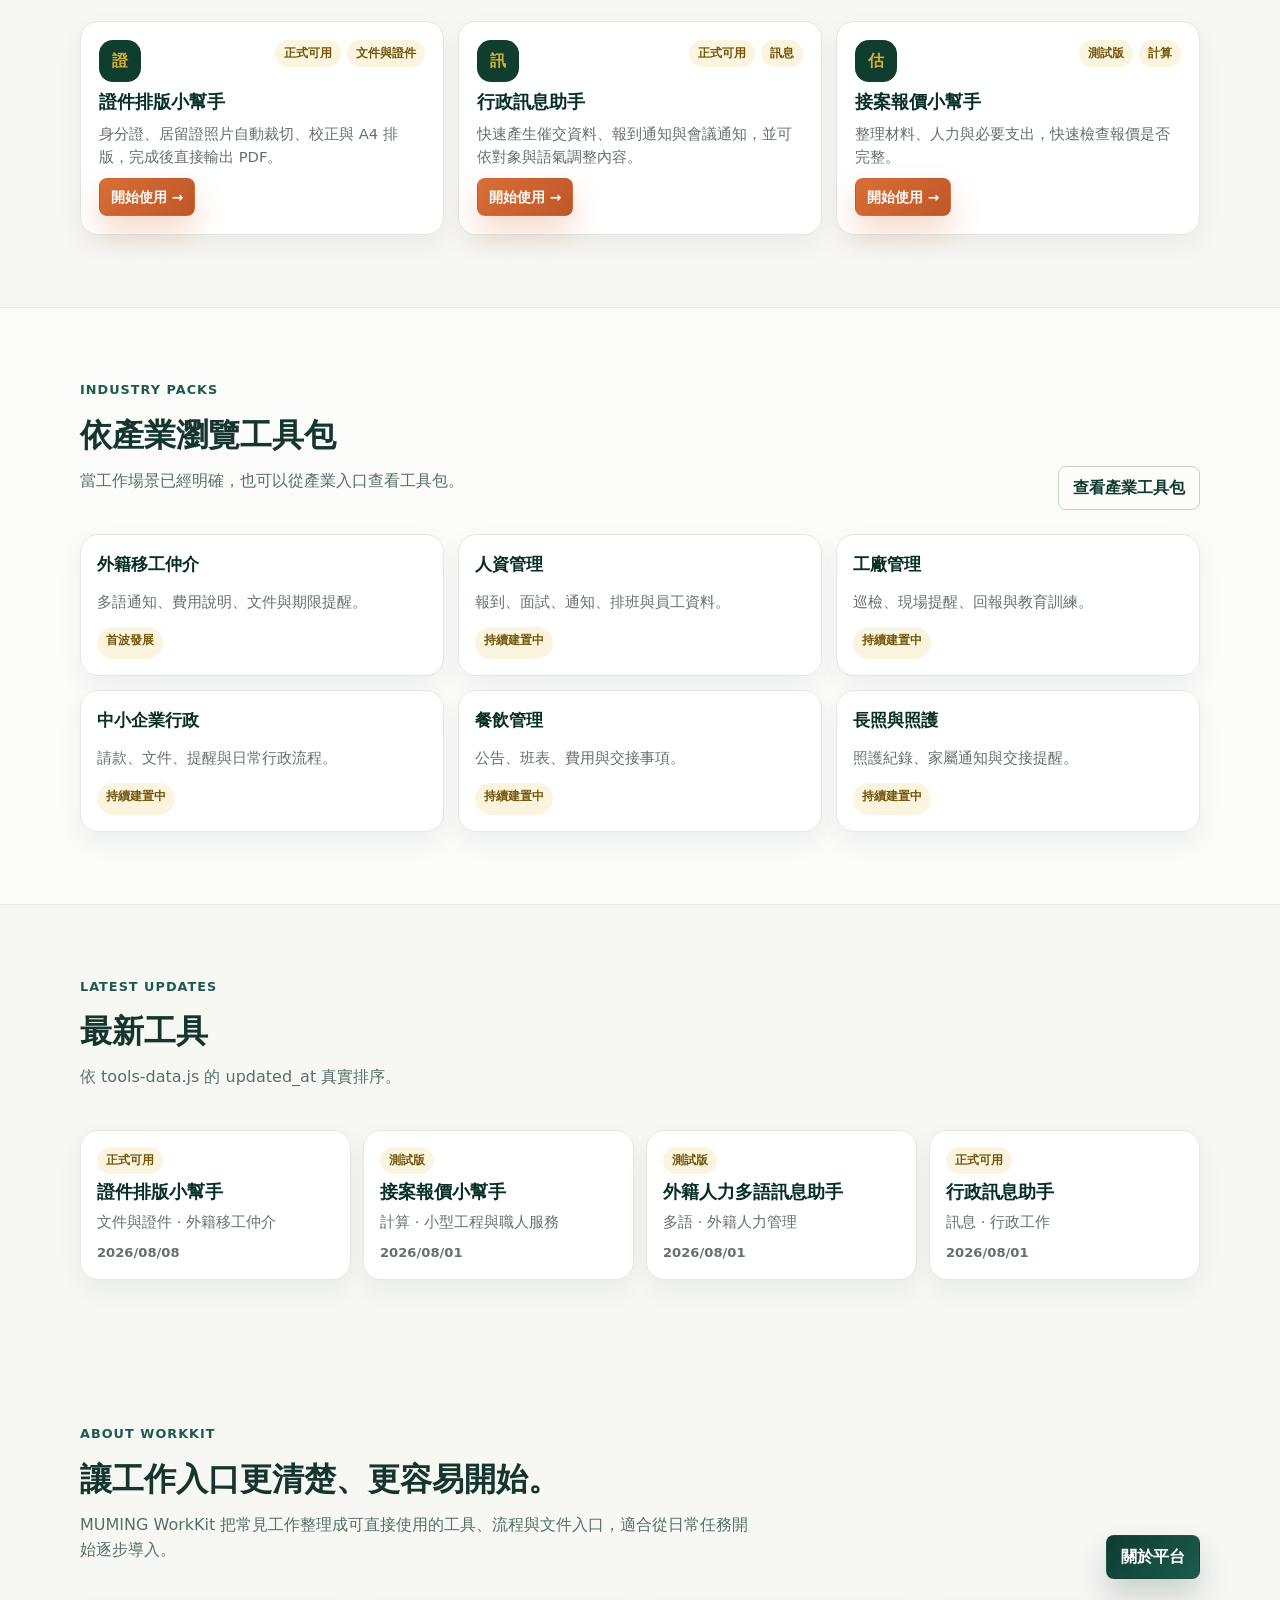
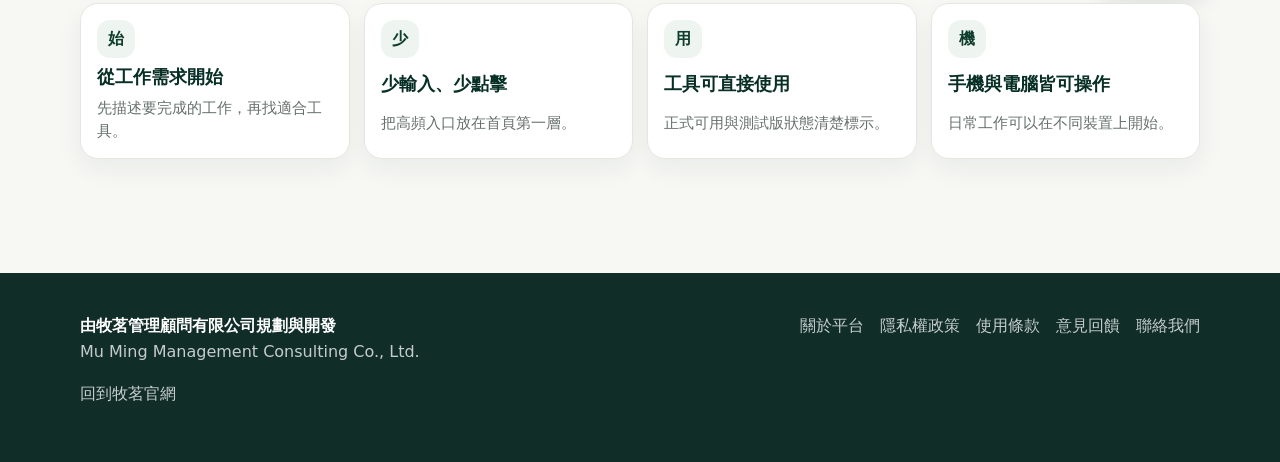
==== commit 08711323: "feat: publish document layout helper" ====
--- a/index.html
+++ b/index.html
@@ -215,9 +215,9 @@
 
 <div class="home-toast" data-home-toast role="status" aria-live="polite"></div>
 
-<script src="assets/js/tools-data.js"></script>
+<script src="assets/js/tools-data.js?v=20260808-document-layout"></script>
 <script src="assets/js/analytics.js"></script>
-<script src="assets/js/main.js"></script>
+<script src="assets/js/main.js?v=20260808-document-layout"></script>
 <script src="assets/js/home.js?v=20260802-task-home"></script>
 </body>
 </html>
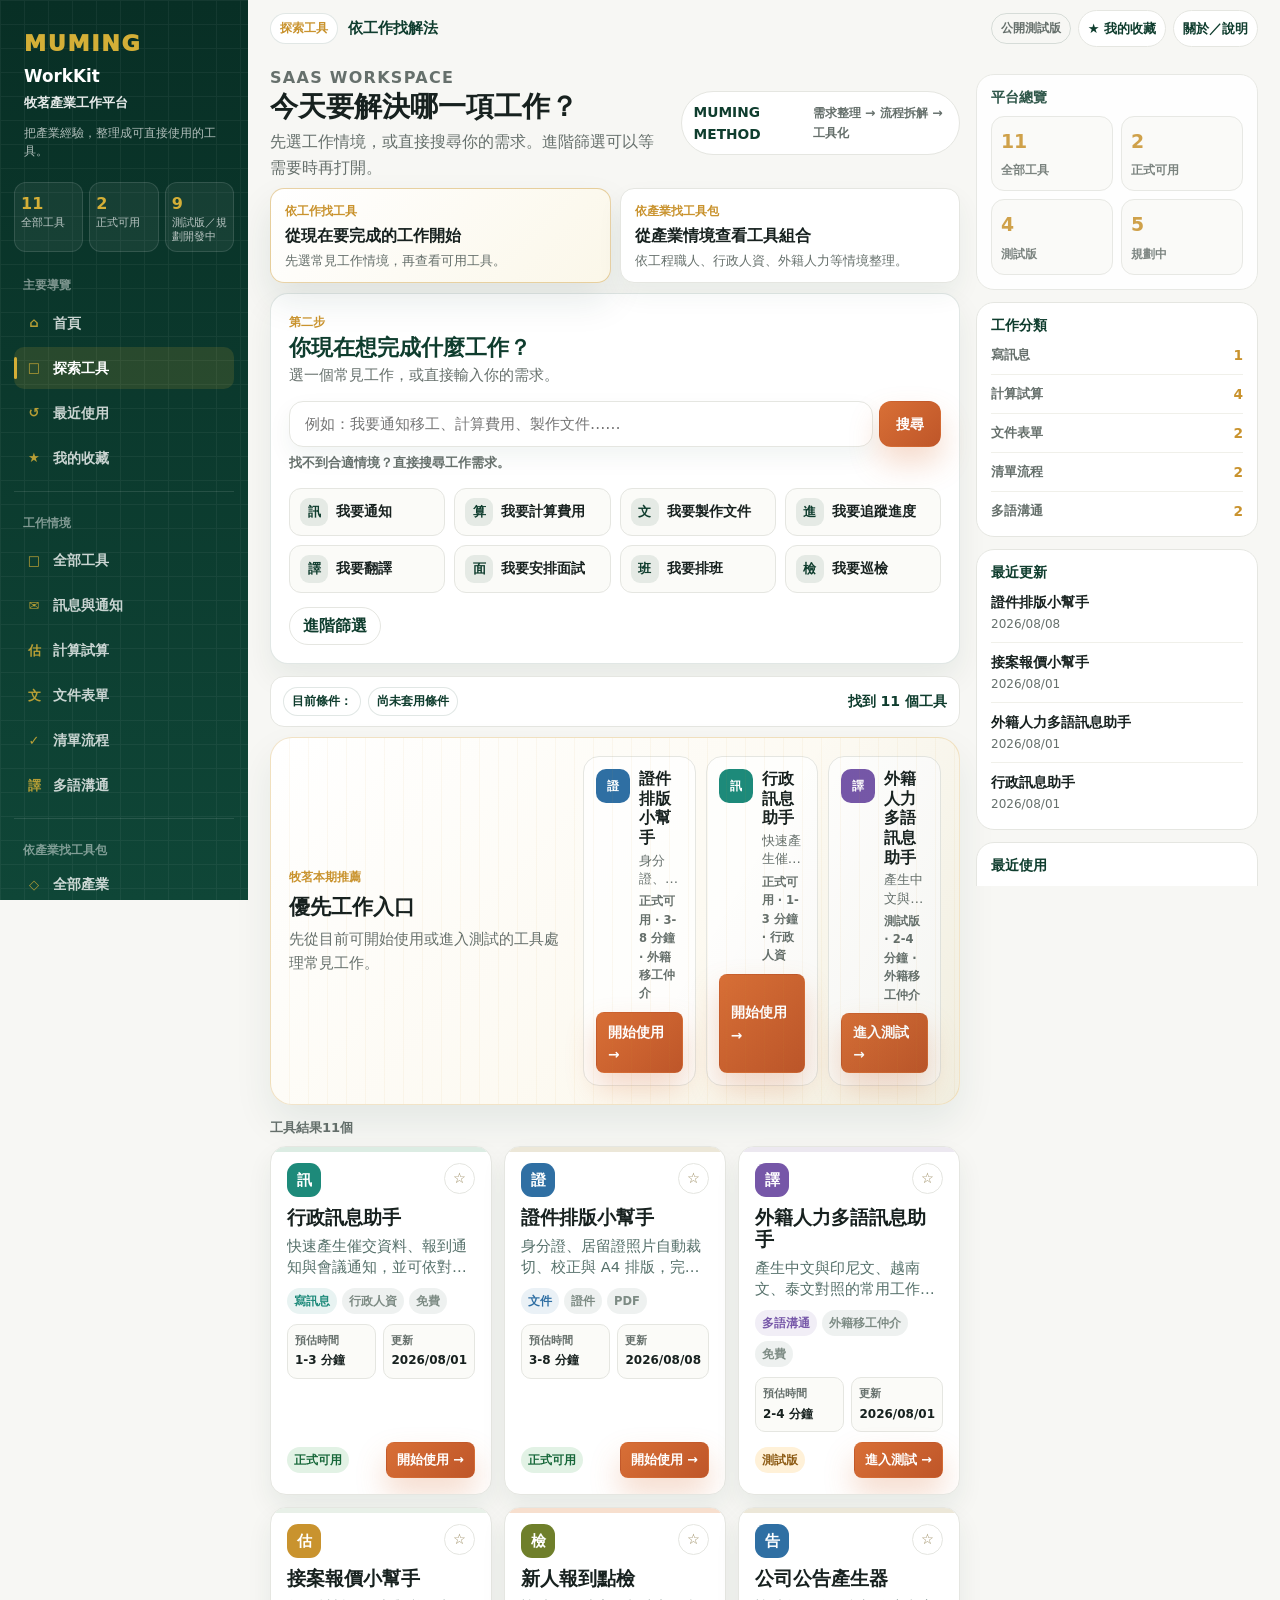
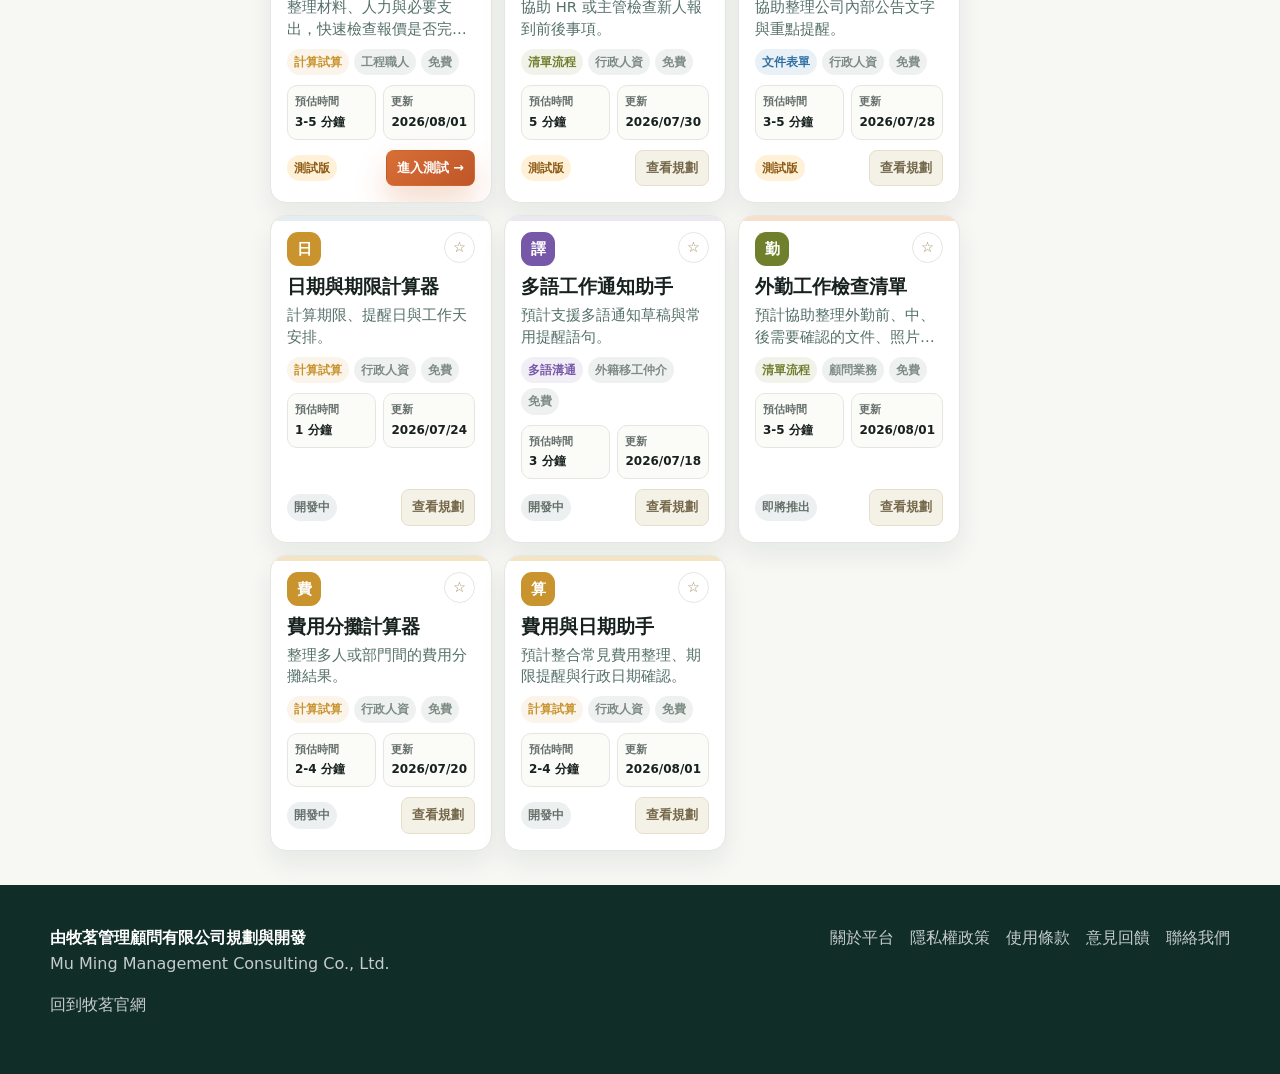
==== commit 365443ef: "Promote tools workspace to homepage" ====
--- a/index.html
+++ b/index.html
@@ -3,221 +3,175 @@
 <head>
   <meta charset="UTF-8">
   <meta name="viewport" content="width=device-width, initial-scale=1">
-  <title>MUMING WorkKit｜今天想完成什麼工作？</title>
-  <meta name="description" content="MUMING WorkKit 從工作需求出發，協助使用者找到適合的工具、流程或文件，把重複工作變成可直接使用的解法。">
+  <title>探索工具｜MUMING WorkKit</title>
+  <meta name="description" content="在 MUMING WorkKit 搜尋行政、工程、多語、文件、計算與流程工具。">
   <link rel="canonical" href="https://sally741117.github.io/muming-workkit/">
-  <meta property="og:title" content="MUMING WorkKit｜今天想完成什麼工作？">
-  <meta property="og:description" content="說出現在要處理的工作，從請款、通知、追蹤、翻譯、文件到巡檢，找到適合的工具與流程。">
+  <meta property="og:title" content="探索工具｜MUMING WorkKit">
+  <meta property="og:description" content="用功能分類與產業篩選快速找到可用工具。">
   <meta property="og:type" content="website">
-  <meta property="og:url" content="https://sally741117.github.io/muming-workkit/">
   <link rel="manifest" href="manifest.webmanifest">
-  <link rel="stylesheet" href="assets/css/styles.css">
-  <link rel="stylesheet" href="assets/css/home.css?v=20260802-task-home">
-  <meta name="theme-color" content="#0e3b32">
+  <link rel="stylesheet" href="assets/css/styles.css?v=20260802-contact-fix">
+  <meta name="theme-color" content="#0f3d2e">
   <link rel="icon" href="data:,">
 </head>
-<body class="home-task-page">
+<body class="tools-workspace-page">
 <a class="skip-link" href="#main">跳到主要內容</a>
-<header class="site-header">
+<header class="site-header tools-mobile-header">
   <div class="container nav">
+    <button class="workspace-menu-button" type="button" data-workspace-menu aria-label="開啟工具導覽" aria-expanded="false">&#9776;</button>
     <a class="brand" href="index.html"><span class="brand-mark">WK</span><span>MUMING WorkKit<small>牧茗產業工具平台</small></span></a>
     <button class="menu-toggle" data-menu-toggle aria-label="開啟選單" aria-expanded="false"><span></span><span></span><span></span></button>
     <nav class="nav-links" data-nav-menu>
-      <a aria-current="page" href="index.html">首頁</a>
-      <a href="tools.html">探索工具</a>
+      <a href="index.html">首頁</a>
+      <a aria-current="page" href="index.html">探索工具</a>
       <a href="industries.html">產業工具包</a>
       <a href="about.html">關於平台</a>
     </nav>
   </div>
 </header>
+<div class="workspace-shell" data-tool-explorer>
+  <aside class="workspace-sidebar" data-workspace-sidebar aria-label="開啟工具導覽">
+    <div class="workspace-brand workspace-brand--method">
+      <a href="index.html" aria-label="MUMING WorkKit"><span class="workspace-brand__muming">MUMING</span><strong>WorkKit</strong><small>&#29287;&#33559;&#29986;&#26989;&#24037;&#20316;&#24179;&#21488;</small></a>
+      <p>&#25226;&#29986;&#26989;&#32147;&#39511;&#65292;&#25972;&#29702;&#25104;&#21487;&#30452;&#25509;&#20351;&#29992;&#30340;&#24037;&#20855;&#12290;</p>
+    </div>
+    <div class="sidebar-stats" data-sidebar-stats>
+      <div><strong data-stat="tools">0</strong><span>&#20840;&#37096;&#24037;&#20855;</span></div>
+      <div><strong data-stat="available">0</strong><span>&#27491;&#24335;&#21487;&#29992;</span></div>
+      <div><strong data-stat="testingPlanning">0</strong><span>&#28204;&#35430;&#29256;&#65295;&#35215;&#21123;&#38283;&#30332;&#20013;</span></div>
+    </div>
+    <nav class="workspace-nav">
+      <p class="workspace-nav-label">&#20027;&#35201;&#23566;&#35261;</p>
+      <a href="index.html"><span>&#8962;</span>&#39318;&#38913;</a>
+      <button class="is-active" type="button" data-tool-nav data-tool-category="all"><span>&#9633;</span>&#25506;&#32034;&#24037;&#20855;</button>
+      <button type="button" data-tool-nav data-tool-quick="recent"><span>&#8634;</span>&#26368;&#36817;&#20351;&#29992;</button>
+      <button type="button" data-tool-nav data-tool-quick="favorites"><span>&#9733;</span>&#25105;&#30340;&#25910;&#34255;</button>
+      <hr>
+      <p class="workspace-nav-label">&#24037;&#20316;&#24773;&#22659;</p>
+      <button type="button" data-tool-nav data-tool-category="all"><span>&#9633;</span>&#20840;&#37096;&#24037;&#20855;</button>
+      <button type="button" data-tool-nav data-tool-category="message"><span>&#9993;</span>&#35338;&#24687;&#33287;&#36890;&#30693;</button>
+      <button type="button" data-tool-nav data-tool-category="calculation"><span>&#20272;</span>&#35336;&#31639;&#35430;&#31639;</button>
+      <button type="button" data-tool-nav data-tool-category="document"><span>&#25991;</span>&#25991;&#20214;&#34920;&#21934;</button>
+      <button type="button" data-tool-nav data-tool-category="checklist"><span>&#10003;</span>&#28165;&#21934;&#27969;&#31243;</button>
+      <button type="button" data-tool-nav data-tool-category="multilingual"><span>&#35695;</span>&#22810;&#35486;&#28317;&#36890;</button>
+      <hr>
+      <p class="workspace-nav-label">依產業找工具包</p>
+      <button type="button" data-tool-nav data-tool-industry-nav="all"><span>&#9671;</span>全部產業</button>
+      <button type="button" data-tool-nav data-tool-industry-nav="skilled-trades"><span>&#24037;</span>&#24037;&#31243;&#32887;&#20154;</button>
+      <button type="button" data-tool-nav data-tool-industry-nav="admin-hr"><span>&#20154;</span>&#34892;&#25919;&#20154;&#36039;</button>
+      <button type="button" data-tool-nav data-tool-industry-nav="foreign-workforce"><span>&#22806;</span>外籍移工仲介</button>
+      <button type="button" data-tool-nav data-tool-industry-nav="factory"><span>&#24288;</span>&#24037;&#24288;&#31649;&#29702;</button>
+      <button type="button" data-tool-nav data-tool-industry-nav="consulting-sales"><span>&#26989;</span>&#39015;&#21839;&#26989;&#21209;</button>
+      <button type="button" data-tool-nav data-tool-industry-nav="all" data-industry-more="true"><span>+</span>&#26356;&#22810;&#29986;&#26989;</button>
+      <hr>
+      <p class="workspace-nav-label">&#20854;&#20182;</p>
+      <a href="about.html"><span>?</span>&#20351;&#29992;&#35498;&#26126;</a>
+      <a href="about.html"><span>i</span>&#38364;&#26044;&#24179;&#21488;</a>
+    </nav>
+    <div class="sidebar-powered"><span>Powered by</span><strong>MUMING METHOD</strong><small>&#38656;&#27714;&#25972;&#29702;&#12539;&#27969;&#31243;&#25286;&#35299;&#12539;&#24037;&#20855;&#21270;</small></div>
+  </aside>
 
-<main id="main">
-  <section class="home-hero" aria-labelledby="home-title">
-    <div class="container home-hero__grid">
-      <div class="home-hero__copy">
-        <p class="eyebrow">MUMING WorkKit 產業工作工具平台</p>
-        <h1 id="home-title">今天想完成什麼工作？</h1>
-        <p class="home-hero__lead">說出你現在要處理的工作，平台會協助你找到適合的工具、流程或文件。</p>
-        <p class="home-hero__value">把重複工作，變成可直接使用的工具。</p>
-
-        <form class="home-search" data-work-search-form>
-          <label class="home-search__label" for="home-work-search">工作需求搜尋</label>
-          <div class="home-search__row">
-            <input id="home-work-search" data-work-search type="search" placeholder="例如：我要請款、通知移工、追文件、安排面試……" autocomplete="off">
-            <button class="button button-secondary" type="submit">找工作解法</button>
+  <div class="workspace-backdrop" data-workspace-backdrop hidden></div>
+  <main id="main" class="workspace-main">
+    <section class="workspace-toolbar workspace-toolbar--minimal" aria-label="頁面工具列">
+      <div class="workspace-toolbar-note"><span>探索工具</span><strong>依工作找解法</strong></div>
+      <div class="workspace-top-actions" aria-label="其他"><span>公開測試版</span><button type="button" data-tool-nav data-tool-quick="favorites">★ 我的收藏</button><a href="about.html">關於／說明</a></div>
+    </section>
+    <div class="workspace-content-shell">
+      <div class="workspace-center">
+        <section class="workspace-heading workspace-heading--method">
+          <div><p class="eyebrow">SaaS workspace</p><h1>今天要解決哪一項工作？</h1><p>先選工作情境，或直接搜尋你的需求。進階篩選可以等需要時再打開。</p></div>
+          <div class="method-card method-card--compact" aria-label="MUMING METHOD"><strong>MUMING METHOD</strong><span>需求整理 → 流程拆解 → 工具化</span></div>
+        </section>
+        <section class="browse-mode-grid browse-mode-grid--compact" role="tablist" aria-label="瀏覽模式">
+          <button class="browse-mode-card is-active" type="button" role="tab" data-mode="work" aria-selected="true">
+            <span>依工作找工具</span>
+            <h2>從現在要完成的工作開始</h2>
+            <p>先選常見工作情境，再查看可用工具。</p>
+          </button>
+          <button class="browse-mode-card" type="button" role="tab" data-mode="industry" aria-selected="false">
+            <span>依產業找工具包</span>
+            <h2>從產業情境查看工具組合</h2>
+            <p>依工程職人、行政人資、外籍人力等情境整理。</p>
+          </button>
+        </section>
+        <section class="work-intent-panel" data-work-mode-panel aria-label="工作情境與搜尋">
+          <div class="work-intent-head"><span>第二步</span><h2>你現在想完成什麼工作？</h2><p>選一個常見工作，或直接輸入你的需求。</p></div>
+          <form class="workspace-search work-intent-search" onsubmit="return false;">
+            <input data-tool-search type="search" placeholder="例如：我要通知移工、計算費用、製作文件……" aria-label="搜尋工作需求或工具">
+            <button class="button button-small button-primary" type="submit">搜尋</button>
+            <small>找不到合適情境？直接搜尋工作需求。</small>
+          </form>
+          <div class="work-scenario-grid" data-work-scenarios aria-label="常見工作情境">
+            <button type="button" data-work-scenario="notify"><span>訊</span><strong>我要通知</strong></button>
+            <button type="button" data-work-scenario="cost"><span>算</span><strong>我要計算費用</strong></button>
+            <button type="button" data-work-scenario="document"><span>文</span><strong>我要製作文件</strong></button>
+            <button type="button" data-work-scenario="tracking"><span>進</span><strong>我要追蹤進度</strong></button>
+            <button type="button" data-work-scenario="translate"><span>譯</span><strong>我要翻譯</strong></button>
+            <button type="button" data-work-scenario="interview"><span>面</span><strong>我要安排面試</strong></button>
+            <button type="button" data-work-scenario="schedule"><span>班</span><strong>我要排班</strong></button>
+            <button type="button" data-work-scenario="inspection"><span>檢</span><strong>我要巡檢</strong></button>
           </div>
-          <p class="home-search__hint">目前會將輸入內容帶到探索工具頁查詢；不會產生假搜尋結果。</p>
-        </form>
-
-        <div class="home-quick-row" aria-label="常見工作捷徑">
-          <a href="tools.html?q=請款">我要請款</a>
-          <a href="tools.html?q=通知">我要通知</a>
-          <a href="tools.html?q=追蹤">我要追蹤</a>
-          <a href="tools.html?q=翻譯">我要翻譯</a>
-        </div>
+          <div class="advanced-filter-box">
+            <button class="filter-toggle advanced-filter-toggle" type="button" data-filter-toggle aria-expanded="false">進階篩選</button>
+            <div class="workspace-controls advanced-filter-panel" data-filter-panel>
+              <label>產業
+                <select class="control" data-tool-industry>
+                  <option value="all">全部產業</option>
+                  <option value="admin-hr">行政人資</option>
+                  <option value="skilled-trades">工程職人</option>
+                  <option value="foreign-workforce">外籍移工仲介</option>
+                  <option value="factory">工廠管理</option>
+                  <option value="consulting-sales">顧問業務</option>
+                </select>
+              </label>
+              <label>狀態
+                <select class="control" data-tool-status aria-label="狀態">
+                  <option value="all">全部狀態</option>
+                  <option value="正式可用">正式可用</option>
+                  <option value="測試版">測試版</option>
+                  <option value="開發中">開發中</option>
+                </select>
+              </label>
+              <label>排序
+                <select class="control" data-tool-sort aria-label="排序">
+                  <option value="recommended">推薦</option>
+                  <option value="latest">最新</option>
+                  <option value="name">名稱</option>
+                </select>
+              </label>
+              <button class="button button-small button-outline" type="button" data-clear-filters>清除全部條件</button>
+            </div>
+          </div>
+        </section>
+        <section class="workspace-active-filters" data-work-mode-panel data-active-filters aria-label="目前條件"></section>
+        <section class="featured-tool-panel featured-tool-panel--dynamic" data-work-mode-panel data-featured-tools aria-label="推薦工具"></section>
+        <section class="industry-mode-panel" data-industry-mode-panel hidden aria-label="產業解法">
+          <div class="industry-mode-head"><span>產業解法</span><h2>依產業情境整理工具組合</h2><p>由現有工具資料計算每個產業的工具狀態，直接在本頁瀏覽，不跳轉到其他頁面。</p></div>
+          <div class="industry-solution-grid" data-industry-solutions></div>
+          <div class="industry-related-panel" data-industry-related></div>
+        </section>
+        <section class="workspace-results" data-work-mode-panel><div class="workspace-result-head">工具結果 <strong data-result-count>0</strong> 個</div><div class="workspace-tool-grid" data-tool-list></div><div class="empty-state workspace-empty" data-empty-state hidden><h2>找不到符合條件的工具</h2><p>可以移除部分條件、清除全部篩選，或改用較短關鍵字描述你的工作需求。</p><div class="empty-actions"><button class="button button-small button-secondary" type="button" data-clear-filters>清除全部篩選</button><button class="button button-small button-outline" type="button" data-relax-status>查看測試版／規劃中工具</button></div></div></section>
       </div>
-
-      <aside class="home-hero__sample" aria-label="使用方式示意">
-        <span class="home-sample__tag">使用情境示意</span>
-        <h2>先說工作，再找解法</h2>
-        <ol>
-          <li><strong>輸入需求</strong><span>例如：我要通知移工繳費。</span></li>
-          <li><strong>看見方向</strong><span>工具、流程、文件一起整理。</span></li>
-          <li><strong>進入工具</strong><span>再到探索工具頁查看可用項目。</span></li>
-        </ol>
+      <aside class="workspace-side-panel" aria-label="&#24179;&#21488;&#32317;&#35261;">
+        <section class="side-card side-card--overview"><h2>&#24179;&#21488;&#32317;&#35261;</h2><div class="side-stat-grid" data-platform-overview></div></section>
+        <section class="side-card"><h2>&#24037;&#20316;&#20998;&#39006;</h2><div data-category-summary></div></section>
+        <section class="side-card"><h2>&#26368;&#36817;&#26356;&#26032;</h2><div data-recent-updates></div></section>
+        <section class="side-card"><h2>&#26368;&#36817;&#20351;&#29992;</h2><div data-recent-tools><p class="side-empty">&#23578;&#28961;&#26368;&#36817;&#20351;&#29992;&#24037;&#20855;</p></div></section>
+        <section class="side-card"><h2>&#25105;&#30340;&#25910;&#34255;</h2><div data-favorite-tools><p class="side-empty">&#23578;&#26410;&#25910;&#34255;&#24037;&#20855;</p></div></section>
+        <section class="side-card side-card--help"><h2>&#38656;&#35201;&#21332;&#21161;&#65311;</h2><p>&#29287;&#33559;&#39015;&#21839;&#22296;&#38538;&#21487;&#21332;&#21161;&#20225;&#26989;&#25972;&#29702;&#38656;&#27714;&#33287;&#35215;&#21123;&#24037;&#20316;&#24037;&#20855;&#12290;</p><a class="button button-small button-secondary" href="mailto:muming9000@gmail.com?subject=MUMING%20WorkKit%20%E4%BC%81%E6%A5%AD%E5%B7%A5%E5%85%B7%E9%9C%80%E6%B1%82">&#32879;&#32097;&#25105;&#20497; &#8594;</a></section>
       </aside>
     </div>
-  </section>
-
-  <section class="section home-work-shortcuts" id="common-work" aria-labelledby="shortcut-title">
-    <div class="container">
-      <div class="section-head">
-        <div>
-          <p class="eyebrow">Common work</p>
-          <h2 id="shortcut-title">常見工作快捷入口</h2>
-          <p>不用先知道工具名稱，先選你今天想完成的工作。</p>
-        </div>
-      </div>
-      <div class="home-card-grid home-card-grid--work">
-        <a class="home-work-card" href="tools.html?q=請款"><span>款</span><strong>我要請款</strong><p>整理費用、明細與請款說明。</p><em>找解法 →</em></a>
-        <a class="home-work-card" href="tools.html?q=通知"><span>通</span><strong>我要通知</strong><p>把要交代的事寫成清楚訊息。</p><em>找解法 →</em></a>
-        <a class="home-work-card" href="tools.html?q=追蹤"><span>追</span><strong>我要追蹤</strong><p>掌握文件、繳費或待辦進度。</p><em>找解法 →</em></a>
-        <a class="home-work-card" href="tools.html?q=翻譯"><span>譯</span><strong>我要翻譯</strong><p>處理多語通知與工作說明。</p><em>找解法 →</em></a>
-        <a class="home-work-card" href="tools.html?q=排班"><span>班</span><strong>我要排班</strong><p>整理人員、時段與交接資訊。</p><em>找解法 →</em></a>
-        <a class="home-work-card" href="tools.html?q=面試"><span>面</span><strong>我要面試</strong><p>準備問題、資料與後續追蹤。</p><em>找解法 →</em></a>
-        <a class="home-work-card" href="tools.html?q=文件"><span>文</span><strong>我要製作文件</strong><p>產生表單、公告或說明初稿。</p><em>找解法 →</em></a>
-        <a class="home-work-card" href="tools.html?q=巡檢"><span>檢</span><strong>我要巡檢</strong><p>建立檢查項目與異常紀錄。</p><em>找解法 →</em></a>
-      </div>
-    </div>
-  </section>
-
-  <section class="section home-solution-demo" aria-labelledby="solution-title">
-    <div class="container">
-      <div class="section-head">
-        <div>
-          <p class="eyebrow">Solution example</p>
-          <h2 id="solution-title">從工作需求，找到適合的解法</h2>
-          <p>這是解法範例，用來說明平台的使用方式，不是假搜尋結果。</p>
-        </div>
-      </div>
-      <div class="home-solution">
-        <div class="home-solution__input">
-          <span>使用者需求</span>
-          <blockquote>我要通知移工繳費</blockquote>
-          <p>這類工作通常同時包含通知、費用說明與後續追蹤。</p>
-        </div>
-        <div class="home-solution__cards">
-          <article><span>工具</span><h3>多語繳費通知</h3><p>把期限、金額與注意事項整理成可傳送訊息。</p></article>
-          <article><span>流程</span><h3>費用明細產生器</h3><p>協助檢查費用項目與說明是否完整。</p></article>
-          <article><span>文件</span><h3>繳費追蹤提醒</h3><p>把尚未完成事項整理成可追蹤清單。</p></article>
-        </div>
-      </div>
-    </div>
-  </section>
-
-  <section class="section home-work-categories" aria-labelledby="category-title">
-    <div class="container">
-      <div class="section-head">
-        <div>
-          <p class="eyebrow">Work categories</p>
-          <h2 id="category-title">依工作分類</h2>
-          <p>工作分類比產業分類更前面，讓使用者先從眼前任務開始。</p>
-        </div>
-      </div>
-      <div class="home-category-grid">
-        <a href="tools.html?q=文件"><span>文</span><strong>文件</strong><p>表單、公告、申請書與工作說明。</p></a>
-        <a href="tools.html?q=通知"><span>通</span><strong>通知</strong><p>對內外溝通、提醒與公告文字。</p></a>
-        <a href="tools.html?q=請款"><span>款</span><strong>請款</strong><p>費用明細、金額說明與請款流程。</p></a>
-        <a href="tools.html?q=追蹤"><span>追</span><strong>追蹤</strong><p>文件、待辦、期限與處理狀態。</p></a>
-        <a href="tools.html?q=排班"><span>班</span><strong>排班</strong><p>班表、人員、時段與交接事項。</p></a>
-        <a href="tools.html?q=面試"><span>面</span><strong>面試</strong><p>面試準備、問題與候選人追蹤。</p></a>
-        <a href="tools.html?q=翻譯"><span>譯</span><strong>翻譯</strong><p>多語訊息、外籍人力與現場溝通。</p></a>
-        <a href="tools.html?q=巡檢"><span>檢</span><strong>巡檢</strong><p>點檢、異常紀錄與改善追蹤。</p></a>
-        <a href="tools.html?q=提醒"><span>醒</span><strong>提醒</strong><p>期限、回覆、繳費與後續事項。</p></a>
-      </div>
-    </div>
-  </section>
-
-  <section class="section home-featured-tools" aria-labelledby="featured-title">
-    <div class="container">
-      <div class="section-head">
-        <div>
-          <p class="eyebrow">Available tools</p>
-          <h2 id="featured-title">目前可用工具</h2>
-          <p>工具資料從 tools-data.js 讀取，優先顯示正式可用與測試版項目。</p>
-        </div>
-        <a class="button button-outline" href="tools.html">探索全部工具</a>
-      </div>
-      <div class="home-tool-grid" data-home-featured-tools></div>
-    </div>
-  </section>
-
-  <section class="section home-industries" aria-labelledby="industry-title">
-    <div class="container">
-      <div class="section-head">
-        <div>
-          <p class="eyebrow">Industry packs</p>
-          <h2 id="industry-title">依產業瀏覽工具包</h2>
-          <p>當工作場景已經明確，也可以從產業入口查看工具包。</p>
-        </div>
-        <a class="button button-outline" href="industries.html">查看產業工具包</a>
-      </div>
-      <div class="home-industry-grid">
-        <a href="tools.html?industry=外籍人力"><strong>外籍移工仲介</strong><p>多語通知、費用說明、文件與期限提醒。</p><span>首波發展</span></a>
-        <a href="tools.html?industry=行政人資"><strong>人資管理</strong><p>報到、面試、通知、排班與員工資料。</p><span>持續建置中</span></a>
-        <a href="tools.html?industry=工廠管理"><strong>工廠管理</strong><p>巡檢、現場提醒、回報與教育訓練。</p><span>持續建置中</span></a>
-        <a href="tools.html?q=行政工作"><strong>中小企業行政</strong><p>請款、文件、提醒與日常行政流程。</p><span>持續建置中</span></a>
-        <a href="tools.html?q=餐飲管理"><strong>餐飲管理</strong><p>公告、班表、費用與交接事項。</p><span>持續建置中</span></a>
-        <a href="tools.html?q=長照照護"><strong>長照與照護</strong><p>照護紀錄、家屬通知與交接提醒。</p><span>持續建置中</span></a>
-      </div>
-    </div>
-  </section>
-
-  <section class="section home-latest-tools" aria-labelledby="latest-title">
-    <div class="container">
-      <div class="section-head">
-        <div>
-          <p class="eyebrow">Latest updates</p>
-          <h2 id="latest-title">最新工具</h2>
-          <p>依 tools-data.js 的 updated_at 真實排序。</p>
-        </div>
-      </div>
-      <div class="home-latest-list" data-home-latest-tools></div>
-    </div>
-  </section>
-
-  <section class="section home-short-about" aria-labelledby="about-title">
-    <div class="container">
-      <div class="section-head">
-        <div>
-          <p class="eyebrow">About WorkKit</p>
-          <h2 id="about-title">讓工作入口更清楚、更容易開始。</h2>
-          <p>MUMING WorkKit 把常見工作整理成可直接使用的工具、流程與文件入口，適合從日常任務開始逐步導入。</p>
-        </div>
-        <a class="button button-secondary" href="about.html">關於平台</a>
-      </div>
-      <div class="home-feature-grid">
-        <article><span>始</span><h3>從工作需求開始</h3><p>先描述要完成的工作，再找適合工具。</p></article>
-        <article><span>少</span><h3>少輸入、少點擊</h3><p>把高頻入口放在首頁第一層。</p></article>
-        <article><span>用</span><h3>工具可直接使用</h3><p>正式可用與測試版狀態清楚標示。</p></article>
-        <article><span>機</span><h3>手機與電腦皆可操作</h3><p>日常工作可以在不同裝置上開始。</p></article>
-      </div>
-    </div>
-  </section>
-</main>
-
-<footer class="site-footer">
+  </main>
+</div>
+<footer class="site-footer workspace-footer">
   <div class="container footer-grid">
     <div><strong>由牧茗管理顧問有限公司規劃與開發</strong><p>Mu Ming Management Consulting Co., Ltd.</p><p><a href="https://sally741117.github.io/muming-website/">回到牧茗官網</a></p></div>
-    <nav class="footer-links"><a href="about.html">關於平台</a><a href="privacy.html">隱私權政策</a><a href="terms.html">使用條款</a><a href="mailto:muming9000@gmail.com?subject=MUMING%20WorkKit%20使用回饋">意見回饋</a><a href="mailto:muming9000@gmail.com">聯絡我們</a></nav>
+    <nav class="footer-links"><a href="about.html">關於平台</a><a href="privacy.html">隱私權政策</a><a href="terms.html">使用條款</a><a href="mailto:muming9000@gmail.com?subject=MUMING%20WorkKit%20%E4%BD%BF%E7%94%A8%E5%9B%9E%E9%A5%8B">意見回饋</a><a href="mailto:muming9000@gmail.com">聯絡我們</a></nav>
   </div>
 </footer>
-
-<div class="home-toast" data-home-toast role="status" aria-live="polite"></div>
-
 <script src="assets/js/tools-data.js?v=20260808-document-layout"></script>
-<script src="assets/js/analytics.js"></script>
+<script src="assets/js/analytics.js?v=20260801"></script>
 <script src="assets/js/main.js?v=20260808-document-layout"></script>
-<script src="assets/js/home.js?v=20260802-task-home"></script>
 </body>
 </html>
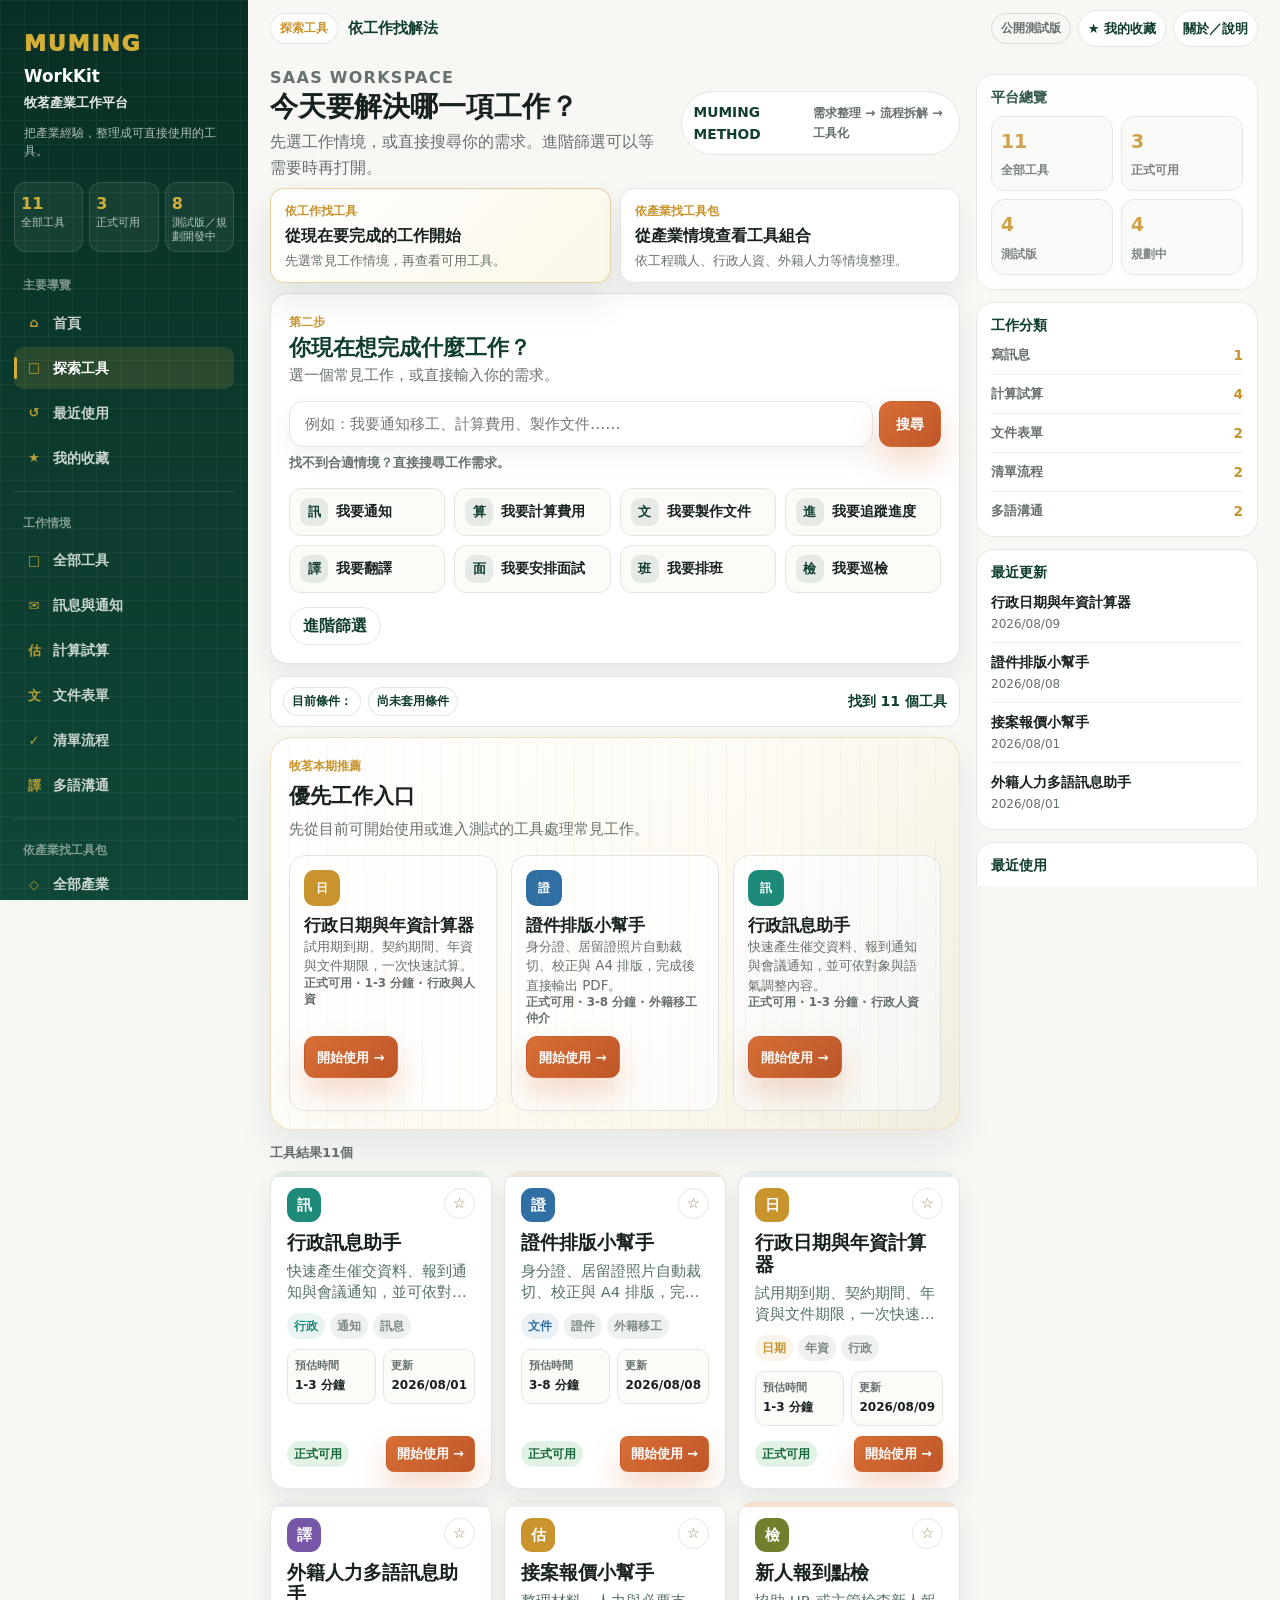
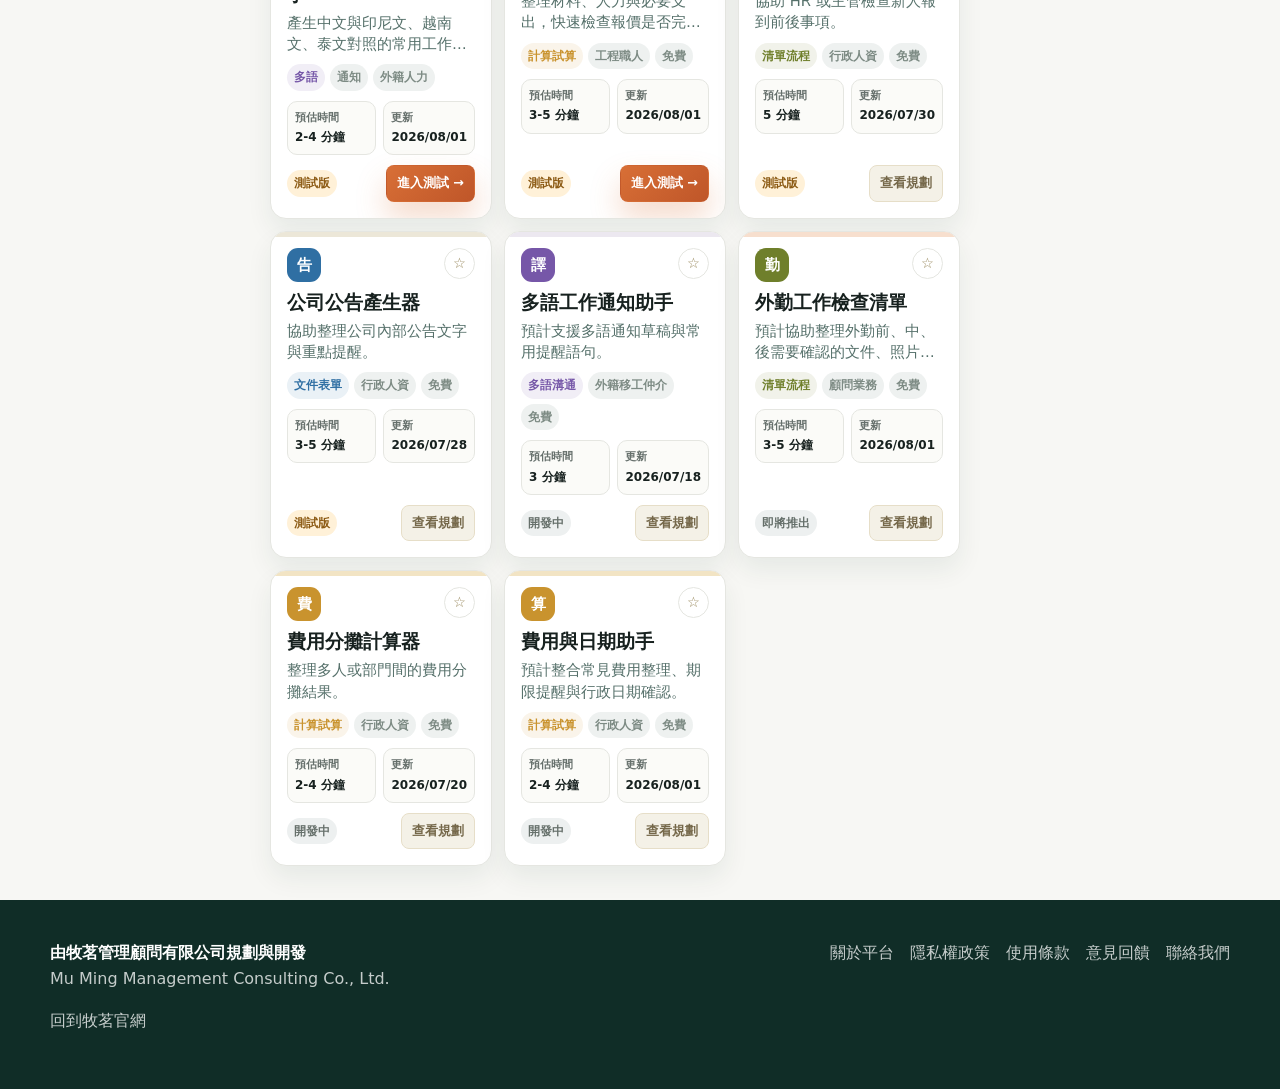
==== commit 50138d19: "refresh WorkKit tool data cache" ====
--- a/index.html
+++ b/index.html
@@ -170,7 +170,7 @@
     <nav class="footer-links"><a href="about.html">關於平台</a><a href="privacy.html">隱私權政策</a><a href="terms.html">使用條款</a><a href="mailto:muming9000@gmail.com?subject=MUMING%20WorkKit%20%E4%BD%BF%E7%94%A8%E5%9B%9E%E9%A5%8B">意見回饋</a><a href="mailto:muming9000@gmail.com">聯絡我們</a></nav>
   </div>
 </footer>
-<script src="assets/js/tools-data.js?v=20260808-document-layout"></script>
+<script src="assets/js/tools-data.js?v=20260809-admin-date"></script>
 <script src="assets/js/analytics.js?v=20260801"></script>
 <script src="assets/js/main.js?v=20260808-document-layout"></script>
 </body>
--- a/assets/css/styles.css
+++ b/assets/css/styles.css
@@ -757,6 +757,11 @@
 @media (max-width:1023px){.workspace-heading--method{padding-top:4px}.method-card--compact{display:none}.work-scenario-grid{grid-template-columns:repeat(2,minmax(0,1fr))}.advanced-filter-toggle{min-height:42px}.advanced-filter-panel.is-open{grid-template-columns:1fr 1fr}.advanced-filter-panel [data-clear-filters]{grid-column:1/-1}.workspace-active-filters{align-items:flex-start;display:grid}.workspace-active-filters strong{white-space:normal}.featured-tool-panel{display:none}}
 @media (max-width:430px){.browse-mode-grid--compact{grid-template-columns:1fr}.work-intent-panel{padding:14px}.work-scenario-grid{gap:8px}.work-scenario-grid button{padding:8px;gap:6px}.work-scenario-grid button strong{font-size:.82rem}.advanced-filter-panel.is-open{grid-template-columns:1fr}.workspace-active-filters{padding:9px}.filter-chip-row{gap:6px}}
 
+/* Featured tools layout */
+.featured-tool-panel--dynamic{grid-template-columns:1fr;align-items:start;gap:14px}.featured-tool-panel__head{max-width:760px;align-content:start}.featured-tool-list{grid-template-columns:repeat(3,minmax(0,1fr));gap:14px}.featured-tool-card{display:grid;grid-template-columns:1fr;grid-template-rows:auto auto minmax(0,1fr) auto auto;align-content:start;gap:9px;min-width:0;min-height:230px;padding:14px}.featured-tool-card .tool-icon{width:36px;height:36px}.featured-tool-card strong{font-size:1.04rem;line-height:1.32;word-break:keep-all;overflow-wrap:normal}.featured-tool-card p{margin:0;-webkit-line-clamp:3;font-size:.84rem;line-height:1.45;word-break:normal;overflow-wrap:break-word}.featured-tool-card small{font-size:.74rem;line-height:1.35}.featured-tool-card .button{grid-column:auto;align-self:end;justify-self:start;width:auto;min-height:42px;padding:9px 12px;border-radius:11px}.featured-tool-card .button-small{min-height:42px;padding:9px 12px;font-size:.82rem}
+@media (max-width:1279px){.featured-tool-panel--dynamic{grid-template-columns:1fr}.featured-tool-list{grid-template-columns:repeat(2,minmax(0,1fr))}}
+@media (max-width:1023px){.featured-tool-panel--dynamic.featured-tool-panel{display:grid}.featured-tool-list{grid-template-columns:repeat(2,minmax(0,1fr))}}
+@media (max-width:767px){.featured-tool-list{grid-template-columns:1fr}.featured-tool-card{min-height:0}}
 /* Search behavior polish */
 .work-intent-search{grid-template-columns:minmax(0,1fr) auto;align-items:start}.work-intent-search small{grid-column:1/-1}.work-intent-search .button{min-height:46px;border-radius:12px;padding-inline:16px}
 @media (max-width:430px){.work-intent-search{grid-template-columns:1fr}.work-intent-search .button{width:100%}}
